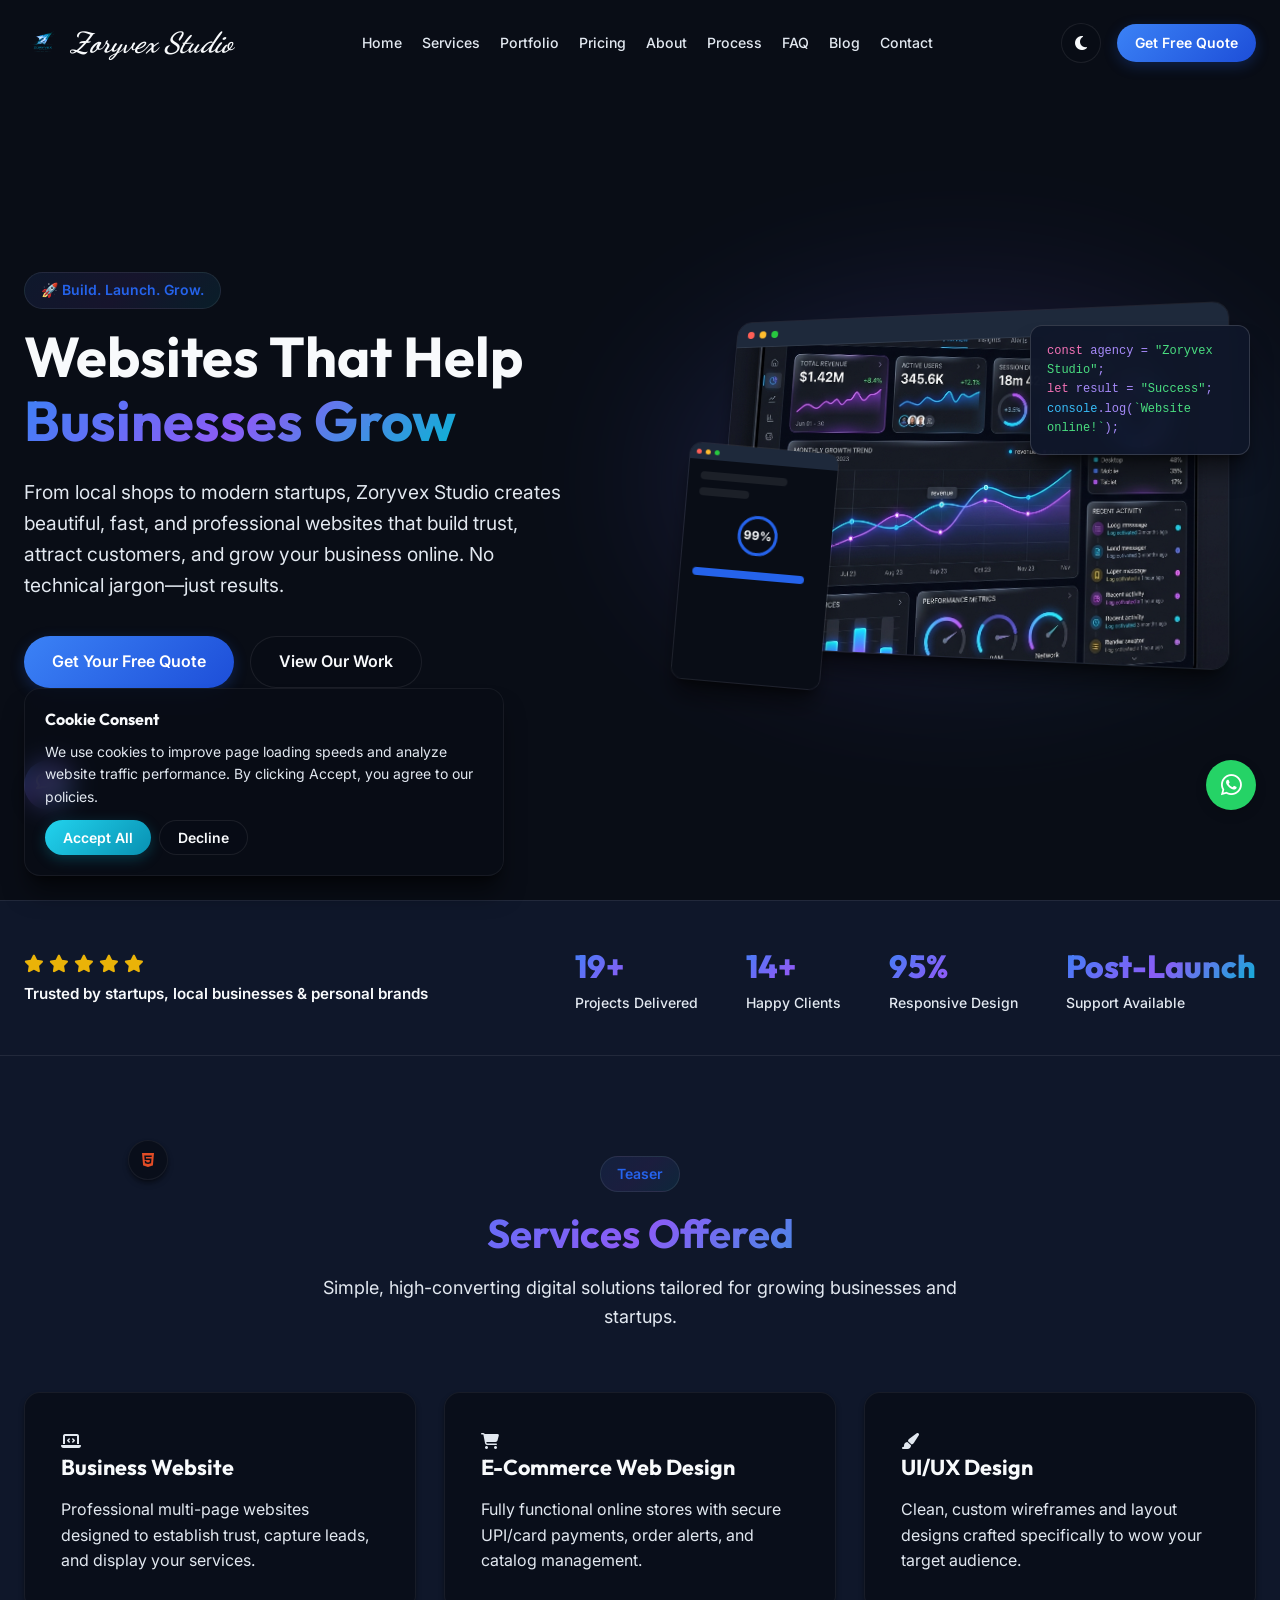
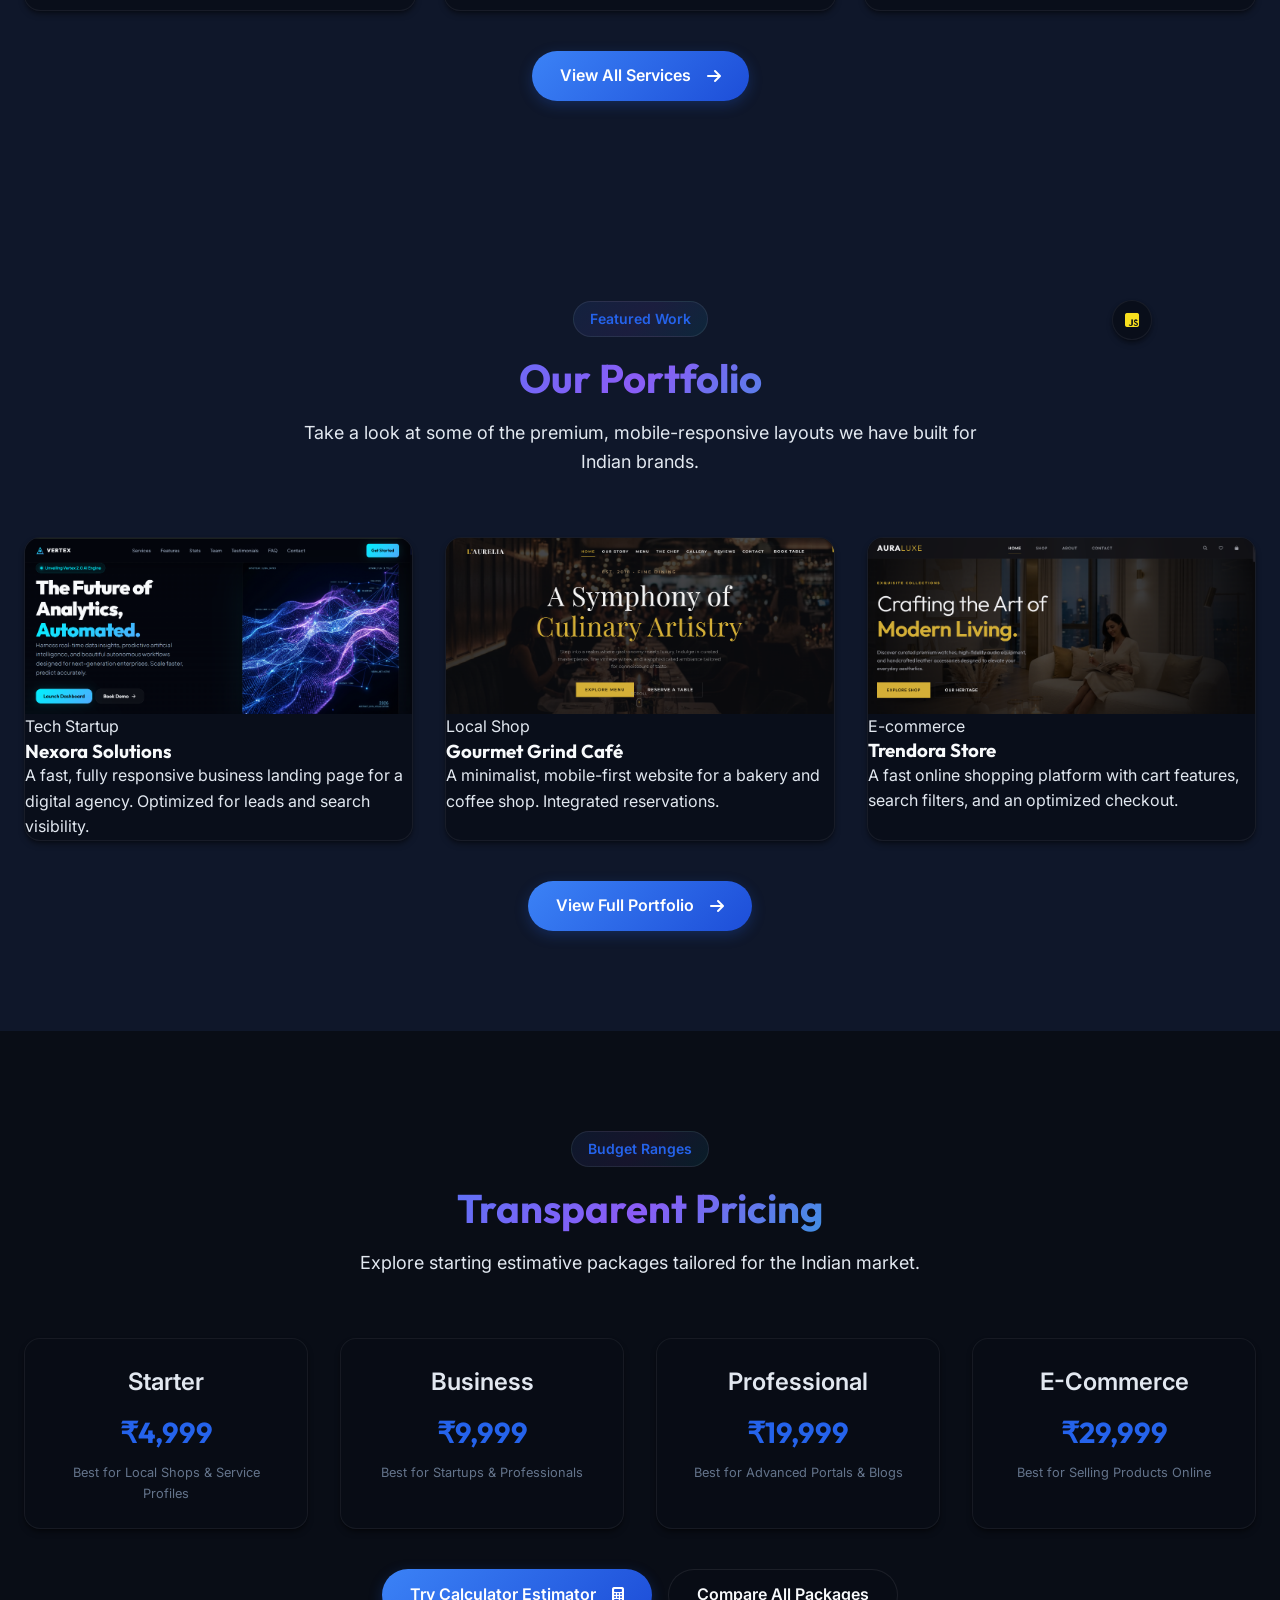
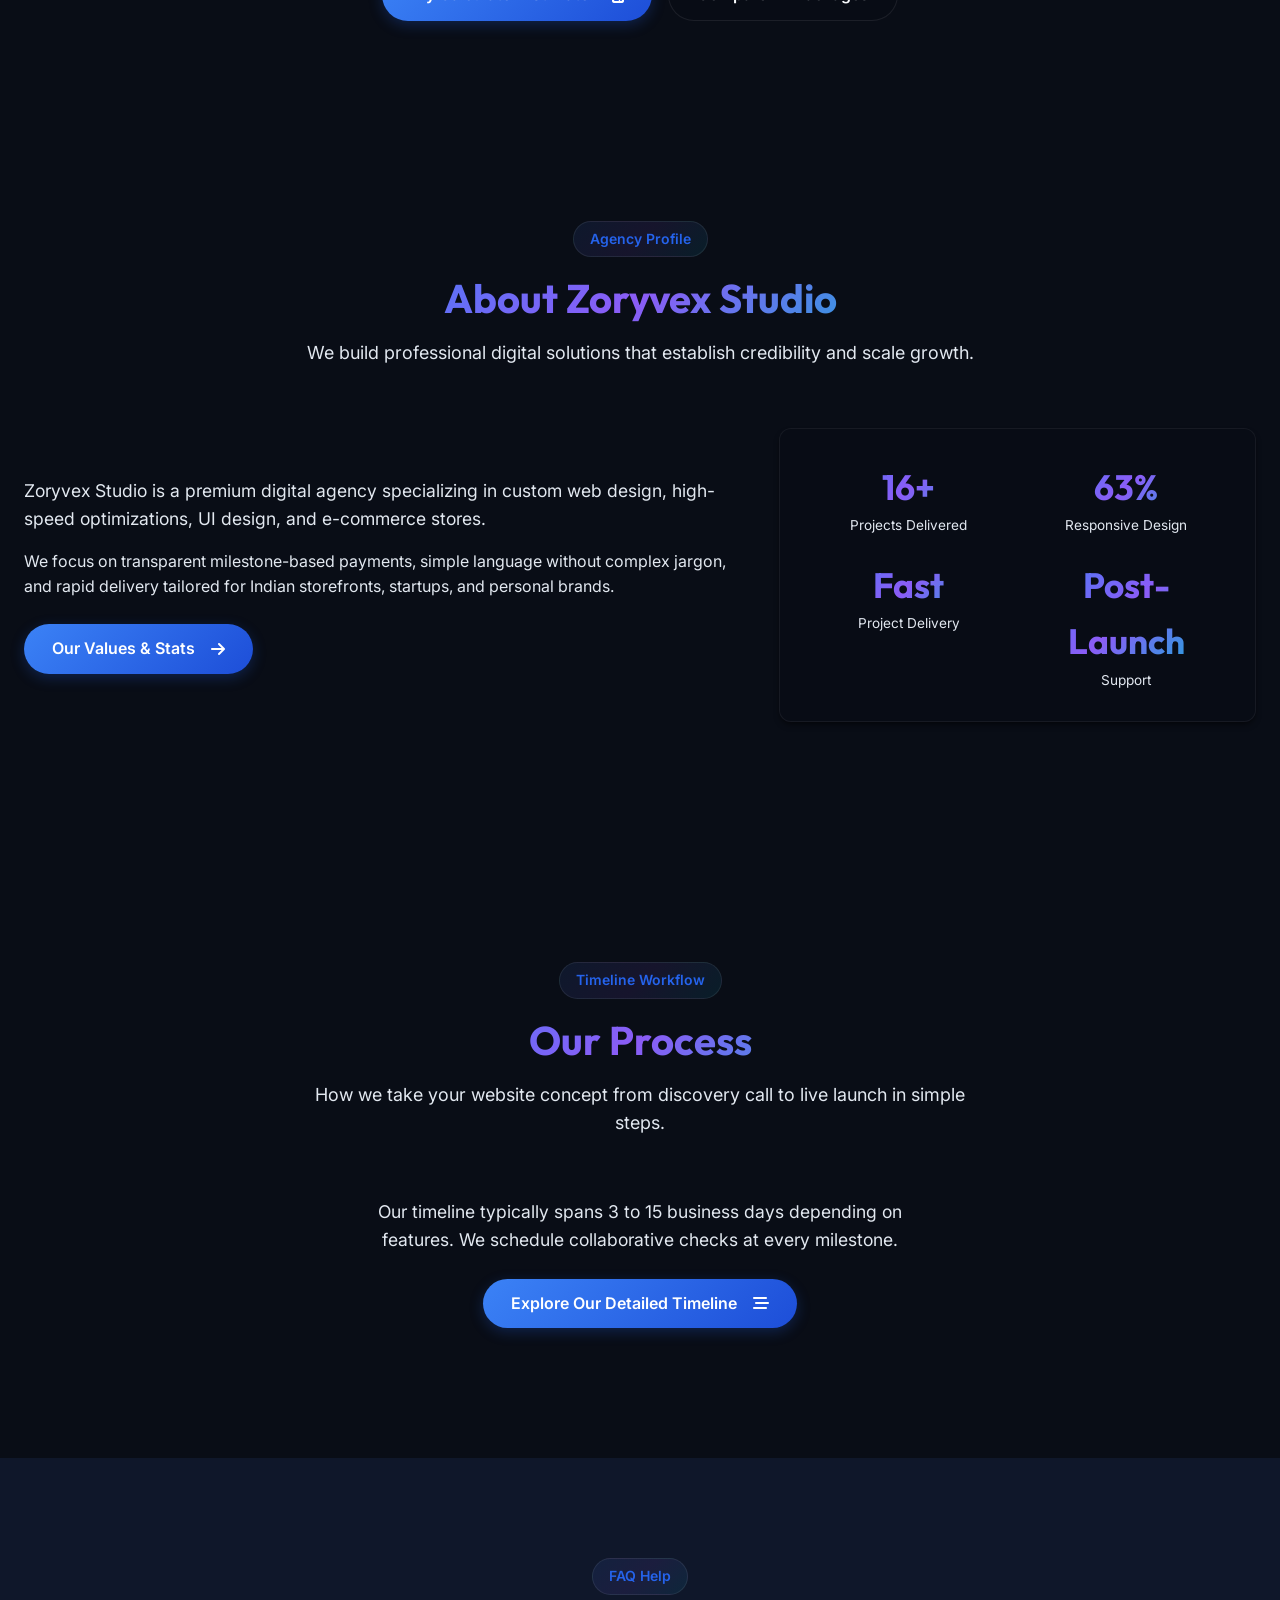
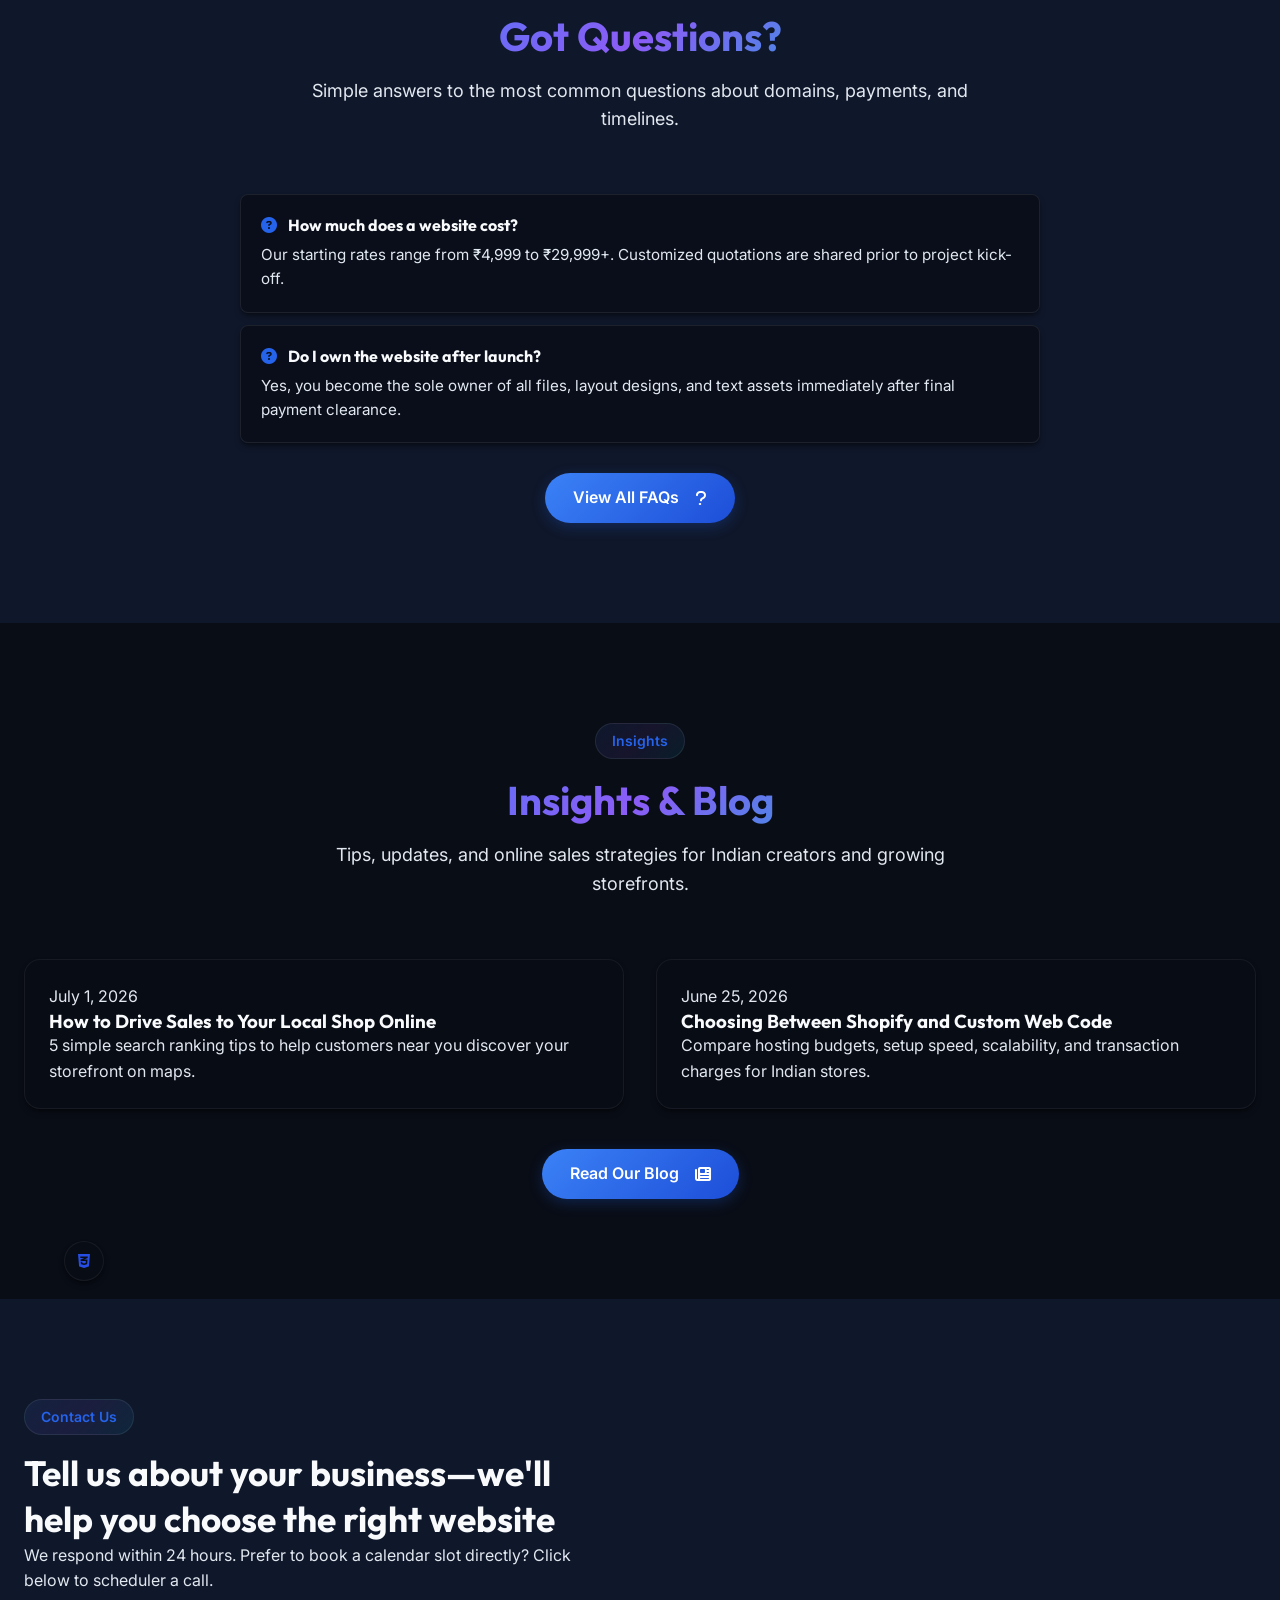
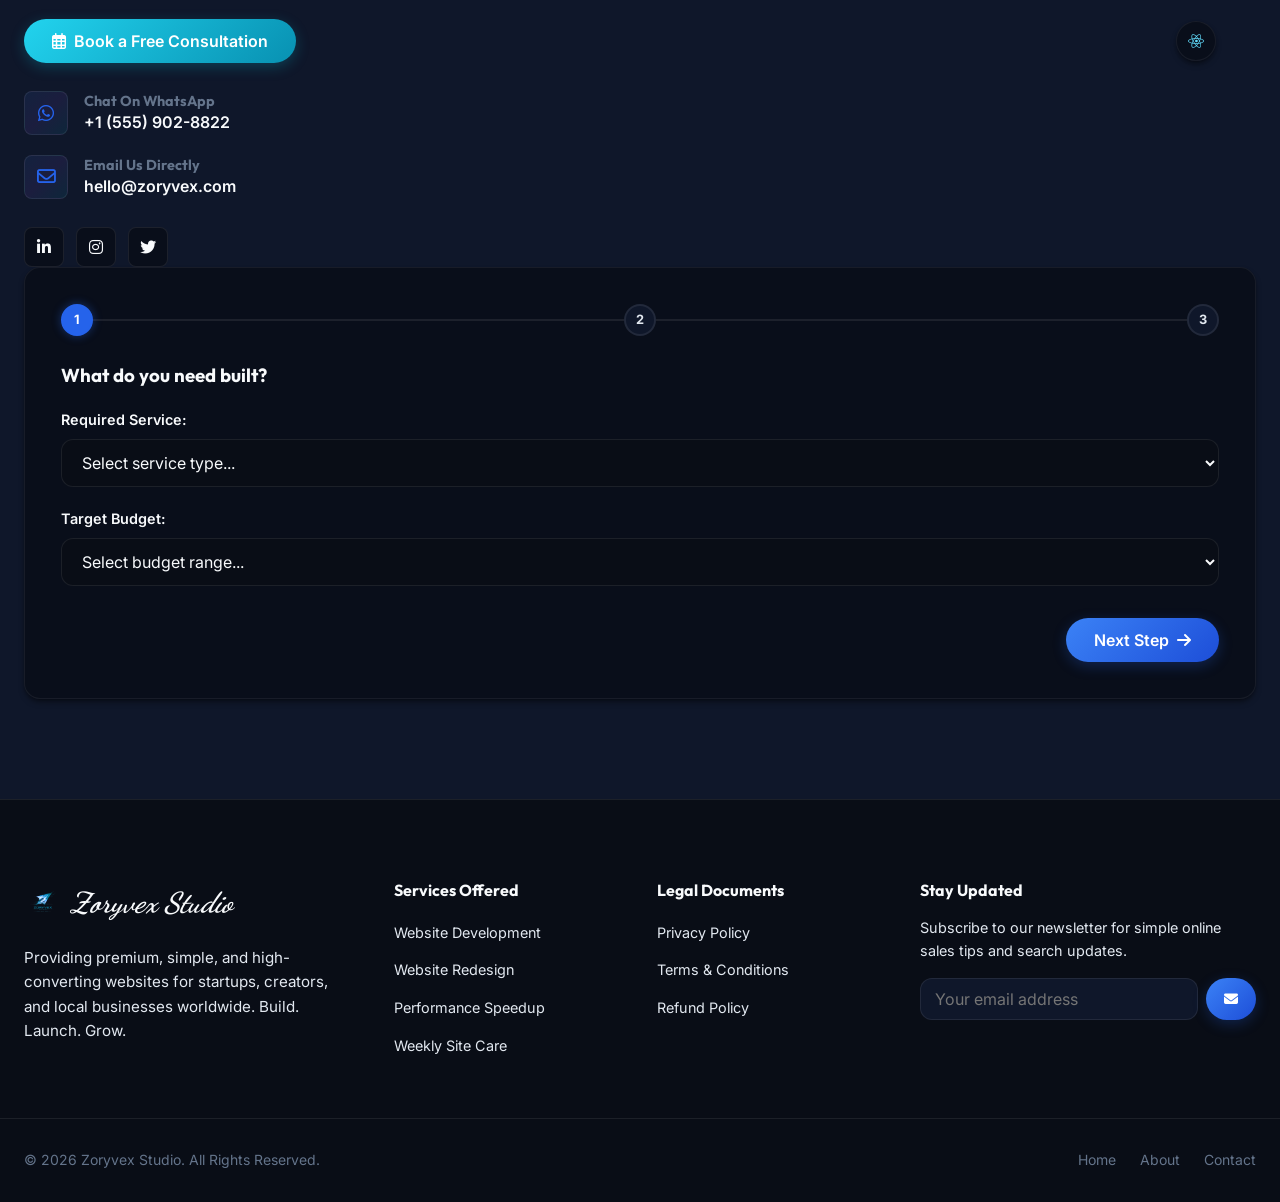
==== index.html @ d291fe62 "Hide community link from main header navbar while preserving it in the footer list on all pages" ====
<!DOCTYPE html>
<html lang="en">
<head>
  <meta charset="UTF-8">
  <meta name="viewport" content="width=device-width, initial-scale=1.0">
  <title>Zoryvex Studio | Beautiful, Fast & Professional Websites That Help Businesses Grow</title>
  
  <!-- SEO Metadata -->
  <meta name="description" content="From local shops to modern startups, Zoryvex Studio creates premium, fast, and easy-to-understand websites that build trust, attract customers, and grow your business online. Get your free quote today!">
  <meta name="keywords" content="digital agency, website builder, startup website, local business website, e-commerce storefront, personal branding, professional website design">
  <meta name="author" content="Zoryvex Studio">
  
  <!-- Open Graph / Facebook -->
  <meta property="og:type" content="website">
  <meta property="og:title" content="Zoryvex Studio | Professional Websites That Grow Your Business">
  <meta property="og:description" content="Simple, beautiful, and transparent web design for startups, creators, and local businesses. No complex tech talk—just results.">
  <meta property="og:image" content="images/hero-dashboard.png">
  
  <!-- Twitter -->
  <meta property="twitter:card" content="summary_large_image">
  <meta property="twitter:title" content="Zoryvex Studio | Professional Websites That Grow Your Business">
  <meta property="twitter:description" content="Simple, beautiful, and transparent web design for startups, creators, and local businesses. No complex tech talk—just results.">
  <meta property="twitter:image" content="images/hero-dashboard.png">

  <!-- Icons & Fonts -->
  <link rel="stylesheet" href="https://cdnjs.cloudflare.com/ajax/libs/font-awesome/6.4.0/css/all.min.css">
  <link rel="stylesheet" href="css/style.css">
</head>
<body class="dark-theme">

  <!-- ==========================================
       PAGE LOADER
       ========================================== -->
  <div id="page-loader">
    <div class="loader-spinner"></div>
  </div>

  <!-- ==========================================
       HEADER & NAVIGATION
       ========================================== -->
  <header>
    <div class="container nav-container">
      <a href="index.html" class="logo">
        <img src="images/logo.png" alt="Zoryvex Studio Logo" class="logo-icon-img">
        Zoryvex Studio
      </a>
      
      <nav>
        <ul class="nav-links">
          <li><a href="index.html">Home</a></li>
          <li><a href="services.html">Services</a></li>
          <li><a href="portfolio.html">Portfolio</a></li>
          <li><a href="pricing.html">Pricing</a></li>
          <li><a href="about.html">About</a></li>
          <li><a href="process.html">Process</a></li>
          <li><a href="faq.html">FAQ</a></li>
          <li><a href="blog.html">Blog</a></li>
          <li><a href="contact.html">Contact</a></li>
          <li class="mobile-only-cta"><a href="contact.html" class="btn btn-primary">Get Free Quote</a></li>
        </ul>
      </nav>

      <div class="header-right">
        

        <!-- Light/Dark Toggle -->
        <button id="theme-toggle" class="theme-toggle-btn" aria-label="Toggle Theme">
          <i class="fas fa-sun sun-icon"></i>
          <i class="fas fa-moon moon-icon"></i>
        </button>

        <!-- CTA Header Button -->
        <a href="contact.html" class="btn btn-primary btn-sm">Get Free Quote</a>
      </div>

      <!-- Mobile Menu Toggle Button -->
      <button id="mobile-menu-toggle" class="mobile-toggle" aria-label="Toggle Navigation Menu">
        <span class="mobile-toggle-line"></span>
        <span class="mobile-toggle-line"></span>
        <span class="mobile-toggle-line"></span>
      </button>
    </div>
  </header>

  <main>
      <main>
    
    <!-- ==========================================
         HERO SECTION
         ========================================== -->
    <section id="home" class="hero">
      <!-- Floating decorative background icons -->
      <div class="floating-icon icon-html"><i class="fab fa-html5" style="color: #e34c26;"></i></div>
      <div class="floating-icon icon-css"><i class="fab fa-css3-alt" style="color: #264de4;"></i></div>
      <div class="floating-icon icon-js"><i class="fab fa-js-square" style="color: #f7df1e;"></i></div>
      <div class="floating-icon icon-react"><i class="fab fa-react" style="color: #61dbfb;"></i></div>

      <div class="container hero-grid">
        <div class="hero-content">
          <div class="badge">🚀 Build. Launch. Grow.</div>
          <h1>Websites That Help <span>Businesses Grow</span></h1>
          <p>From local shops to modern startups, Zoryvex Studio creates beautiful, fast, and professional websites that build trust, attract customers, and grow your business online. No technical jargon—just results.</p>
          <div class="hero-btns">
            <a href="contact.html" class="btn btn-primary">Get Your Free Quote</a>
            <a href="portfolio.html" class="btn btn-secondary">View Our Work</a>
          </div>
        </div>

        <div class="hero-visual">
          <div class="hero-glow"></div>
          <div class="mockup-wrapper">
            <!-- Main Desktop Mockup -->
            <div class="mockup-main">
              <div class="mockup-window-header">
                <span class="mockup-dot"></span>
                <span class="mockup-dot"></span>
                <span class="mockup-dot"></span>
              </div>
              <div class="mockup-content">
                <img src="images/hero-dashboard.png" alt="Sleek Analytics Business Dashboard Mockup">
              </div>
            </div>

            <!-- Floating Mobile Mockup Preview -->
            <div class="floating-preview">
              <div class="floating-preview-header">
                <span class="mockup-dot"></span>
                <span class="mockup-dot"></span>
                <span class="mockup-dot"></span>
              </div>
              <div class="floating-preview-content">
                <div class="preview-bar p-70"></div>
                <div class="preview-bar p-40"></div>
                <div class="preview-circle">99%</div>
                <div class="preview-bar p-90"></div>
              </div>
            </div>

            <!-- Floating Interactive Code Block -->
            <div class="floating-code">
              <span class="keyword">const</span> agency = <span class="string">"Zoryvex Studio"</span>;<br>
              <span class="keyword">let</span> result = <span class="string">"Success"</span>;<br>
              <span>console</span>.log(<span class="string">`Website online!`</span>);
            </div>
          </div>
        </div>
      </div>
    </section>

    <!-- ==========================================
         TRUST / SOCIAL PROOF SECTION
         ========================================== -->
    <section class="trust">
      <div class="container trust-content">
        <div class="trust-title">
          <div class="stars">
            <i class="fas fa-star"></i>
            <i class="fas fa-star"></i>
            <i class="fas fa-star"></i>
            <i class="fas fa-star"></i>
            <i class="fas fa-star"></i>
          </div>
          <p>Trusted by startups, local businesses & personal brands</p>
        </div>
        <div class="trust-stats">
          <div class="stat-item">
            <span class="stat-num" data-target="20" data-suffix="+">0+</span>
            <span class="stat-lbl">Projects Delivered</span>
          </div>
          <div class="stat-item">
            <span class="stat-num" data-target="15" data-suffix="+">0+</span>
            <span class="stat-lbl">Happy Clients</span>
          </div>
          <div class="stat-item">
            <span class="stat-num" data-target="100" data-suffix="%">0%</span>
            <span class="stat-lbl">Responsive Design</span>
          </div>
          <div class="stat-item">
            <span class="stat-num" data-target="Post-Launch" data-suffix="">Post-Launch</span>
            <span class="stat-lbl">Support Available</span>
          </div>
        </div>
      </div>
    </section>

    <!-- ==========================================
         WHO WE HELP SECTION
         ========================================== -->
    
    <!-- ==========================================
         SERVICES TEASER SECTION
         ========================================== -->
    <section id="services" class="services section">
      <div class="container">
        <div class="section-header">
          <span class="badge">Teaser</span>
          <h2>Services Offered</h2>
          <p>Simple, high-converting digital solutions tailored for growing businesses and startups.</p>
        </div>
        <div class="services-grid" style="margin-bottom: 40px;">
          <div class="service-card glass-card">
            <div class="service-icon"><i class="fas fa-laptop-code"></i></div>
            <h3>Business Website</h3>
            <p>Professional multi-page websites designed to establish trust, capture leads, and display your services.</p>
          </div>
          <div class="service-card glass-card">
            <div class="service-icon"><i class="fas fa-shopping-cart"></i></div>
            <h3>E-Commerce Web Design</h3>
            <p>Fully functional online stores with secure UPI/card payments, order alerts, and catalog management.</p>
          </div>
          <div class="service-card glass-card">
            <div class="service-icon"><i class="fas fa-paint-brush"></i></div>
            <h3>UI/UX Design</h3>
            <p>Clean, custom wireframes and layout designs crafted specifically to wow your target audience.</p>
          </div>
        </div>
        <div style="text-align: center;">
          <a href="services.html" class="btn btn-primary">View All Services <i class="fas fa-arrow-right" style="margin-left: 8px;"></i></a>
        </div>
      </div>
    </section>

    <!-- ==========================================
         PORTFOLIO TEASER SECTION
         ========================================== -->
    <section id="portfolio" class="portfolio section">
      <div class="container">
        <div class="section-header">
          <span class="badge">Featured Work</span>
          <h2>Our Portfolio</h2>
          <p>Take a look at some of the premium, mobile-responsive layouts we have built for Indian brands.</p>
        </div>
        <div class="portfolio-grid" style="margin-bottom: 40px;">
          <div class="portfolio-card glass-card">
            <div class="portfolio-img-wrapper">
              <img src="images/project-nexora.png" alt="Nexora Solutions Website Layout Preview">
            </div>
            <div class="portfolio-info">
              <span class="portfolio-tag">Tech Startup</span>
              <h3>Nexora Solutions</h3>
              <p>A fast, fully responsive business landing page for a digital agency. Optimized for leads and search visibility.</p>
            </div>
          </div>
          <div class="portfolio-card glass-card">
            <div class="portfolio-img-wrapper">
              <img src="images/project-local.png" alt="Gourmet Grind Cafe Website Layout Preview">
            </div>
            <div class="portfolio-info">
              <span class="portfolio-tag">Local Shop</span>
              <h3>Gourmet Grind Café</h3>
              <p>A minimalist, mobile-first website for a bakery and coffee shop. Integrated reservations.</p>
            </div>
          </div>
          <div class="portfolio-card glass-card">
            <div class="portfolio-img-wrapper">
              <img src="images/project-ecommerce.png" alt="Trendora Store Layout Preview">
            </div>
            <div class="portfolio-info">
              <span class="portfolio-tag">E-commerce</span>
              <h3>Trendora Store</h3>
              <p>A fast online shopping platform with cart features, search filters, and an optimized checkout.</p>
            </div>
          </div>
        </div>
        <div style="text-align: center;">
          <a href="portfolio.html" class="btn btn-primary">View Full Portfolio <i class="fas fa-arrow-right" style="margin-left: 8px;"></i></a>
        </div>
      </div>
    </section>

    <!-- ==========================================
         PRICING TEASER SECTION
         ========================================== -->
    <section id="pricing" class="pricing section">
      <div class="container">
        <div class="section-header">
          <span class="badge">Budget Ranges</span>
          <h2>Transparent Pricing</h2>
          <p>Explore starting estimative packages tailored for the Indian market.</p>
        </div>
        <div class="pricing-grid" style="margin-bottom: 40px;">
          <div class="glass-card pricing-card" style="padding: 24px; text-align: center;">
            <div class="price-tier" style="font-weight: 600; margin-bottom: 8px;">Starter</div>
            <div class="price-value" style="font-size: 1.8rem; font-weight: 700; color: var(--primary); margin-bottom: 8px;">₹4,999</div>
            <p style="font-size: 0.8rem; color: var(--text-tertiary);">Best for Local Shops & Service Profiles</p>
          </div>
          <div class="glass-card pricing-card" style="padding: 24px; text-align: center;">
            <div class="price-tier" style="font-weight: 600; margin-bottom: 8px;">Business</div>
            <div class="price-value" style="font-size: 1.8rem; font-weight: 700; color: var(--primary); margin-bottom: 8px;">₹9,999</div>
            <p style="font-size: 0.8rem; color: var(--text-tertiary);">Best for Startups & Professionals</p>
          </div>
          <div class="glass-card pricing-card" style="padding: 24px; text-align: center;">
            <div class="price-tier" style="font-weight: 600; margin-bottom: 8px;">Professional</div>
            <div class="price-value" style="font-size: 1.8rem; font-weight: 700; color: var(--primary); margin-bottom: 8px;">₹19,999</div>
            <p style="font-size: 0.8rem; color: var(--text-tertiary);">Best for Advanced Portals & Blogs</p>
          </div>
          <div class="glass-card pricing-card" style="padding: 24px; text-align: center;">
            <div class="price-tier" style="font-weight: 600; margin-bottom: 8px;">E-Commerce</div>
            <div class="price-value" style="font-size: 1.8rem; font-weight: 700; color: var(--primary); margin-bottom: 8px;">₹29,999</div>
            <p style="font-size: 0.8rem; color: var(--text-tertiary);">Best for Selling Products Online</p>
          </div>
        </div>
        <div style="text-align: center; display: flex; gap: 16px; justify-content: center; flex-wrap: wrap;">
          <a href="pricing.html" class="btn btn-primary">Try Calculator Estimator <i class="fas fa-calculator" style="margin-left: 8px;"></i></a>
          <a href="pricing.html" class="btn btn-secondary">Compare All Packages</a>
        </div>
      </div>
    </section>

    <!-- ==========================================
         ABOUT TEASER SECTION
         ========================================== -->
    <section id="about" class="about section">
      <div class="container">
        <div class="section-header">
          <span class="badge">Agency Profile</span>
          <h2>About Zoryvex Studio</h2>
          <p>We build professional digital solutions that establish credibility and scale growth.</p>
        </div>
        <div class="about-grid" style="margin-bottom: 40px;">
          <div>
            <p style="font-size: 1.1rem; line-height: 1.6; margin-bottom: 16px;">
              Zoryvex Studio is a premium digital agency specializing in custom web design, high-speed optimizations, UI design, and e-commerce stores.
            </p>
            <p style="margin-bottom: 24px;">
              We focus on transparent milestone-based payments, simple language without complex jargon, and rapid delivery tailored for Indian storefronts, startups, and personal brands.
            </p>
            <a href="about.html" class="btn btn-primary">Our Values & Stats <i class="fas fa-arrow-right" style="margin-left: 8px;"></i></a>
          </div>
          <!-- Stats Counter Panel -->
          <div class="stats-panel glass-card" style="padding: 30px; border-radius: var(--radius-md);">
            <div>
              <div class="stat-num" data-target="25" data-suffix="+" style="font-size: 2.2rem; font-weight: 700; color: var(--primary);">0+</div>
              <p style="font-size: 0.85rem; color: var(--text-secondary);">Projects Delivered</p>
            </div>
            <div>
              <div class="stat-num" data-target="100" data-suffix="%" style="font-size: 2.2rem; font-weight: 700; color: var(--primary);">0%</div>
              <p style="font-size: 0.85rem; color: var(--text-secondary);">Responsive Design</p>
            </div>
            <div>
              <div class="stat-num" data-target="Fast" data-suffix="" style="font-size: 2.2rem; font-weight: 700; color: var(--primary);">Fast</div>
              <p style="font-size: 0.85rem; color: var(--text-secondary);">Project Delivery</p>
            </div>
            <div>
              <div class="stat-num" data-target="Post-Launch" data-suffix="" style="font-size: 2.2rem; font-weight: 700; color: var(--primary);">Post-Launch</div>
              <p style="font-size: 0.85rem; color: var(--text-secondary);">Support</p>
            </div>
          </div>
        </div>
      </div>
    </section>

    <!-- ==========================================
         PROCESS TEASER SECTION
         ========================================== -->
    <section id="process" class="process section">
      <div class="container">
        <div class="section-header">
          <span class="badge">Timeline Workflow</span>
          <h2>Our Process</h2>
          <p>How we take your website concept from discovery call to live launch in simple steps.</p>
        </div>
        <div class="process-teaser-txt" style="text-align: center; max-width: 600px; margin: 0 auto 30px auto;">
          <p style="font-size: 1.1rem; line-height: 1.6; margin-bottom: 24px;">
            Our timeline typically spans 3 to 15 business days depending on features. We schedule collaborative checks at every milestone.
          </p>
          <a href="process.html" class="btn btn-primary">Explore Our Detailed Timeline <i class="fas fa-stream" style="margin-left: 8px;"></i></a>
        </div>
      </div>
    </section>

    <!-- ==========================================
         FAQ TEASER SECTION
         ========================================== -->
    <section id="faq" class="faq section">
      <div class="container">
        <div class="section-header">
          <span class="badge">FAQ Help</span>
          <h2>Got Questions?</h2>
          <p>Simple answers to the most common questions about domains, payments, and timelines.</p>
        </div>
        <div class="faq-teaser-list" style="max-width: 800px; margin: 0 auto 30px auto;">
          <div class="glass-card faq-item" style="padding: 20px; border-radius: var(--radius-sm); margin-bottom: 12px;">
            <h4 style="color: var(--text-primary);"><i class="fas fa-question-circle" style="color: var(--primary); margin-right: 8px;"></i> How much does a website cost?</h4>
            <p style="margin-top: 8px; font-size: 0.95rem;">Our starting rates range from ₹4,999 to ₹29,999+. Customized quotations are shared prior to project kick-off.</p>
          </div>
          <div class="glass-card faq-item" style="padding: 20px; border-radius: var(--radius-sm); margin-bottom: 12px;">
            <h4 style="color: var(--text-primary);"><i class="fas fa-question-circle" style="color: var(--primary); margin-right: 8px;"></i> Do I own the website after launch?</h4>
            <p style="margin-top: 8px; font-size: 0.95rem;">Yes, you become the sole owner of all files, layout designs, and text assets immediately after final payment clearance.</p>
          </div>
        </div>
        <div style="text-align: center;">
          <a href="faq.html" class="btn btn-primary">View All FAQs <i class="fas fa-question" style="margin-left: 8px;"></i></a>
        </div>
      </div>
    </section>

    <!-- ==========================================
         BLOG TEASER SECTION
         ========================================== -->
    <section id="blog" class="blog section">
      <div class="container">
        <div class="section-header">
          <span class="badge">Insights</span>
          <h2>Insights & Blog</h2>
          <p>Tips, updates, and online sales strategies for Indian creators and growing storefronts.</p>
        </div>
        <div class="blog-grid" style="margin-bottom: 40px;">
          <div class="blog-card glass-card">
            <div class="blog-info" style="padding: 24px;">
              <span class="blog-date">July 1, 2026</span>
              <h3>How to Drive Sales to Your Local Shop Online</h3>
              <p>5 simple search ranking tips to help customers near you discover your storefront on maps.</p>
            </div>
          </div>
          <div class="blog-card glass-card">
            <div class="blog-info" style="padding: 24px;">
              <span class="blog-date">June 25, 2026</span>
              <h3>Choosing Between Shopify and Custom Web Code</h3>
              <p>Compare hosting budgets, setup speed, scalability, and transaction charges for Indian stores.</p>
            </div>
          </div>
        </div>
        <div style="text-align: center;">
          <a href="blog.html" class="btn btn-primary">Read Our Blog <i class="fas fa-newspaper" style="margin-left: 8px;"></i></a>
        </div>
      </div>
    </section>

        <section id="contact" class="contact section">
      <div class="container">
        
        <div class="contact-grid">
          
          <!-- Contact Info -->
          <div class="contact-info">
            <div>
              <span class="badge">Contact Us</span>
              <h3>Tell us about your business—we'll help you choose the right website</h3>
              <p>We respond within 24 hours. Prefer to book a calendar slot directly? Click below to scheduler a call.</p>
              <br>
              <button class="btn btn-accent open-booking-trigger"><i class="far fa-calendar-alt"></i> Book a Free Consultation</button>
            </div>

            <div class="contact-details">
              <div class="contact-item-box">
                <div class="contact-item-icon"><i class="fab fa-whatsapp"></i></div>
                <div class="contact-item-txt">
                  <h4>Chat On WhatsApp</h4>
                  <p>+1 (555) 902-8822</p>
                </div>
              </div>

              <div class="contact-item-box">
                <div class="contact-item-icon"><i class="far fa-envelope"></i></div>
                <div class="contact-item-txt">
                  <h4>Email Us Directly</h4>
                  <p>hello@zoryvex.com</p>
                </div>
              </div>
            </div>

            <!-- Social Links -->
            <div class="social-links">
              <a href="#" class="social-icon-btn" aria-label="LinkedIn Profile"><i class="fab fa-linkedin-in"></i></a>
              <a href="#" class="social-icon-btn" aria-label="Instagram Profile"><i class="fab fa-instagram"></i></a>
              <a href="#" class="social-icon-btn" aria-label="Twitter Profile"><i class="fab fa-twitter"></i></a>
            </div>

            </div>
          </div>

          <!-- Interactive Quote Wizard Card -->
          <div class="glass-card contact-form-wizard">
            <form id="quote-wizard-form" novalidate>
              
              <!-- Progress Indicator -->
              <div class="wizard-steps-indicator">
                <div class="wizard-indicator-fill"></div>
                <div class="wizard-ind-node active" data-step="1">1</div>
                <div class="wizard-ind-node" data-step="2">2</div>
                <div class="wizard-ind-node" data-step="3">3</div>
              </div>

              <!-- Step 1: Goals -->
              <div class="wizard-step-pane active" data-step="1">
                <h3 style="margin-bottom: 20px;">What do you need built?</h3>
                
                <div class="wizard-form-group">
                  <label for="quote-service">Required Service:</label>
                  <select name="quote-service" id="quote-service" required>
                    <option value="" disabled selected>Select service type...</option>
                    <option value="development">Website Development</option>
                    <option value="design">Website UI Design</option>
                    <option value="care">Website Maintenance & Speed Care</option>
                    <option value="domain">Hosting & Custom Emails</option>
                  </select>
                </div>

                <div class="wizard-form-group">
                  <label for="quote-budget">Target Budget:</label>
                  <select name="quote-budget" id="quote-budget" required>
                    <option value="" disabled selected>Select budget range...</option>
                    <option value="under-500">Under $500 (Starter)</option>
                    <option value="500-1500">$500 - $1,500 (Business)</option>
                    <option value="1500-3000">$1,500 - $3,000 (Professional)</option>
                    <option value="custom">Enterprise Quote (Custom)</option>
                  </select>
                </div>

                <div class="wizard-actions">
                  <div></div>
                  <button type="button" class="btn btn-primary wizard-next">Next Step <i class="fas fa-arrow-right"></i></button>
                </div>
              </div>

              <!-- Step 2: Business Details -->
              <div class="wizard-step-pane" data-step="2">
                <h3 style="margin-bottom: 20px;">Tell us about your brand</h3>

                <div class="wizard-form-group">
                  <label for="quote-business">Business Name:</label>
                  <input type="text" name="quote-business" id="quote-business" placeholder="e.g. Bloom Coffee Shop" required>
                </div>

                <div class="wizard-form-group">
                  <label for="quote-details">Project Goals & Details:</label>
                  <textarea name="quote-details" id="quote-details" rows="4" placeholder="Tell us about your customers and what you want the website to accomplish..." required></textarea>
                </div>

                <div class="wizard-actions">
                  <button type="button" class="btn btn-secondary wizard-prev"><i class="fas fa-arrow-left"></i> Back</button>
                  <button type="button" class="btn btn-primary wizard-next">Next Step <i class="fas fa-arrow-right"></i></button>
                </div>
              </div>

              <!-- Step 3: Contact Details -->
              <div class="wizard-step-pane" data-step="3">
                <h3 style="margin-bottom: 20px;">Where should we send the quote?</h3>

                <div class="wizard-form-group">
                  <label for="quote-name">Your Full Name:</label>
                  <input type="text" name="quote-name" id="quote-name" placeholder="Emma Watson" required>
                </div>

                <div class="wizard-form-group">
                  <label for="quote-email">Email Address:</label>
                  <input type="email" name="quote-email" id="quote-email" placeholder="emma@example.com" required>
                </div>

                <div class="wizard-form-group">
                  <label for="quote-phone">Phone Number:</label>
                  <input type="tel" name="quote-phone" id="quote-phone" placeholder="+1 (555) 902-8822" required>
                </div>

                <div class="wizard-actions">
                  <button type="button" class="btn btn-secondary wizard-prev"><i class="fas fa-arrow-left"></i> Back</button>
                  <button type="submit" class="btn btn-accent">Request Free Quote <i class="fas fa-paper-plane"></i></button>
                </div>
              </div>

            </form>
          </div>

        </div>
      </div>
    </section>

        <div id="booking-modal" class="modal" aria-hidden="true" role="dialog">
      <div class="modal-content" style="max-width: 520px;">
        <div class="modal-header">
          <h3>Schedule Consultation</h3>
          <span id="close-booking-modal" class="close-modal">&times;</span>
        </div>
        <div class="modal-body">
          <div class="calendar-widget">
            <div class="calendar-header">
              <h4 id="cal-month-title">Month Year</h4>
            </div>
            
            <!-- Calendar Days Header -->
            <div class="calendar-grid">
              <div class="calendar-day-header">Su</div>
              <div class="calendar-day-header">Mo</div>
              <div class="calendar-day-header">Tu</div>
              <div class="calendar-day-header">We</div>
              <div class="calendar-day-header">Th</div>
              <div class="calendar-day-header">Fr</div>
              <div class="calendar-day-header">Sa</div>
            </div>

            <!-- Injected Calendar Days -->
            <div id="cal-days-grid" class="calendar-grid"></div>
            
            <!-- Injected Time slots -->
            <h4 style="margin-top: 16px;">Available Times (EST):</h4>
            <div id="time-slots-container" class="time-slots">
              <p style="font-size: 0.85rem; color: var(--text-tertiary);">Select a date above to display available slots.</p>
            </div>

            <button id="confirm-booking-btn" class="btn btn-accent" style="width: 100%; margin-top: 24px;">Confirm Call Slot</button>
          </div>
        </div>
      </div>
    </div>

  </main>

  <!-- ==========================================
       FOOTER
       ========================================== -->
  <footer>
    <div class="container footer-grid">
      <div class="footer-brand">
        <a href="index.html" class="logo">
          <img src="images/logo.png" alt="Zoryvex Studio Logo" class="logo-icon-img">
          Zoryvex Studio
        </a>
        <p>Providing premium, simple, and high-converting websites for startups, creators, and local businesses worldwide. Build. Launch. Grow.</p>
      </div>

      <div class="footer-links-col">
        <h4>Services Offered</h4>
        <ul>
          <li><a href="services.html">Website Development</a></li>
          <li><a href="services.html">Website Redesign</a></li>
          <li><a href="services.html">Performance Speedup</a></li>
          <li><a href="services.html">Weekly Site Care</a></li>
        </ul>
      </div>

      <div class="footer-links-col">
        <h4>Legal Documents</h4>
        <ul>
          <li><a href="privacy.html">Privacy Policy</a></li>
          <li><a href="terms.html">Terms & Conditions</a></li>
          <li><a href="refund.html">Refund Policy</a></li>
        </ul>
      </div>

      <div class="footer-newsletter">
        <h4>Stay Updated</h4>
        <p>Subscribe to our newsletter for simple online sales tips and search updates.</p>
        <form class="newsletter-form" onsubmit="event.preventDefault(); alert('Subscribed successfully!'); this.reset();">
          <input type="email" placeholder="Your email address" required aria-label="Newsletter email input">
          <button type="submit" class="btn btn-primary btn-sm"><i class="fas fa-envelope"></i></button>
        </form>
      </div>
    </div>

    <div class="container footer-bottom">
      <p>© 2026 Zoryvex Studio. All Rights Reserved.</p>
      <div class="footer-bottom-links">
        <a href="index.html">Home</a>
        <a href="about.html">About</a>
        <a href="contact.html">Contact</a>
      </div>
    </div>
  </footer>

  

  <!-- ==========================================
       FLOATING WHATSAPP BUTTON
       ========================================== -->
  <a href="https://wa.me/15559028822" class="floating-whatsapp" target="_blank" aria-label="Chat on WhatsApp">
    <i class="fab fa-whatsapp"></i>
  </a>

  <!-- ==========================================
       BACK TO TOP BUTTON
       ========================================== -->
  <button id="back-to-top" aria-label="Back To Top">
    <i class="fas fa-chevron-up"></i>
  </button>

  <!-- ==========================================
       LIVE CHAT WIDGET
       ========================================== -->
  <div class="live-chat-widget">
    <button id="chat-toggle" class="chat-toggle-btn" aria-label="Open Help Chat">
      <i class="far fa-comments"></i>
    </button>
    
    <div id="chat-box" class="chat-box glass-card">
      <div class="chat-header">
        <h4>Zoryvex Studio Helper</h4>
        <span id="close-chat" class="close-chat">&times;</span>
      </div>
      
      <div id="chat-messages" class="chat-messages">
        <div class="chat-msg bot">
          Hey there! 👋 Welcome to Zoryvex Studio. How can we help grow your business online today?
        </div>
      </div>

      <div class="chat-input-area">
        <input type="text" id="chat-input" placeholder="Type a message..." aria-label="Chat input message">
        <button id="chat-send" class="chat-send-btn" aria-label="Send message"><i class="fas fa-paper-plane"></i></button>
      </div>
    </div>
  </div>

  <!-- ==========================================
       COOKIE CONSENT BANNER
       ========================================== -->
  <div id="cookie-banner" class="cookie-banner glass-card">
    <h4>Cookie Consent</h4>
    <p>We use cookies to improve page loading speeds and analyze website traffic performance. By clicking Accept, you agree to our policies.</p>
    <div class="cookie-buttons">
      <button id="accept-cookies" class="btn btn-accent btn-sm">Accept All</button>
      <button id="decline-cookies" class="btn btn-secondary btn-sm">Decline</button>
    </div>
  </div>

  <!-- Core JavaScript -->
  <script src="js/app.js"></script>
</body>
</html>
---- css/style.css ----
@import url('https://fonts.googleapis.com/css2?family=Inter:wght@300;400;500;600;700&family=Outfit:wght@400;500;600;700;800&family=Dancing+Script:wght@700&display=swap');

/* --- DESIGN SYSTEM & CORE VARIABLES --- */
:root {
  /* Fonts */
  --font-heading: 'Outfit', sans-serif;
  --font-body: 'Inter', sans-serif;

  /* Theme Defaults (Light Mode) */
  --bg-primary: #ffffff;
  --bg-secondary: #f8fafc;
  --bg-tertiary: #f1f5f9;
  --text-primary: #0f172a;
  --text-secondary: #475569;
  --text-tertiary: #94a3b8;
  --border-color: rgba(15, 23, 42, 0.08);
  --border-focus: rgba(37, 99, 235, 0.4);
  --glass-bg: rgba(255, 255, 255, 0.7);
  --glass-border: rgba(15, 23, 42, 0.06);
  --shadow-sm: 0 1px 2px 0 rgba(0, 0, 0, 0.05);
  --shadow-md: 0 4px 6px -1px rgba(0, 0, 0, 0.1), 0 2px 4px -2px rgba(0, 0, 0, 0.1);
  --shadow-lg: 0 10px 15px -3px rgba(0, 0, 0, 0.1), 0 4px 6px -4px rgba(0, 0, 0, 0.1);
  --shadow-xl: 0 20px 25px -5px rgba(0, 0, 0, 0.1), 0 8px 10px -6px rgba(0, 0, 0, 0.1);
  --shadow-glow: 0 0 20px rgba(37, 99, 235, 0.15);
  --scrollbar-thumb: #cbd5e1;
  --scrollbar-track: #f1f5f9;

  /* Brand Accents (Consistent) */
  --primary: #2563eb;
  --primary-rgb: 37, 99, 235;
  --primary-hover: #1d4ed8;
  --primary-gradient: linear-gradient(135deg, #3b82f6 0%, #1d4ed8 100%);
  --secondary: #8b5cf6;
  --secondary-rgb: 139, 92, 246;
  --secondary-hover: #7c3aed;
  --secondary-gradient: linear-gradient(135deg, #a78bfa 0%, #6d28d9 100%);
  --accent: #06b6d4;
  --accent-rgb: 6, 182, 212;
  --accent-hover: #0891b2;
  --accent-gradient: linear-gradient(135deg, #22d3ee 0%, #0891b2 100%);
  
  --mixed-gradient: linear-gradient(135deg, #3b82f6 0%, #8b5cf6 50%, #06b6d4 100%);
  --mixed-gradient-glow: linear-gradient(135deg, rgba(59, 130, 246, 0.1) 0%, rgba(139, 92, 246, 0.1) 50%, rgba(6, 182, 212, 0.1) 100%);

  /* Border Radii */
  --radius-sm: 8px;
  --radius-md: 12px;
  --radius-lg: 16px;
  --radius-xl: 24px;
  --radius-full: 9999px;

  /* Transitions */
  --transition-fast: 0.15s ease;
  --transition-normal: 0.3s cubic-bezier(0.4, 0, 0.2, 1);
  --transition-slow: 0.5s cubic-bezier(0.4, 0, 0.2, 1);
}

/* --- DARK THEME OVERRIDES --- */
body.dark-theme {
  --bg-primary: #090d16;
  --bg-secondary: #0f172a;
  --bg-tertiary: #1e293b;
  --text-primary: #f8fafc;
  --text-secondary: #e2e8f0;
  --text-tertiary: #64748b;
  --border-color: rgba(248, 250, 252, 0.08);
  --border-focus: rgba(37, 99, 235, 0.6);
  --glass-bg: rgba(9, 13, 22, 0.75);
  --glass-border: rgba(248, 250, 252, 0.06);
  --shadow-sm: 0 1px 2px 0 rgba(0, 0, 0, 0.5);
  --shadow-md: 0 4px 6px -1px rgba(0, 0, 0, 0.4), 0 2px 4px -2px rgba(0, 0, 0, 0.4);
  --shadow-lg: 0 10px 15px -3px rgba(0, 0, 0, 0.4), 0 4px 6px -4px rgba(0, 0, 0, 0.4);
  --shadow-xl: 0 20px 25px -5px rgba(0, 0, 0, 0.5), 0 8px 10px -6px rgba(0, 0, 0, 0.5);
  --shadow-glow: 0 0 25px rgba(37, 99, 235, 0.25);
  --scrollbar-thumb: #334155;
  --scrollbar-track: #0f172a;
}

/* --- BASE STYLES --- */
* {
  box-sizing: border-box;
  margin: 0;
  padding: 0;
}

html {
  scroll-behavior: smooth;
  overflow-x: hidden;
  width: 100%;
  max-width: 100%;
}

body {
  font-family: var(--font-body);
  background-color: var(--bg-primary);
  color: var(--text-secondary);
  line-height: 1.6;
  -webkit-font-smoothing: antialiased;
  -moz-osx-font-smoothing: grayscale;
  overflow-x: hidden;
  width: 100%;
  max-width: 100%;
  position: relative;
  transition: background-color var(--transition-normal), color var(--transition-normal);
}

h1, h2, h3, h4, h5, h6 {
  font-family: var(--font-heading);
  color: var(--text-primary);
  font-weight: 700;
  line-height: 1.25;
  overflow-wrap: break-word;
  word-break: break-word;
}

a {
  color: inherit;
  text-decoration: none;
  transition: color var(--transition-fast);
}

button, input, select, textarea {
  font-family: inherit;
  font-size: inherit;
}

button {
  cursor: pointer;
  border: none;
  background: none;
}

img {
  max-width: 100%;
  height: auto;
  display: block;
}

/* --- SCROLLBAR --- */
::-webkit-scrollbar {
  width: 10px;
}
::-webkit-scrollbar-track {
  background: var(--scrollbar-track);
}
::-webkit-scrollbar-thumb {
  background: var(--scrollbar-thumb);
  border-radius: var(--radius-full);
}
::-webkit-scrollbar-thumb:hover {
  background: var(--text-tertiary);
}

/* --- REUSABLE UTILITIES & LAYOUTS --- */
.container {
  width: 100%;
  max-width: 1280px;
  margin: 0 auto;
  padding: 0 24px;
}

.section {
  padding: 100px 0;
  position: relative;
}

.section-header {
  text-align: center;
  max-width: 700px;
  margin: 0 auto 60px auto;
}

.section-header h2 {
  font-size: clamp(1.8rem, 4.5vw, 2.5rem);
  margin-bottom: 16px;
  background: var(--mixed-gradient);
  -webkit-background-clip: text;
  -webkit-text-fill-color: transparent;
}

.section-header p {
  font-size: clamp(0.95rem, 1.8vw, 1.125rem);
  color: var(--text-secondary);
}

.badge {
  display: inline-block;
  padding: 6px 16px;
  border-radius: var(--radius-full);
  font-size: 0.875rem;
  font-weight: 600;
  margin-bottom: 16px;
  background: var(--mixed-gradient-glow);
  border: 1px solid var(--border-color);
  color: var(--primary);
}

/* Buttons */
.btn {
  display: inline-flex;
  align-items: center;
  justify-content: center;
  padding: 12px 28px;
  border-radius: var(--radius-full);
  font-weight: 600;
  font-size: 1rem;
  transition: all var(--transition-normal);
  gap: 8px;
}

.btn-primary {
  background: var(--primary-gradient);
  color: #ffffff;
  box-shadow: 0 4px 14px rgba(37, 99, 235, 0.25);
}
.btn-primary:hover {
  transform: translateY(-2px);
  box-shadow: 0 6px 20px rgba(37, 99, 235, 0.35);
  background: linear-gradient(135deg, #2563eb 0%, #1d4ed8 100%);
}

.btn-secondary {
  background: var(--glass-bg);
  border: 1px solid var(--border-color);
  color: var(--text-primary);
}
.btn-secondary:hover {
  background: var(--bg-tertiary);
  transform: translateY(-2px);
}

.btn-accent {
  background: var(--accent-gradient);
  color: #ffffff;
  box-shadow: 0 4px 14px rgba(6, 182, 212, 0.25);
}
.btn-accent:hover {
  transform: translateY(-2px);
  box-shadow: 0 6px 20px rgba(6, 182, 212, 0.35);
}

.btn-sm {
  padding: 8px 18px;
  font-size: 0.875rem;
}

/* Glassmorphism Card base */
.glass-card {
  background: var(--glass-bg);
  border: 1px solid var(--glass-border);
  backdrop-filter: blur(12px);
  -webkit-backdrop-filter: blur(12px);
  border-radius: var(--radius-lg);
  box-shadow: var(--shadow-md);
  transition: all var(--transition-normal);
}
.glass-card:hover {
  transform: translateY(-4px);
  box-shadow: var(--shadow-lg);
  border-color: var(--border-color);
}

/* --- PAGE LOADER --- */
#page-loader {
  position: fixed;
  top: 0;
  left: 0;
  width: 100%;
  height: 100%;
  background: var(--bg-primary);
  z-index: 9999;
  display: flex;
  justify-content: center;
  align-items: center;
  transition: opacity var(--transition-slow) ease;
}
.loader-spinner {
  width: 50px;
  height: 50px;
  border: 4px solid var(--border-color);
  border-top-color: var(--primary);
  border-radius: 50%;
  animation: spin 1s infinite linear;
}
@keyframes spin {
  0% { transform: rotate(0deg); }
  100% { transform: rotate(360deg); }
}

/* --- COOKIE CONSENT --- */
.cookie-banner {
  position: fixed;
  bottom: 24px;
  left: 24px;
  right: 24px;
  max-width: 480px;
  z-index: 1000;
  display: flex;
  flex-direction: column;
  gap: 12px;
  padding: 20px;
  box-shadow: var(--shadow-xl);
  transform: translateY(150%);
  transition: transform var(--transition-slow) cubic-bezier(0.16, 1, 0.3, 1);
}
.cookie-banner.show {
  transform: translateY(0);
}
.cookie-banner p {
  font-size: 0.875rem;
  color: var(--text-secondary);
}
.cookie-buttons {
  display: flex;
  gap: 8px;
}

/* --- NAVIGATION HEADER --- */
header {
  position: fixed;
  top: 0;
  left: 0;
  width: 100%;
  z-index: 100;
  transition: all var(--transition-normal);
}
header.scrolled {
  background: var(--glass-bg);
  backdrop-filter: blur(16px);
  -webkit-backdrop-filter: blur(16px);
  padding: 10px 0;
}
header:not(.scrolled) {
  padding: 20px 0;
}

.nav-container {
  display: flex;
  align-items: center;
  justify-content: space-between;
}

.logo {
  font-family: 'Dancing Script', cursive;
  font-weight: 700;
  font-style: italic;
  font-size: 1.8rem;
  color: var(--text-primary);
  display: flex;
  align-items: center;
  gap: 8px;
  white-space: nowrap;
}
.logo-icon {
  width: 32px;
  height: 32px;
  background: var(--mixed-gradient);
  border-radius: var(--radius-sm);
  display: flex;
  align-items: center;
  justify-content: center;
  color: #fff;
  font-weight: 800;
  font-family: var(--font-heading);
  font-style: normal;
}
.logo-icon-img {
  height: 38px;
  width: auto;
  object-fit: contain;
  transition: all var(--transition-fast);
}
body.dark-theme .logo-icon-img {
  filter: invert(1) hue-rotate(180deg);
  mix-blend-mode: screen;
}

.nav-links {
  display: flex;
  list-style: none;
  gap: 20px;
  align-items: center;
}
.nav-links a {
  font-weight: 500;
  font-size: 0.88rem;
  color: var(--text-secondary);
  position: relative;
}
.nav-links a:hover {
  color: var(--primary);
}
.nav-links a::after {
  content: '';
  position: absolute;
  bottom: -4px;
  left: 0;
  width: 0;
  height: 2px;
  background: var(--primary);
  transition: width var(--transition-fast);
}
.nav-links a:hover::after {
  width: 100%;
}

.header-right {
  display: flex;
  align-items: center;
  gap: 16px;
}

/* Theme Switcher Toggle */
.theme-toggle-btn {
  width: 40px;
  height: 40px;
  border-radius: var(--radius-full);
  border: 1px solid var(--border-color);
  display: flex;
  align-items: center;
  justify-content: center;
  color: var(--text-primary);
  background: var(--glass-bg);
  transition: all var(--transition-fast);
}
.theme-toggle-btn:hover {
  background: var(--bg-tertiary);
  transform: scale(1.05);
}
.theme-toggle-btn .sun-icon { display: block; }
.theme-toggle-btn .moon-icon { display: none; }
body.dark-theme .theme-toggle-btn .sun-icon { display: none; }
body.dark-theme .theme-toggle-btn .moon-icon { display: block; }

/* Menu Toggle for Mobile */
.mobile-toggle {
  display: none;
  flex-direction: column;
  justify-content: space-between;
  width: 24px;
  height: 16px;
  background: transparent;
  border: none;
  cursor: pointer;
  padding: 0;
  z-index: 1001;
}
.mobile-toggle-line {
  display: block;
  width: 100%;
  height: 2px;
  background-color: var(--text-primary);
  border-radius: var(--radius-full);
  transition: all 0.3s cubic-bezier(0.16, 1, 0.3, 1);
}
header.mobile-active .mobile-toggle-line:nth-child(1) {
  transform: translateY(7px) rotate(45deg);
}
header.mobile-active .mobile-toggle-line:nth-child(2) {
  opacity: 0;
  transform: scaleX(0);
}
header.mobile-active .mobile-toggle-line:nth-child(3) {
  transform: translateY(-7px) rotate(-45deg);
}

/* Search Overlay */
.search-btn {
  background: none;
  border: none;
  color: var(--text-primary);
  font-size: 1.1rem;
  cursor: pointer;
  display: flex;
  align-items: center;
  justify-content: center;
}
.search-container-bar {
  display: flex;
  align-items: center;
  background: var(--bg-tertiary);
  border-radius: var(--radius-full);
  padding: 4px 12px;
  border: 1px solid var(--border-color);
}
.search-container-bar input {
  background: none;
  border: none;
  outline: none;
  color: var(--text-primary);
  padding: 4px 8px;
  font-size: 0.875rem;
  width: 140px;
  transition: width var(--transition-normal);
}
.search-container-bar input:focus {
  width: 200px;
}

/* --- HERO SECTION --- */
.hero {
  min-height: 100vh;
  display: flex;
  align-items: center;
  padding-top: 140px;
  padding-bottom: 80px;
  overflow: hidden;
  background: radial-gradient(circle at 10% 20%, var(--mixed-gradient-glow), transparent 40%),
              radial-gradient(circle at 90% 80%, var(--mixed-gradient-glow), transparent 40%);
}

.hero-grid {
  display: grid;
  grid-template-columns: 1fr 1fr;
  gap: 48px;
  align-items: center;
}

.hero-content h1 {
  font-size: clamp(2.2rem, 5.5vw, 3.5rem);
  line-height: 1.15;
  margin-bottom: 24px;
}
.hero-content h1 span {
  background: var(--mixed-gradient);
  -webkit-background-clip: text;
  -webkit-text-fill-color: transparent;
}

.hero-content p {
  font-size: clamp(1rem, 2vw, 1.2rem);
  color: var(--text-secondary);
  margin-bottom: 36px;
  max-width: 540px;
}

.hero-btns {
  display: flex;
  gap: 16px;
  flex-wrap: wrap;
}

/* Floating Mockups / Interactive Preview */
.hero-visual {
  position: relative;
  display: flex;
  justify-content: center;
  align-items: center;
}

.hero-glow {
  position: absolute;
  width: 100%;
  height: 100%;
  background: var(--mixed-gradient);
  filter: blur(80px);
  opacity: 0.15;
  border-radius: 50%;
  z-index: 1;
}

.mockup-wrapper {
  position: relative;
  z-index: 2;
  width: 100%;
  max-width: 520px;
}

.mockup-main {
  transform: perspective(1000px) rotateY(-15deg) rotateX(10deg);
  border-radius: var(--radius-lg);
  border: 1px solid var(--border-color);
  box-shadow: var(--shadow-xl);
  overflow: hidden;
  transition: transform var(--transition-slow);
}
.mockup-main:hover {
  transform: perspective(1000px) rotateY(-5deg) rotateX(5deg);
}

.mockup-window-header {
  height: 28px;
  background: var(--bg-tertiary);
  display: flex;
  align-items: center;
  padding: 0 12px;
  gap: 6px;
  border-bottom: 1px solid var(--border-color);
}
.mockup-dot {
  width: 8px;
  height: 8px;
  border-radius: 50%;
  background: #ff5f56;
}
.mockup-dot:nth-child(2) { background: #ffbd2e; }
.mockup-dot:nth-child(3) { background: #27c93f; }

.mockup-content {
  background: #0f172a;
  height: 320px;
  position: relative;
  overflow: hidden;
}
.mockup-content img {
  width: 100%;
  height: 100%;
  object-fit: cover;
}

.floating-preview {
  position: absolute;
  z-index: 3;
  width: 150px;
  bottom: -30px;
  left: -20px;
  transform: rotate(5deg);
  border-radius: var(--radius-md);
  border: 1px solid var(--border-color);
  box-shadow: var(--shadow-xl);
  overflow: hidden;
  animation: float 6s ease-in-out infinite;
}

.floating-preview-header {
  height: 16px;
  background: var(--bg-tertiary);
  display: flex;
  align-items: center;
  padding: 0 6px;
  gap: 4px;
}
.floating-preview-header .mockup-dot {
  width: 5px;
  height: 5px;
}

.floating-preview-content {
  background: var(--bg-primary);
  height: 220px;
  padding: 12px;
  display: flex;
  flex-direction: column;
  gap: 8px;
}

.floating-preview-content .preview-bar {
  height: 8px;
  background: var(--border-color);
  border-radius: var(--radius-full);
}
.floating-preview-content .preview-bar.p-70 { width: 70%; }
.floating-preview-content .preview-bar.p-40 { width: 40%; }
.floating-preview-content .preview-bar.p-90 { width: 90%; background: var(--primary); }

.floating-preview-content .preview-circle {
  width: 40px;
  height: 40px;
  border-radius: 50%;
  border: 3px solid var(--primary);
  display: flex;
  align-items: center;
  justify-content: center;
  font-size: 0.75rem;
  font-weight: 700;
  color: var(--text-primary);
  margin: 8px auto;
}

.floating-code {
  position: absolute;
  z-index: 3;
  right: -30px;
  top: 20px;
  background: rgba(15, 23, 42, 0.95);
  border: 1px solid rgba(255, 255, 255, 0.15);
  backdrop-filter: blur(10px);
  padding: 16px;
  border-radius: var(--radius-md);
  box-shadow: var(--shadow-xl);
  font-family: monospace;
  font-size: 0.75rem;
  color: #a78bfa;
  width: 220px;
  animation: float 8s ease-in-out infinite 1s;
}
.floating-code span { color: #38bdf8; }
.floating-code .keyword { color: #f472b6; }
.floating-code .string { color: #4ade80; }

@keyframes float {
  0% { transform: translateY(0) rotate(5deg); }
  50% { transform: translateY(-10px) rotate(3deg); }
  100% { transform: translateY(0) rotate(5deg); }
}

/* Floating icons in background */
.floating-icon {
  position: absolute;
  width: 40px;
  height: 40px;
  background: var(--glass-bg);
  border: 1px solid var(--glass-border);
  border-radius: 50%;
  display: flex;
  align-items: center;
  justify-content: center;
  box-shadow: var(--shadow-md);
  z-index: 1;
}
.icon-html { top: 15%; left: 10%; animation: float-icon 10s infinite linear; }
.icon-css { bottom: 20%; left: 5%; animation: float-icon 12s infinite linear; }
.icon-js { top: 25%; right: 10%; animation: float-icon 9s infinite linear; }
.icon-react { bottom: 15%; right: 5%; animation: float-icon 11s infinite linear; }

@keyframes float-icon {
  0% { transform: translateY(0) rotate(0deg); }
  50% { transform: translateY(-15px) rotate(180deg); }
  100% { transform: translateY(0) rotate(360deg); }
}

/* --- TRUST SECTION --- */
.trust {
  padding: 40px 0;
  border-top: 1px solid var(--border-color);
  border-bottom: 1px solid var(--border-color);
  background: var(--bg-secondary);
}

.trust-content {
  display: flex;
  align-items: center;
  justify-content: space-between;
  flex-wrap: wrap;
  gap: 32px;
}

.trust-title {
  display: flex;
  flex-direction: column;
  gap: 4px;
}
.stars {
  color: #eab308;
  font-size: 1.1rem;
}
.trust-title p {
  font-weight: 600;
  font-size: 0.95rem;
  color: var(--text-primary);
}

.trust-stats {
  display: flex;
  gap: 48px;
  flex-wrap: wrap;
}

.stat-item {
  display: flex;
  flex-direction: column;
}
.stat-num {
  font-size: 2rem;
  font-weight: 800;
  font-family: var(--font-heading);
  color: var(--text-primary);
  background: var(--mixed-gradient);
  -webkit-background-clip: text;
  -webkit-text-fill-color: transparent;
}
.stat-lbl {
  font-size: 0.875rem;
  color: var(--text-secondary);
  font-weight: 500;
}

/* --- WHO WE HELP --- */
.who-we-help {
  background: var(--bg-primary);
}

.who-grid {
  display: grid;
  grid-template-columns: repeat(auto-fit, minmax(280px, 1fr));
  gap: 28px;
}

.who-card {
  padding: 32px;
  text-align: left;
}

.who-icon {
  font-size: 2.5rem;
  margin-bottom: 20px;
}

.who-card h3 {
  font-size: 1.25rem;
  margin-bottom: 12px;
}

.who-card p {
  font-size: 0.95rem;
  color: var(--text-secondary);
  margin-bottom: 20px;
}

.who-tags {
  display: flex;
  flex-wrap: wrap;
  gap: 8px;
}

.who-tag {
  background: var(--bg-tertiary);
  color: var(--text-secondary);
  padding: 4px 10px;
  border-radius: var(--radius-sm);
  font-size: 0.75rem;
  font-weight: 500;
}

/* --- SERVICES --- */
.services {
  background: var(--bg-secondary);
}

.services-grid {
  display: grid;
  grid-template-columns: repeat(auto-fit, minmax(260px, 1fr));
  gap: 28px;
}

.service-card {
  padding: 36px;
  height: 100%;
}

.service-icon-box {
  width: 48px;
  height: 48px;
  border-radius: var(--radius-md);
  background: var(--mixed-gradient-glow);
  border: 1px solid var(--border-color);
  color: var(--primary);
  display: flex;
  align-items: center;
  justify-content: center;
  font-size: 1.25rem;
  margin-bottom: 24px;
}

.service-card h3 {
  font-size: 1.35rem;
  margin-bottom: 16px;
}

.service-list {
  list-style: none;
  display: flex;
  flex-direction: column;
  gap: 10px;
}
.service-list li {
  display: flex;
  align-items: center;
  gap: 10px;
  font-size: 0.95rem;
  color: var(--text-secondary);
}
.service-list li svg {
  color: var(--accent);
  flex-shrink: 0;
}

/* --- WHY CHOOSE US --- */
.why-us {
  background: var(--bg-primary);
}

.why-grid {
  display: grid;
  grid-template-columns: repeat(auto-fit, minmax(220px, 1fr));
  gap: 24px;
}

.why-card {
  padding: 24px;
  display: flex;
  flex-direction: column;
  gap: 12px;
  border-radius: var(--radius-md);
}

.why-icon-sm {
  width: 36px;
  height: 36px;
  background: rgba(37, 99, 235, 0.1);
  color: var(--primary);
  border-radius: var(--radius-sm);
  display: flex;
  align-items: center;
  justify-content: center;
  font-size: 1.1rem;
}

.why-card h3 {
  font-size: 1.125rem;
}
.why-card p {
  font-size: 0.875rem;
  color: var(--text-secondary);
}

/* --- INTERACTIVE PRICING CALCULATOR --- */
.calculator-section {
  background: var(--bg-secondary);
}

.calculator-card {
  max-width: 960px;
  width: 100%;
  box-sizing: border-box;
  margin: 0 auto;
  padding: clamp(16px, 4vw, 36px);
  box-shadow: var(--shadow-xl);
  border: 1px solid var(--border-color);
  overflow: hidden;
}

.calculator-grid {
  display: grid;
  grid-template-columns: 1.25fr 0.75fr;
  gap: 36px;
  align-items: start;
  width: 100%;
  max-width: 100%;
  box-sizing: border-box;
}

.calc-options {
  display: flex;
  flex-direction: column;
  gap: 20px;
  width: 100%;
  max-width: 100%;
  min-width: 0;
  box-sizing: border-box;
}

.calc-group {
  display: flex;
  flex-direction: column;
  gap: 8px;
  width: 100%;
  max-width: 100%;
  min-width: 0;
  box-sizing: border-box;
}
.calc-group label {
  font-weight: 600;
  font-size: 0.95rem;
  color: var(--text-primary);
  display: flex;
  justify-content: space-between;
  align-items: center;
  flex-wrap: wrap;
  gap: 4px;
}

.calc-range {
  width: 100%;
  max-width: 100%;
  box-sizing: border-box;
  accent-color: var(--primary);
  height: 8px;
  background: var(--bg-tertiary);
  border-radius: var(--radius-full);
  outline: none;
  cursor: pointer;
  border: 1px solid var(--border-color);
  display: block;
}

.calc-range-lbls {
  display: flex;
  justify-content: space-between;
  font-size: 0.8rem;
  color: var(--text-tertiary);
  font-weight: 500;
}

.calc-checkboxes {
  display: flex;
  flex-direction: column;
  gap: 10px;
  width: 100%;
  max-width: 100%;
  min-width: 0;
  box-sizing: border-box;
}

.calc-checkbox-item {
  display: flex;
  align-items: center;
  gap: 12px;
  padding: 10px 14px;
  background: var(--glass-bg);
  border: 1px solid var(--border-color);
  border-radius: var(--radius-sm);
  cursor: pointer;
  font-size: 0.875rem;
  color: var(--text-primary);
  transition: all var(--transition-fast);
  user-select: none;
  width: 100%;
  max-width: 100%;
  box-sizing: border-box;
  word-break: break-word;
}
.calc-checkbox-item:hover {
  border-color: var(--primary);
  background: rgba(37, 99, 235, 0.05);
}
.calc-checkbox-item input {
  width: 18px;
  height: 18px;
  flex-shrink: 0;
  accent-color: var(--primary);
  cursor: pointer;
}

.calc-select {
  width: 100%;
  max-width: 100%;
  box-sizing: border-box;
  padding: 10px 14px;
  border-radius: var(--radius-sm);
  border: 1px solid var(--border-color);
  background: var(--bg-primary);
  color: var(--text-primary);
  outline: none;
  font-size: 0.9rem;
  font-family: inherit;
  transition: border-color var(--transition-fast), box-shadow var(--transition-fast);
  cursor: pointer;
  text-overflow: ellipsis;
}
.calc-select:focus {
  border-color: var(--primary);
  box-shadow: 0 0 0 3px rgba(37, 99, 235, 0.2);
}

.calc-result-box {
  background: var(--glass-bg);
  border: 1px solid rgba(37, 99, 235, 0.3);
  border-radius: var(--radius-md);
  padding: clamp(20px, 4vw, 32px);
  display: flex;
  flex-direction: column;
  justify-content: center;
  align-items: center;
  text-align: center;
  box-shadow: var(--shadow-lg);
  position: sticky;
  top: 100px;
  width: 100%;
  max-width: 100%;
  min-width: 0;
  box-sizing: border-box;
}

.calc-price {
  font-size: clamp(1.6rem, 4vw, 2.5rem);
  font-weight: 800;
  font-family: var(--font-heading);
  color: var(--text-primary);
  margin: 12px 0;
  background: var(--mixed-gradient);
  -webkit-background-clip: text;
  -webkit-text-fill-color: transparent;
  word-break: break-word;
}

.calc-result-box p {
  font-size: 0.85rem;
  color: var(--text-secondary);
}

/* --- OUR PROCESS --- */
.process {
  background: var(--bg-primary);
}

.process-flow {
  display: flex;
  flex-direction: column;
  gap: 32px;
  max-width: 800px;
  margin: 0 auto;
  position: relative;
}
.process-flow::before {
  content: '';
  position: absolute;
  left: 31px;
  top: 10px;
  bottom: 10px;
  width: 2px;
  background: var(--border-color);
  z-index: 1;
}

.process-step {
  display: flex;
  gap: 24px;
  position: relative;
  z-index: 2;
  transition: all var(--transition-normal);
}

.process-badge {
  width: 64px;
  height: 64px;
  border-radius: 50%;
  background: var(--bg-secondary);
  border: 2px solid var(--border-color);
  color: var(--text-primary);
  display: flex;
  align-items: center;
  justify-content: center;
  font-weight: 700;
  font-size: 1.1rem;
  flex-shrink: 0;
  transition: all var(--transition-normal);
}
.process-step:hover .process-badge {
  background: var(--primary);
  border-color: var(--primary);
  color: #fff;
  box-shadow: 0 0 15px rgba(37, 99, 235, 0.4);
}

.process-info {
  background: var(--glass-bg);
  border: 1px solid var(--glass-border);
  border-radius: var(--radius-md);
  padding: 24px;
  flex-grow: 1;
}
.process-info h3 {
  font-size: 1.2rem;
  margin-bottom: 8px;
}
.process-info p {
  font-size: 0.95rem;
  color: var(--text-secondary);
}

/* --- PORTFOLIO --- */
.portfolio {
  background: var(--bg-secondary);
}

.portfolio-filters {
  display: flex;
  justify-content: center;
  gap: 12px;
  margin-bottom: 40px;
  flex-wrap: wrap;
}
.filter-btn {
  padding: 8px 20px;
  border-radius: var(--radius-full);
  border: 1px solid var(--border-color);
  font-weight: 600;
  font-size: 0.875rem;
  color: var(--text-secondary);
  background: var(--glass-bg);
  transition: all var(--transition-fast);
}
.filter-btn.active, .filter-btn:hover {
  background: var(--primary);
  color: #fff;
  border-color: var(--primary);
  box-shadow: 0 4px 10px rgba(37, 99, 235, 0.2);
}

.portfolio-grid {
  display: grid;
  grid-template-columns: repeat(auto-fit, minmax(min(100%, 320px), 1fr));
  gap: 32px;
}

.portfolio-card {
  overflow: hidden;
  display: flex;
  flex-direction: column;
}

.portfolio-img-box {
  position: relative;
  height: 220px;
  overflow: hidden;
  background: var(--bg-tertiary);
  border-bottom: 1px solid var(--border-color);
}
.portfolio-img-box img {
  width: 100%;
  height: 100%;
  object-fit: cover;
  transition: transform var(--transition-slow);
}
.portfolio-card:hover .portfolio-img-box img {
  transform: scale(1.05);
}

.portfolio-tag-overlay {
  position: absolute;
  top: 16px;
  left: 16px;
  background: rgba(15, 23, 42, 0.8);
  color: #fff;
  padding: 4px 10px;
  border-radius: var(--radius-sm);
  font-size: 0.75rem;
  font-weight: 600;
  backdrop-filter: blur(4px);
}

.portfolio-card-info {
  padding: 24px;
  display: flex;
  flex-direction: column;
  flex-grow: 1;
}
.portfolio-card-info h3 {
  font-size: 1.25rem;
  margin-bottom: 10px;
}
.portfolio-card-info p {
  font-size: 0.9rem;
  color: var(--text-secondary);
  margin-bottom: 16px;
  display: -webkit-box;
  -webkit-line-clamp: 2;
  -webkit-box-orient: vertical;
  overflow: hidden;
}

.portfolio-tech-list {
  display: flex;
  flex-wrap: wrap;
  gap: 6px;
  margin-bottom: 20px;
}
.portfolio-tech-tag {
  background: var(--bg-tertiary);
  color: var(--text-secondary);
  font-size: 0.75rem;
  font-weight: 500;
  padding: 2px 8px;
  border-radius: var(--radius-sm);
}

.portfolio-actions {
  display: flex;
  gap: 12px;
  margin-top: auto;
}
.portfolio-actions .btn {
  flex: 1;
}

/* Case Study Modal */
.modal {
  position: fixed;
  top: 0;
  left: 0;
  width: 100%;
  height: 100%;
  background: rgba(0, 0, 0, 0.5);
  backdrop-filter: blur(8px);
  z-index: 2000;
  display: flex;
  justify-content: center;
  align-items: center;
  opacity: 0;
  pointer-events: none;
  transition: opacity var(--transition-normal);
}
.modal.show,
.modal.active {
  opacity: 1 !important;
  pointer-events: all !important;
  display: flex !important;
}

.modal-content {
  background: var(--bg-primary);
  border: 1px solid var(--border-color);
  border-radius: var(--radius-lg);
  width: 100%;
  max-width: 680px;
  max-height: 85vh;
  overflow-y: auto;
  box-shadow: var(--shadow-xl);
  transform: scale(0.9);
  transition: transform var(--transition-normal);
}
.modal.show .modal-content,
.modal.active .modal-content {
  transform: scale(1) !important;
}

.modal-header {
  padding: 20px 24px;
  border-bottom: 1px solid var(--border-color);
  display: flex;
  justify-content: space-between;
  align-items: center;
  position: sticky;
  top: 0;
  background: var(--bg-primary);
  z-index: 10;
}
.modal-header h3 {
  font-size: 1.5rem;
}
.close-modal {
  font-size: 1.5rem;
  color: var(--text-secondary);
  cursor: pointer;
}
.close-modal:hover {
  color: var(--text-primary);
}

.modal-body {
  padding: 24px;
}
.modal-body img {
  border-radius: var(--radius-md);
  margin-bottom: 20px;
}
.modal-section-title {
  font-size: 1.15rem;
  font-weight: 600;
  color: var(--text-primary);
  margin: 20px 0 8px 0;
}

/* --- PRICING --- */
.pricing {
  background: var(--bg-primary);
}

.pricing-grid {
  display: grid;
  grid-template-columns: repeat(auto-fit, minmax(260px, 1fr));
  gap: 32px;
}

.pricing-card {
  padding: 40px 32px;
  position: relative;
  display: flex;
  flex-direction: column;
}
.pricing-card.featured {
  border: 2px solid var(--primary);
  box-shadow: var(--shadow-xl);
}
.pricing-ribbon {
  position: absolute;
  top: 16px;
  right: 16px;
  background: var(--primary-gradient);
  color: #fff;
  padding: 4px 12px;
  border-radius: var(--radius-full);
  font-size: 0.75rem;
  font-weight: 700;
}

.price-tier {
  font-size: 1.5rem;
  margin-bottom: 8px;
}
.price-value {
  font-size: 2.5rem;
  font-weight: 800;
  font-family: var(--font-heading);
  color: var(--text-primary);
  margin-bottom: 4px;
}
.price-period {
  font-size: 0.875rem;
  color: var(--text-tertiary);
  margin-bottom: 24px;
}

.pricing-features {
  list-style: none;
  display: flex;
  flex-direction: column;
  gap: 12px;
  margin-bottom: 36px;
}
.pricing-features li {
  display: flex;
  align-items: center;
  gap: 10px;
  font-size: 0.95rem;
}
.pricing-features li svg {
  color: var(--primary);
}

.pricing-card .btn {
  margin-top: auto;
}

/* --- CLIENT DASHBOARD & PROJECT TRACKER --- */
.client-dashboard {
  background: var(--bg-secondary);
}

.dashboard-card {
  max-width: 900px;
  margin: 0 auto;
  padding: 40px;
  box-shadow: var(--shadow-lg);
}

.dashboard-login-box {
  text-align: center;
  max-width: 420px;
  margin: 0 auto;
  display: flex;
  flex-direction: column;
  gap: 20px;
}

.dashboard-input-group {
  display: flex;
  flex-direction: column;
  gap: 6px;
  text-align: left;
}
.dashboard-input-group label {
  font-size: 0.875rem;
  font-weight: 600;
  color: var(--text-primary);
}
.dashboard-input-group input {
  padding: 12px 16px;
  border-radius: var(--radius-md);
  border: 1px solid var(--border-color);
  background: var(--bg-primary);
  color: var(--text-primary);
  outline: none;
}
.dashboard-input-group input:focus {
  border-color: var(--primary);
}

.dashboard-demo-tip {
  font-size: 0.8rem;
  color: var(--text-tertiary);
  background: var(--bg-tertiary);
  padding: 8px 12px;
  border-radius: var(--radius-sm);
  display: inline-block;
  margin-top: 10px;
}

.dashboard-view-box {
  display: none; /* Shown via JS */
}

.dashboard-view-header {
  display: flex;
  justify-content: space-between;
  align-items: center;
  border-bottom: 1px solid var(--border-color);
  padding-bottom: 20px;
  margin-bottom: 24px;
}
.dashboard-client-info h3 {
  font-size: 1.35rem;
}
.dashboard-client-info p {
  font-size: 0.875rem;
  color: var(--text-tertiary);
}

.tracker-container {
  background: var(--bg-primary);
  border: 1px solid var(--border-color);
  border-radius: var(--radius-md);
  padding: 24px;
  margin-bottom: 28px;
}

.tracker-title {
  font-weight: 600;
  color: var(--text-primary);
  margin-bottom: 16px;
  display: flex;
  justify-content: space-between;
}

.tracker-bar-bg {
  height: 8px;
  background: var(--bg-tertiary);
  border-radius: var(--radius-full);
  margin-bottom: 24px;
  overflow: hidden;
}
.tracker-bar-fill {
  height: 100%;
  background: var(--mixed-gradient);
  width: 0%; /* Dynamic */
  transition: width var(--transition-slow);
}

.tracker-steps {
  display: flex;
  justify-content: space-between;
  position: relative;
}
.tracker-step-node {
  display: flex;
  flex-direction: column;
  align-items: center;
  gap: 8px;
  font-size: 0.75rem;
  font-weight: 600;
  color: var(--text-tertiary);
  position: relative;
  z-index: 2;
  width: 80px;
  text-align: center;
}
.tracker-step-dot {
  width: 16px;
  height: 16px;
  border-radius: 50%;
  background: var(--bg-primary);
  border: 3px solid var(--border-color);
  transition: all var(--transition-fast);
}
.tracker-step-node.completed {
  color: var(--primary);
}
.tracker-step-node.completed .tracker-step-dot {
  background: var(--primary);
  border-color: var(--primary);
  box-shadow: 0 0 8px rgba(37, 99, 235, 0.4);
}
.tracker-step-node.active {
  color: var(--accent);
}
.tracker-step-node.active .tracker-step-dot {
  border-color: var(--accent);
  background: var(--bg-primary);
}

.dashboard-details-grid {
  display: grid;
  grid-template-columns: 1.2fr 0.8fr;
  gap: 28px;
}

.dashboard-panel {
  background: var(--bg-primary);
  border: 1px solid var(--border-color);
  border-radius: var(--radius-md);
  padding: 20px;
}
.dashboard-panel h4 {
  font-size: 1.1rem;
  margin-bottom: 14px;
  border-bottom: 1px solid var(--border-color);
  padding-bottom: 8px;
}

.dashboard-links-list {
  display: flex;
  flex-direction: column;
  gap: 12px;
}
.dashboard-link-item {
  display: flex;
  align-items: center;
  justify-content: space-between;
  font-size: 0.9rem;
  color: var(--text-secondary);
}
.dashboard-link-item a {
  color: var(--primary);
  font-weight: 500;
}
.dashboard-link-item a:hover {
  text-decoration: underline;
}

.dashboard-milestones-list {
  display: flex;
  flex-direction: column;
  gap: 12px;
}
.milestone-item {
  display: flex;
  gap: 10px;
  font-size: 0.875rem;
}
.milestone-icon {
  color: var(--text-tertiary);
  flex-shrink: 0;
}
.milestone-item.done .milestone-icon {
  color: var(--accent);
}

/* --- TESTIMONIALS --- */
.testimonials {
  background: var(--bg-primary);
  overflow: hidden;
}

.testimonials-slider-container {
  position: relative;
  max-width: 1000px;
  margin: 0 auto;
}

.testimonials-track {
  display: flex;
  transition: transform var(--transition-slow);
  gap: 24px;
}

.testimonial-slide {
  flex: 0 0 calc(50% - 12px);
  min-width: min(100%, 280px);
  padding: clamp(16px, 4vw, 32px);
  display: flex;
  flex-direction: column;
  gap: 16px;
}

.testimonial-user {
  display: flex;
  align-items: center;
  gap: 16px;
}
.testimonial-avatar {
  width: 48px;
  height: 48px;
  border-radius: 50%;
  object-fit: cover;
  background: var(--bg-tertiary);
}
.testimonial-user-info h4 {
  font-size: 1rem;
}
.testimonial-user-info p {
  font-size: 0.8rem;
  color: var(--text-tertiary);
}

.testimonial-rating {
  color: #eab308;
  font-size: 0.95rem;
}

.testimonial-text {
  font-size: 0.95rem;
  font-style: italic;
  color: var(--text-secondary);
}

.slider-nav {
  display: flex;
  justify-content: center;
  gap: 12px;
  margin-top: 32px;
}
.slider-btn {
  width: 40px;
  height: 40px;
  border-radius: 50%;
  border: 1px solid var(--border-color);
  background: var(--glass-bg);
  color: var(--text-primary);
  display: flex;
  align-items: center;
  justify-content: center;
  transition: all var(--transition-fast);
}
.slider-btn:hover {
  background: var(--primary);
  color: #fff;
  border-color: var(--primary);
}

/* --- FAQ --- */
.faq {
  background: var(--bg-secondary);
}

.faq-accordion {
  max-width: 800px;
  margin: 0 auto;
  display: flex;
  flex-direction: column;
  gap: 16px;
}

.faq-item {
  border-radius: var(--radius-md);
  border: 1px solid var(--border-color);
  background: var(--glass-bg);
  transition: all var(--transition-normal);
  margin-bottom: 16px;
  overflow: hidden;
}
details.faq-item[open],
.faq-item.active {
  border-color: var(--primary);
  background: var(--bg-secondary);
}

.faq-question {
  width: 100%;
  padding: 20px 24px;
  display: flex;
  justify-content: space-between;
  align-items: center;
  font-size: 1.05rem;
  font-weight: 600;
  color: var(--text-primary);
  text-align: left;
  background: transparent;
  border: none;
  cursor: pointer;
  outline: none;
  font-family: inherit;
  user-select: none;
  list-style: none;
}
summary.faq-question::-webkit-details-marker,
summary.faq-question::marker {
  display: none !important;
  content: "";
}
.faq-question * {
  pointer-events: none;
}

.faq-icon-arrow {
  transition: transform var(--transition-normal);
  color: var(--text-secondary);
}
details.faq-item[open] .faq-icon-arrow,
.faq-item.active .faq-icon-arrow {
  transform: rotate(180deg);
  color: var(--primary);
}

.faq-answer {
  overflow: hidden;
  transition: all var(--transition-normal) ease-out;
}
details.faq-item[open] .faq-answer,
.faq-item.active .faq-answer {
  display: block !important;
  max-height: 1000px !important;
  opacity: 1 !important;
  visibility: visible !important;
}
.faq-answer-content {
  padding: 0 24px 20px 24px;
  color: var(--text-secondary);
  font-size: 0.95rem;
  line-height: 1.6;
}

/* --- BLOG --- */
.blog {
  background: var(--bg-primary);
}

.blog-grid {
  display: grid;
  grid-template-columns: repeat(auto-fit, minmax(min(100%, 320px), 1fr));
  gap: 32px;
}

.blog-card {
  display: flex;
  flex-direction: column;
  overflow: hidden;
}

.blog-img-box {
  height: 200px;
  overflow: hidden;
  background: var(--bg-tertiary);
  border-bottom: 1px solid var(--border-color);
}
.blog-img-box img {
  width: 100%;
  height: 100%;
  object-fit: cover;
  transition: transform var(--transition-slow);
}
.blog-card:hover .blog-img-box img {
  transform: scale(1.05);
}

.blog-card-content {
  padding: 24px;
  display: flex;
  flex-direction: column;
  flex-grow: 1;
}

.blog-meta {
  display: flex;
  gap: 12px;
  font-size: 0.8rem;
  color: var(--text-tertiary);
  margin-bottom: 12px;
}

.blog-card-content h3 {
  font-size: 1.25rem;
  margin-bottom: 12px;
  display: -webkit-box;
  -webkit-line-clamp: 2;
  -webkit-box-orient: vertical;
  overflow: hidden;
}

.blog-card-content p {
  font-size: 0.9rem;
  color: var(--text-secondary);
  margin-bottom: 16px;
  display: -webkit-box;
  -webkit-line-clamp: 3;
  -webkit-box-orient: vertical;
  overflow: hidden;
}

.blog-read-more {
  margin-top: auto;
  font-weight: 600;
  font-size: 0.9rem;
  color: var(--primary);
  display: inline-flex;
  align-items: center;
  gap: 6px;
}
.blog-read-more:hover {
  color: var(--primary-hover);
}

/* --- CONTACT --- */
.contact {
  background: var(--bg-secondary);
}

.contact-grid {
  display: grid;
  grid-template-columns: 1fr 1fr;
  gap: 48px;
  align-items: flex-start;
  width: 100%;
  max-width: 100%;
  box-sizing: border-box;
}

.contact-info {
  display: flex;
  flex-direction: column;
  gap: 28px;
  width: 100%;
  max-width: 100%;
  min-width: 0;
  box-sizing: border-box;
}

.contact-info h1,
.contact-info h2,
.contact-info h3 {
  font-size: clamp(1.35rem, 5vw, 2.2rem);
  word-break: break-word;
  overflow-wrap: break-word;
  line-height: 1.3;
  color: var(--text-primary);
}

.contact-details {
  display: flex;
  flex-direction: column;
  gap: 20px;
}

.contact-item-box {
  display: flex;
  align-items: center;
  gap: 16px;
}
.contact-item-icon {
  width: 44px;
  height: 44px;
  border-radius: var(--radius-sm);
  background: var(--mixed-gradient-glow);
  border: 1px solid var(--border-color);
  color: var(--primary);
  display: flex;
  align-items: center;
  justify-content: center;
  font-size: 1.15rem;
}
.contact-item-txt h4 {
  font-size: 0.9rem;
  color: var(--text-tertiary);
}
.contact-item-txt p {
  font-weight: 600;
  color: var(--text-primary);
}

.social-links {
  display: flex;
  gap: 12px;
  flex-wrap: wrap;
}
.social-icon-btn {
  width: 40px;
  height: 40px;
  border-radius: var(--radius-sm);
  border: 1px solid var(--border-color);
  background: var(--glass-bg);
  color: var(--text-primary);
  display: flex;
  align-items: center;
  justify-content: center;
  transition: all var(--transition-fast);
}
.social-icon-btn:hover {
  background: var(--primary);
  color: #fff;
  border-color: var(--primary);
}

.map-container {
  border-radius: var(--radius-lg);
  overflow: hidden;
  border: 1px solid var(--border-color);
  height: 220px;
}
.map-container iframe {
  width: 100%;
  height: 100%;
  border: none;
}

/* Quote Wizard Form styles */
.contact-form-wizard {
  padding: clamp(16px, 4vw, 36px);
  width: 100%;
  max-width: 100%;
  box-sizing: border-box;
  overflow: hidden;
}

.wizard-steps-indicator {
  display: flex;
  justify-content: space-between;
  margin-bottom: 28px;
  position: relative;
  width: 100%;
  max-width: 100%;
  box-sizing: border-box;
}
.wizard-steps-indicator::before {
  content: '';
  position: absolute;
  top: 15px;
  left: 10px;
  right: 10px;
  height: 2px;
  background: var(--border-color);
  z-index: 1;
}
.wizard-indicator-fill {
  position: absolute;
  top: 15px;
  left: 10px;
  height: 2px;
  background: var(--primary);
  width: 0%;
  transition: width var(--transition-normal);
  z-index: 2;
}

.wizard-ind-node {
  position: relative;
  z-index: 3;
  width: 32px;
  height: 32px;
  border-radius: 50%;
  background: var(--bg-secondary);
  border: 2px solid var(--border-color);
  display: flex;
  align-items: center;
  justify-content: center;
  font-size: 0.8rem;
  font-weight: 700;
  color: var(--text-secondary);
  transition: all var(--transition-normal);
}
.wizard-ind-node.active {
  border-color: var(--primary);
  background: var(--primary);
  color: #fff;
  box-shadow: 0 0 10px rgba(37, 99, 235, 0.4);
}
.wizard-ind-node.completed {
  border-color: var(--accent);
  background: var(--accent);
  color: #fff;
}

.wizard-step-pane {
  display: none;
  width: 100%;
  max-width: 100%;
  box-sizing: border-box;
}
.wizard-step-pane.active {
  display: block;
}

.wizard-form-group {
  display: flex;
  flex-direction: column;
  gap: 8px;
  margin-bottom: 20px;
  width: 100%;
  max-width: 100%;
  box-sizing: border-box;
}
.wizard-form-group label {
  font-weight: 600;
  font-size: 0.9rem;
  color: var(--text-primary);
}
.wizard-form-group input, .wizard-form-group textarea, .wizard-form-group select {
  width: 100%;
  max-width: 100%;
  box-sizing: border-box;
  padding: 12px 16px;
  border-radius: var(--radius-md);
  border: 1px solid var(--border-color);
  background: var(--bg-primary);
  color: var(--text-primary);
  outline: none;
  transition: border-color var(--transition-fast);
  text-overflow: ellipsis;
}
.wizard-form-group input:focus, .wizard-form-group textarea:focus, .wizard-form-group select:focus {
  border-color: var(--primary);
}

.wizard-actions {
  display: flex;
  justify-content: space-between;
  margin-top: 32px;
}

/* Appointment Modal / Booking Scheduler */
.calendar-widget {
  display: flex;
  flex-direction: column;
  gap: 16px;
}
.calendar-header {
  display: flex;
  justify-content: space-between;
  align-items: center;
}
.calendar-grid {
  display: grid;
  grid-template-columns: repeat(7, 1fr);
  gap: 8px;
  text-align: center;
}
.calendar-day-header {
  font-size: 0.8rem;
  font-weight: 600;
  color: var(--text-tertiary);
  padding: 4px;
}
.calendar-day-btn {
  padding: 10px 4px;
  border-radius: var(--radius-sm);
  font-size: 0.875rem;
  color: var(--text-primary);
  border: 1px solid transparent;
  transition: all var(--transition-fast);
}
.calendar-day-btn:hover:not(:disabled) {
  background: var(--bg-tertiary);
}
.calendar-day-btn.active {
  background: var(--primary);
  color: #fff;
  border-color: var(--primary);
}
.calendar-day-btn:disabled {
  color: var(--text-tertiary);
  opacity: 0.3;
  cursor: not-allowed;
}

.time-slots {
  display: grid;
  grid-template-columns: repeat(3, 1fr);
  gap: 8px;
  margin-top: 12px;
}
.time-slot-btn {
  padding: 10px;
  border: 1px solid var(--border-color);
  border-radius: var(--radius-sm);
  font-size: 0.875rem;
  text-align: center;
  transition: all var(--transition-fast);
  color: var(--text-primary);
}
.time-slot-btn:hover {
  background: var(--bg-tertiary);
}
.time-slot-btn.active {
  background: var(--accent);
  color: #fff;
  border-color: var(--accent);
}

/* --- FOOTER --- */
footer {
  background: var(--bg-primary);
  border-top: 1px solid var(--border-color);
  padding: 80px 0 30px 0;
}

.footer-grid {
  display: grid;
  grid-template-columns: 1.5fr 1fr 1fr 1.5fr;
  gap: 48px;
  margin-bottom: 60px;
}

.footer-brand {
  display: flex;
  flex-direction: column;
  gap: 20px;
}
.footer-brand p {
  font-size: 0.95rem;
  color: var(--text-secondary);
}

.footer-links-col {
  display: flex;
  flex-direction: column;
  gap: 20px;
}
.footer-links-col h4 {
  font-size: 1rem;
}
.footer-links-col ul {
  list-style: none;
  display: flex;
  flex-direction: column;
  gap: 12px;
}
.footer-links-col ul a {
  font-size: 0.9rem;
  color: var(--text-secondary);
}
.footer-links-col ul a:hover {
  color: var(--primary);
}

.footer-newsletter {
  display: flex;
  flex-direction: column;
  gap: 16px;
}
.footer-newsletter h4 {
  font-size: 1rem;
}
.footer-newsletter p {
  font-size: 0.9rem;
  color: var(--text-secondary);
}
.newsletter-form {
  display: flex;
  gap: 8px;
}
.newsletter-form input {
  flex-grow: 1;
  padding: 10px 14px;
  border-radius: var(--radius-md);
  border: 1px solid var(--border-color);
  outline: none;
  background: var(--bg-secondary);
  color: var(--text-primary);
}
.newsletter-form input:focus {
  border-color: var(--primary);
}

.footer-bottom {
  display: flex;
  justify-content: space-between;
  align-items: center;
  border-top: 1px solid var(--border-color);
  padding-top: 30px;
  flex-wrap: wrap;
  gap: 20px;
  font-size: 0.875rem;
  color: var(--text-tertiary);
}

.footer-bottom-links {
  display: flex;
  gap: 24px;
}

/* --- STICKY CTA BAR --- */
.sticky-cta-bar {
  position: fixed;
  bottom: 0;
  left: 0;
  width: 100%;
  background: var(--glass-bg);
  backdrop-filter: blur(12px);
  -webkit-backdrop-filter: blur(12px);
  border-top: 1px solid var(--glass-border);
  padding: 12px 0;
  z-index: 99;
  box-shadow: 0 -4px 10px rgba(0,0,0,0.05);
  transform: translateY(100%);
  transition: transform var(--transition-normal);
}
.sticky-cta-bar.show {
  transform: translateY(0);
}
.sticky-cta-content {
  display: flex;
  justify-content: space-between;
  align-items: center;
  flex-wrap: wrap;
  gap: 16px;
}
.sticky-cta-txt p {
  font-weight: 700;
  color: var(--text-primary);
}
.sticky-cta-txt span {
  font-size: 0.8rem;
  color: var(--text-tertiary);
}

/* --- FLOATING WHATSAPP BUTTON --- */
.floating-whatsapp {
  position: fixed;
  bottom: 90px;
  right: 24px;
  width: 50px;
  height: 50px;
  background: #25d366;
  color: #fff;
  border-radius: 50%;
  display: flex;
  align-items: center;
  justify-content: center;
  box-shadow: 0 4px 12px rgba(0,0,0,0.15);
  z-index: 98;
  font-size: 1.5rem;
  transition: all var(--transition-fast);
}
.floating-whatsapp:hover {
  transform: scale(1.08);
  box-shadow: 0 6px 16px rgba(37, 211, 102, 0.4);
}

/* --- BACK TO TOP BUTTON --- */
#back-to-top {
  position: fixed;
  bottom: 150px;
  right: 24px;
  width: 40px;
  height: 40px;
  background: var(--glass-bg);
  border: 1px solid var(--border-color);
  color: var(--text-primary);
  border-radius: 50%;
  display: flex;
  align-items: center;
  justify-content: center;
  box-shadow: var(--shadow-md);
  z-index: 97;
  opacity: 0;
  pointer-events: none;
  transition: all var(--transition-fast);
}
#back-to-top.show {
  opacity: 1;
  pointer-events: all;
}
#back-to-top:hover {
  background: var(--primary);
  color: #fff;
  border-color: var(--primary);
}

/* --- LIVE CHAT WIDGET --- */
.live-chat-widget {
  position: fixed;
  bottom: 90px;
  left: 24px;
  z-index: 1000;
}
.chat-toggle-btn {
  width: 50px;
  height: 50px;
  background: var(--mixed-gradient);
  color: #fff;
  border-radius: 50%;
  display: flex;
  align-items: center;
  justify-content: center;
  font-size: 1.35rem;
  box-shadow: var(--shadow-lg);
}

.chat-box {
  position: absolute;
  bottom: 60px;
  left: 0;
  width: 320px;
  height: 400px;
  box-shadow: var(--shadow-xl);
  display: flex;
  flex-direction: column;
  overflow: hidden;
  transform: scale(0);
  transform-origin: bottom left;
  transition: transform var(--transition-normal);
}
.chat-box.show {
  transform: scale(1);
}

.chat-header {
  background: var(--mixed-gradient);
  color: #fff;
  padding: 16px;
  display: flex;
  justify-content: space-between;
  align-items: center;
}
.chat-header h4 {
  font-size: 0.95rem;
}
.close-chat {
  cursor: pointer;
  font-size: 1.1rem;
}

.chat-messages {
  flex-grow: 1;
  padding: 16px;
  overflow-y: auto;
  display: flex;
  flex-direction: column;
  gap: 12px;
  background: var(--bg-primary);
}
.chat-msg {
  max-width: 80%;
  padding: 10px 14px;
  border-radius: var(--radius-md);
  font-size: 0.85rem;
  line-height: 1.4;
}
.chat-msg.bot {
  background: var(--bg-tertiary);
  color: var(--text-primary);
  align-self: flex-start;
  border-bottom-left-radius: 2px;
}
.chat-msg.user {
  background: var(--primary);
  color: #fff;
  align-self: flex-end;
  border-bottom-right-radius: 2px;
}

.chat-input-area {
  padding: 12px;
  border-top: 1px solid var(--border-color);
  display: flex;
  gap: 8px;
  background: var(--bg-secondary);
}
.chat-input-area input {
  flex-grow: 1;
  padding: 8px 12px;
  border: 1px solid var(--border-color);
  border-radius: var(--radius-full);
  outline: none;
  background: var(--bg-primary);
  color: var(--text-primary);
  font-size: 0.85rem;
}
.chat-send-btn {
  color: var(--primary);
  font-size: 1.1rem;
  display: flex;
  align-items: center;
  justify-content: center;
}

/* --- RESPONSIVE BREAKPOINTS --- */
@media (max-width: 1024px) {
  .hero-content h1 {
    font-size: 3rem;
  }
  .footer-grid {
    grid-template-columns: 1fr 1fr;
    gap: 32px;
  }
}
.mobile-only-cta {
  display: none;
}

@media (max-width: 992px) {
  .section {
    padding: 70px 0;
  }
  .section-header h2 {
    font-size: 2rem;
  }
  .hero {
    padding-top: 100px;
    text-align: center;
  }
  .hero-grid {
    grid-template-columns: 1fr;
    gap: 40px;
  }
  .hero-content p {
    margin-left: auto;
    margin-right: auto;
  }
  .hero-btns {
    justify-content: center;
  }
  .mockup-wrapper {
    margin: 0 auto;
  }
  .floating-code {
    display: none;
  }
  .nav-links {
    display: flex;
    flex-direction: column;
    position: absolute;
    top: 100%;
    left: 0;
    width: 100%;
    background: rgba(11, 16, 32, 0.95);
    backdrop-filter: blur(20px);
    -webkit-backdrop-filter: blur(20px);
    border-bottom: 1px solid var(--border-color);
    padding: 32px 24px;
    gap: 16px;
    z-index: 999;
    
    /* Collapsed animation state */
    opacity: 0;
    visibility: hidden;
    transform: translateY(-20px);
    transition: transform 0.3s cubic-bezier(0.16, 1, 0.3, 1), 
                opacity 0.3s cubic-bezier(0.16, 1, 0.3, 1),
                visibility 0.3s;
  }
  body.light-theme .nav-links {
    background: rgba(255, 255, 255, 0.95);
  }
  .nav-links li {
    width: 100%;
    text-align: center;
  }
  .nav-links a {
    display: block;
    width: 100%;
    padding: 12px 0;
    font-size: 1.1rem;
    font-weight: 600;
    transition: all var(--transition-fast);
  }
  .nav-links a:hover,
  .nav-links a:active {
    color: var(--primary);
    transform: scale(1.03);
  }
  .mobile-only-cta {
    display: block;
    width: 100%;
    margin-top: 10px;
  }
  .mobile-only-cta .btn {
    width: 100%;
    text-align: center;
    padding: 14px 24px;
  }
  .mobile-toggle {
    display: flex;
  }
  .header-right .btn,
  .search-container-bar {
    display: none !important;
  }
  .contact-grid {
    grid-template-columns: 1fr;
    gap: 40px;
  }
  .calculator-grid {
    grid-template-columns: 1fr;
  }
  .dashboard-details-grid {
    grid-template-columns: 1fr;
  }
  .testimonial-slide {
    flex: 0 0 100%;
  }
  .footer-grid {
    grid-template-columns: 1fr !important;
    gap: 40px !important;
  }
}

/* Dynamic Mobile Menu CSS */
header.mobile-active .nav-links {
  opacity: 1;
  visibility: visible;
  transform: translateY(0);
}
header.mobile-active .header-right {
  display: none;
}
body.no-scroll {
  overflow: hidden;
  height: 100vh;
}

/* --- ADDITIONAL SERVICES TABLE & PRICING REDESIGN --- */
table {
  border-spacing: 0;
  width: 100%;
}
table th {
  padding: 16px;
  border-bottom: 2px solid var(--border-color);
  font-family: var(--font-heading);
  font-size: 1.1rem;
  color: var(--text-primary);
}
table td {
  padding: 14px 16px;
  border-bottom: 1px solid var(--border-color);
  transition: background-color var(--transition-fast);
}
table tbody tr:hover td {
  background-color: rgba(37, 99, 235, 0.04);
}
body.dark-theme table tbody tr:hover td {
  background-color: rgba(37, 99, 235, 0.1);
}

@media (max-width: 600px) {
  table th, table td {
    padding: 10px 8px;
    font-size: 0.85rem;
  }
}

/* --- PRIVACY POLICY PAGE --- */
.toc-link {
  color: var(--text-secondary);
  text-decoration: none;
  transition: color var(--transition-fast), padding-left var(--transition-fast);
  display: block;
  padding: 6px 0;
  border-left: 2px solid transparent;
  padding-left: 10px;
}
.toc-link:hover, .toc-link.active {
  color: var(--primary);
  border-left-color: var(--primary);
  padding-left: 14px;
  font-weight: 600;
}

@media (max-width: 900px) {
  .privacy-sidebar {
    display: none !important;
  }
  .privacy-hero .container {
    grid-template-columns: 1fr !important;
    text-align: center;
    gap: 30px !important;
  }
  .privacy-hero .container div:last-child {
    order: -1;
  }
  .privacy-document-body {
    grid-column: span 2;
  }
  main .container {
    grid-template-columns: 1fr !important;
  }
  .info-collect-grid {
    grid-template-columns: 1fr !important;
  }
}

@media (max-width: 600px) {
  .contact-card-grid {
    grid-template-columns: 1fr !important;
    gap: 20px !important;
  }
  .rights-grid {
    grid-template-columns: 1fr !important;
  }
}

/* --- ABOUT GRID & STATS RESPONSIVENESS --- */
.about-grid {
  display: grid;
  grid-template-columns: 1.2fr 0.8fr;
  gap: 40px;
  align-items: center;
}
.stats-panel {
  display: grid;
  grid-template-columns: 1fr 1fr;
  gap: 20px;
  text-align: center;
}
@media (max-width: 900px) {
  .about-grid {
    grid-template-columns: 1fr;
    gap: 30px;
    text-align: center;
  }
}
@media (max-width: 480px) {
  .stats-panel {
    grid-template-columns: 1fr;
  }
}

/* --- FLUID PAGE SPACING --- */
.section {
  padding: clamp(60px, 8vw, 100px) 0;
}

/* --- TOUCH COMPLIANCE (MIN 48x48PX TARGETS) --- */
#back-to-top {
  width: 48px;
  height: 48px;
}
.close-chat {
  padding: 12px;
  margin: -12px;
}
.close-modal {
  padding: 12px;
  margin: -12px;
  cursor: pointer;
}

/* --- ACCESSIBILITY FOCUS STATES --- */
a:focus-visible, 
button:focus-visible, 
input:focus-visible, 
select:focus-visible, 
textarea:focus-visible {
  outline: 3px solid var(--primary);
  outline-offset: 4px;
}

/* --- CHATBOX & WIDGET MOBILE SEPARATION --- */
@media (max-width: 768px) {
  .floating-whatsapp {
    bottom: 76px !important;
    right: 16px !important;
    left: auto !important;
    width: 44px !important;
    height: 44px !important;
    font-size: 1.25rem !important;
    z-index: 998 !important;
  }
  #back-to-top {
    bottom: 20px !important;
    right: 16px !important;
    left: auto !important;
    width: 44px !important;
    height: 44px !important;
    z-index: 997 !important;
  }
  .live-chat-widget {
    bottom: 20px !important;
    left: 16px !important;
    right: auto !important;
    z-index: 999 !important;
  }
  .chat-box {
    left: 0;
    width: min(320px, calc(100vw - 32px));
    max-width: calc(100vw - 32px);
  }
}

/* --- WIZARD FORM MOBILE SPACING --- */
@media (max-width: 480px) {
  .contact-form-wizard {
    padding: clamp(16px, 4vw, 24px);
  }
  .wizard-steps-indicator {
    margin-bottom: 20px;
  }
  .wizard-ind-node {
    width: 28px;
    height: 28px;
    font-size: 0.75rem;
  }
}

/* --- ULTRA-WIDE, 4K & 5K DISPLAY ENHANCEMENTS (2000px - 5120px) --- */
@media (min-width: 2000px) {
  .container {
    max-width: 1600px;
  }
  .hero-content h1 {
    font-size: clamp(3.5rem, 4.5vw, 5.5rem);
  }
  .section-header h2 {
    font-size: clamp(2.5rem, 3.5vw, 4rem);
  }
}
@media (min-width: 2880px) {
  .container {
    max-width: 1800px;
  }
  body {
    font-size: 1.15rem;
  }
}

/* --- ULTRA-COMPACT & MICRO DEVICE BREAKPOINTS (240px - 340px) --- */
@media (max-width: 340px) {
  .container {
    padding: 0 10px;
  }
  h1, h2, h3, h4, .logo {
    word-break: break-word;
    overflow-wrap: break-word;
  }
  .logo {
    font-size: 1.1rem;
    gap: 6px;
  }
  .logo-icon-img {
    width: 28px;
    height: 28px;
  }
  .hero-content h1 {
    font-size: clamp(1.5rem, 7vw, 2.2rem);
  }
  .section-header h2 {
    font-size: clamp(1.3rem, 6vw, 1.8rem);
  }
  .hero-btns {
    flex-direction: column;
    width: 100%;
    gap: 10px;
  }
  .hero-btns .btn {
    width: 100%;
    text-align: center;
    padding: 10px 14px;
    font-size: 0.85rem;
  }
  .trust-stats, .stats-panel {
    grid-template-columns: 1fr;
    gap: 12px;
  }
  .portfolio-card, .glass-card, .service-card, .blog-card {
    padding: 16px;
  }
}

/* --- COLLAPSIBLE SKILLS DROPDOWN --- */
details.skills-dropdown[open] summary i {
  transform: rotate(180deg);
  color: var(--primary) !important;
}
details.skills-dropdown summary::-webkit-details-marker {
  display: none;
}
details.skills-dropdown summary {
  outline: none;
}
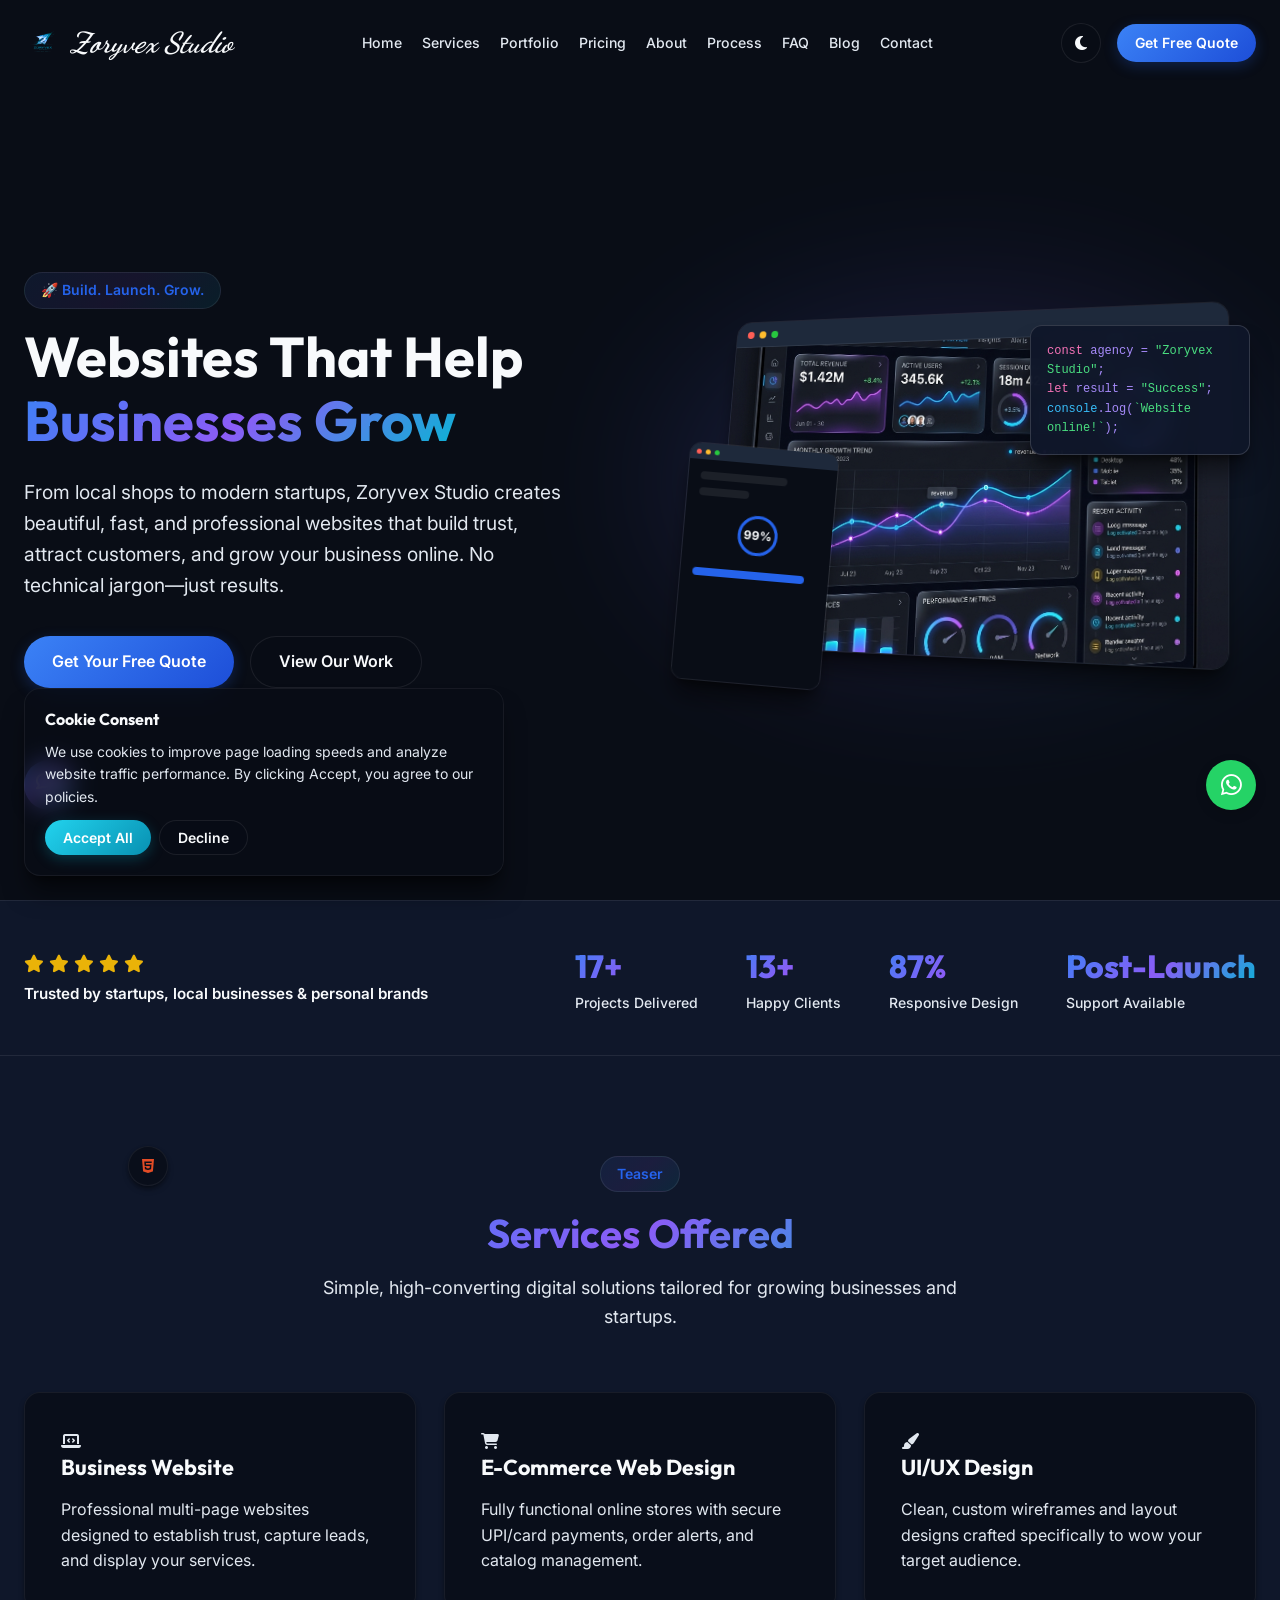
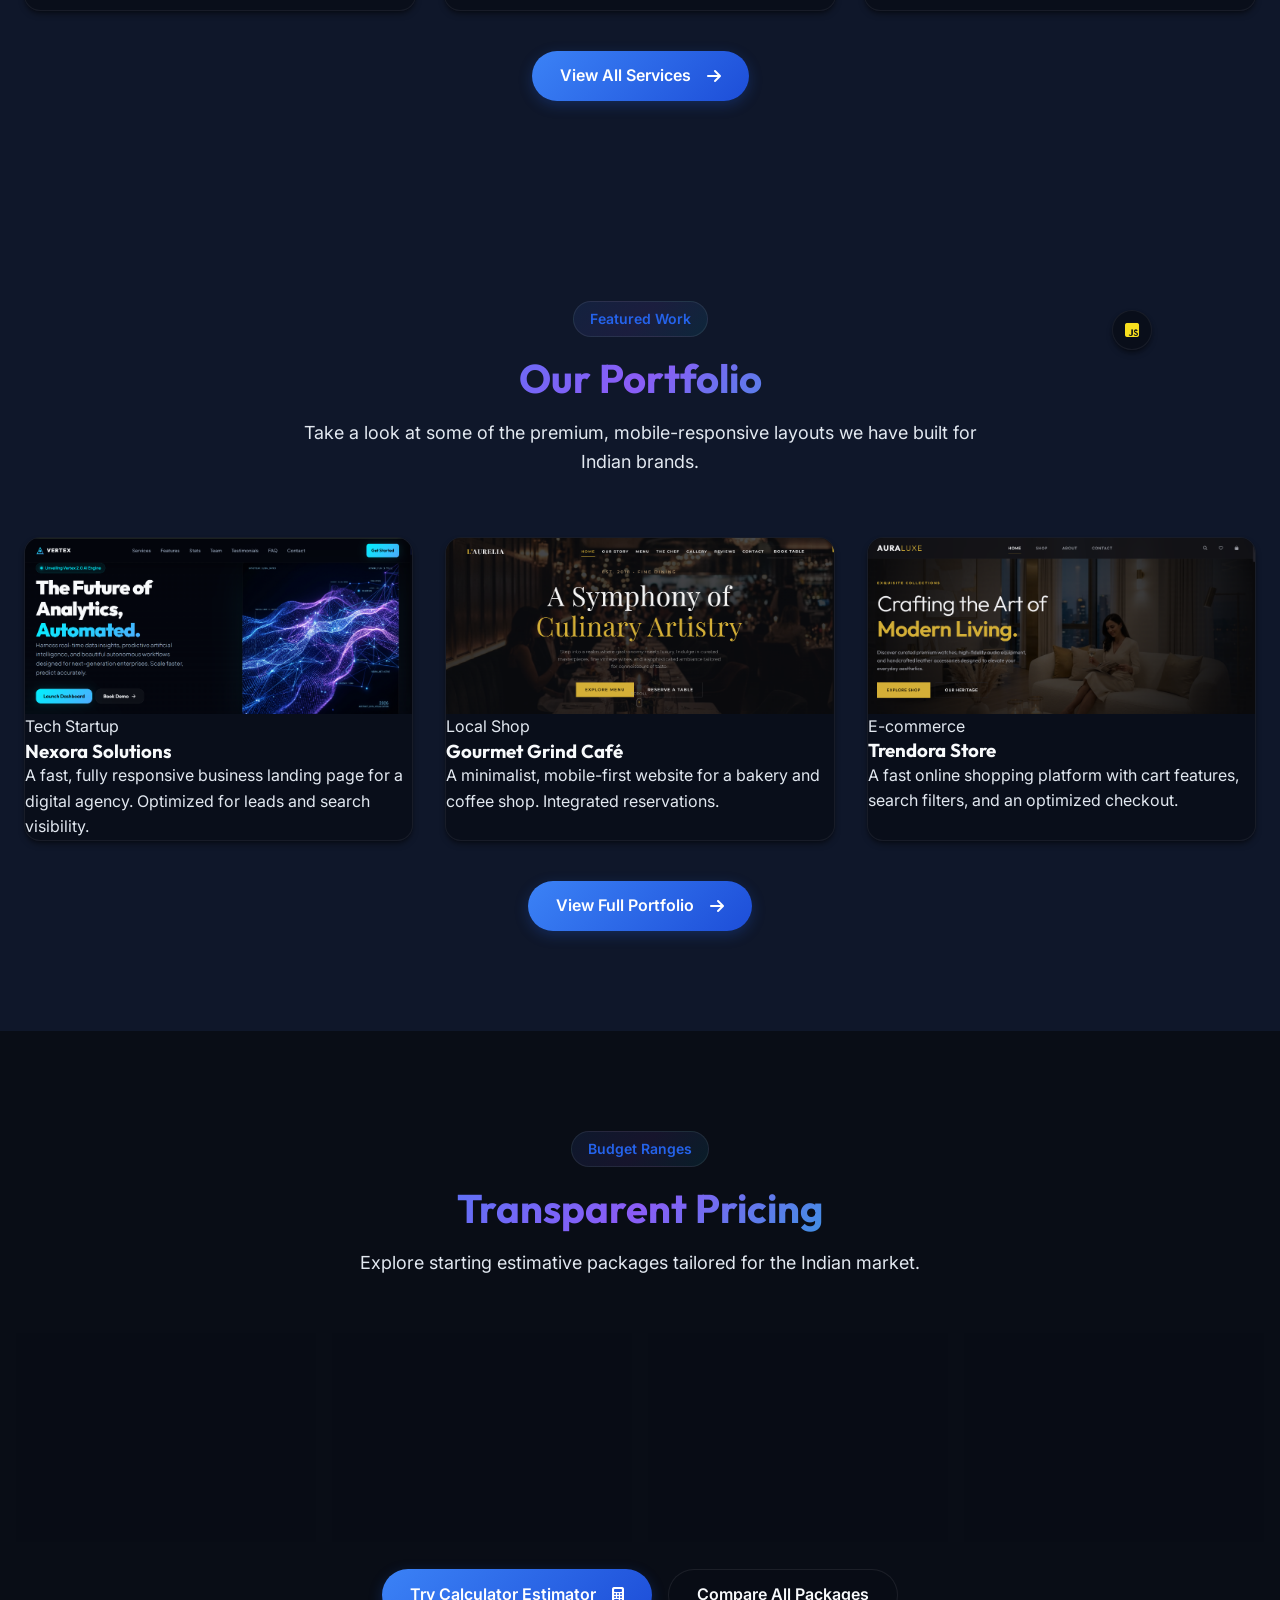
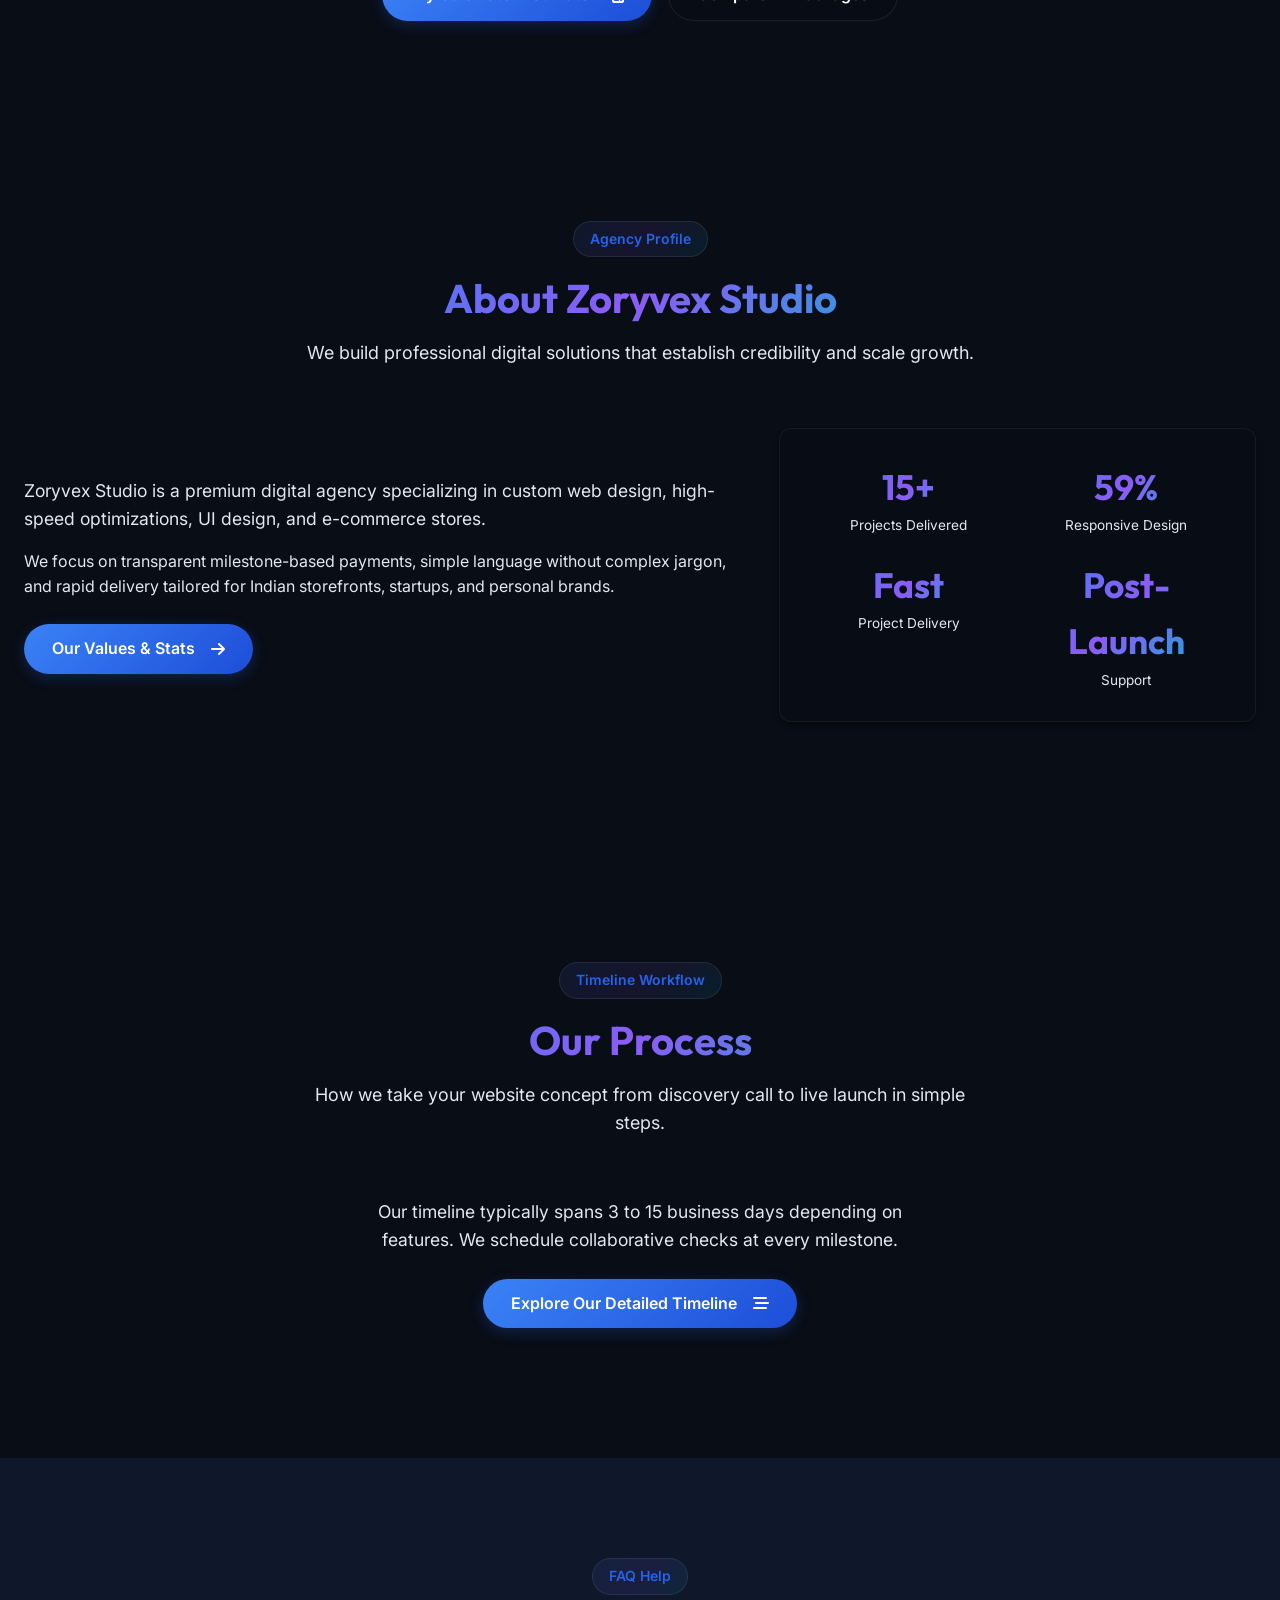
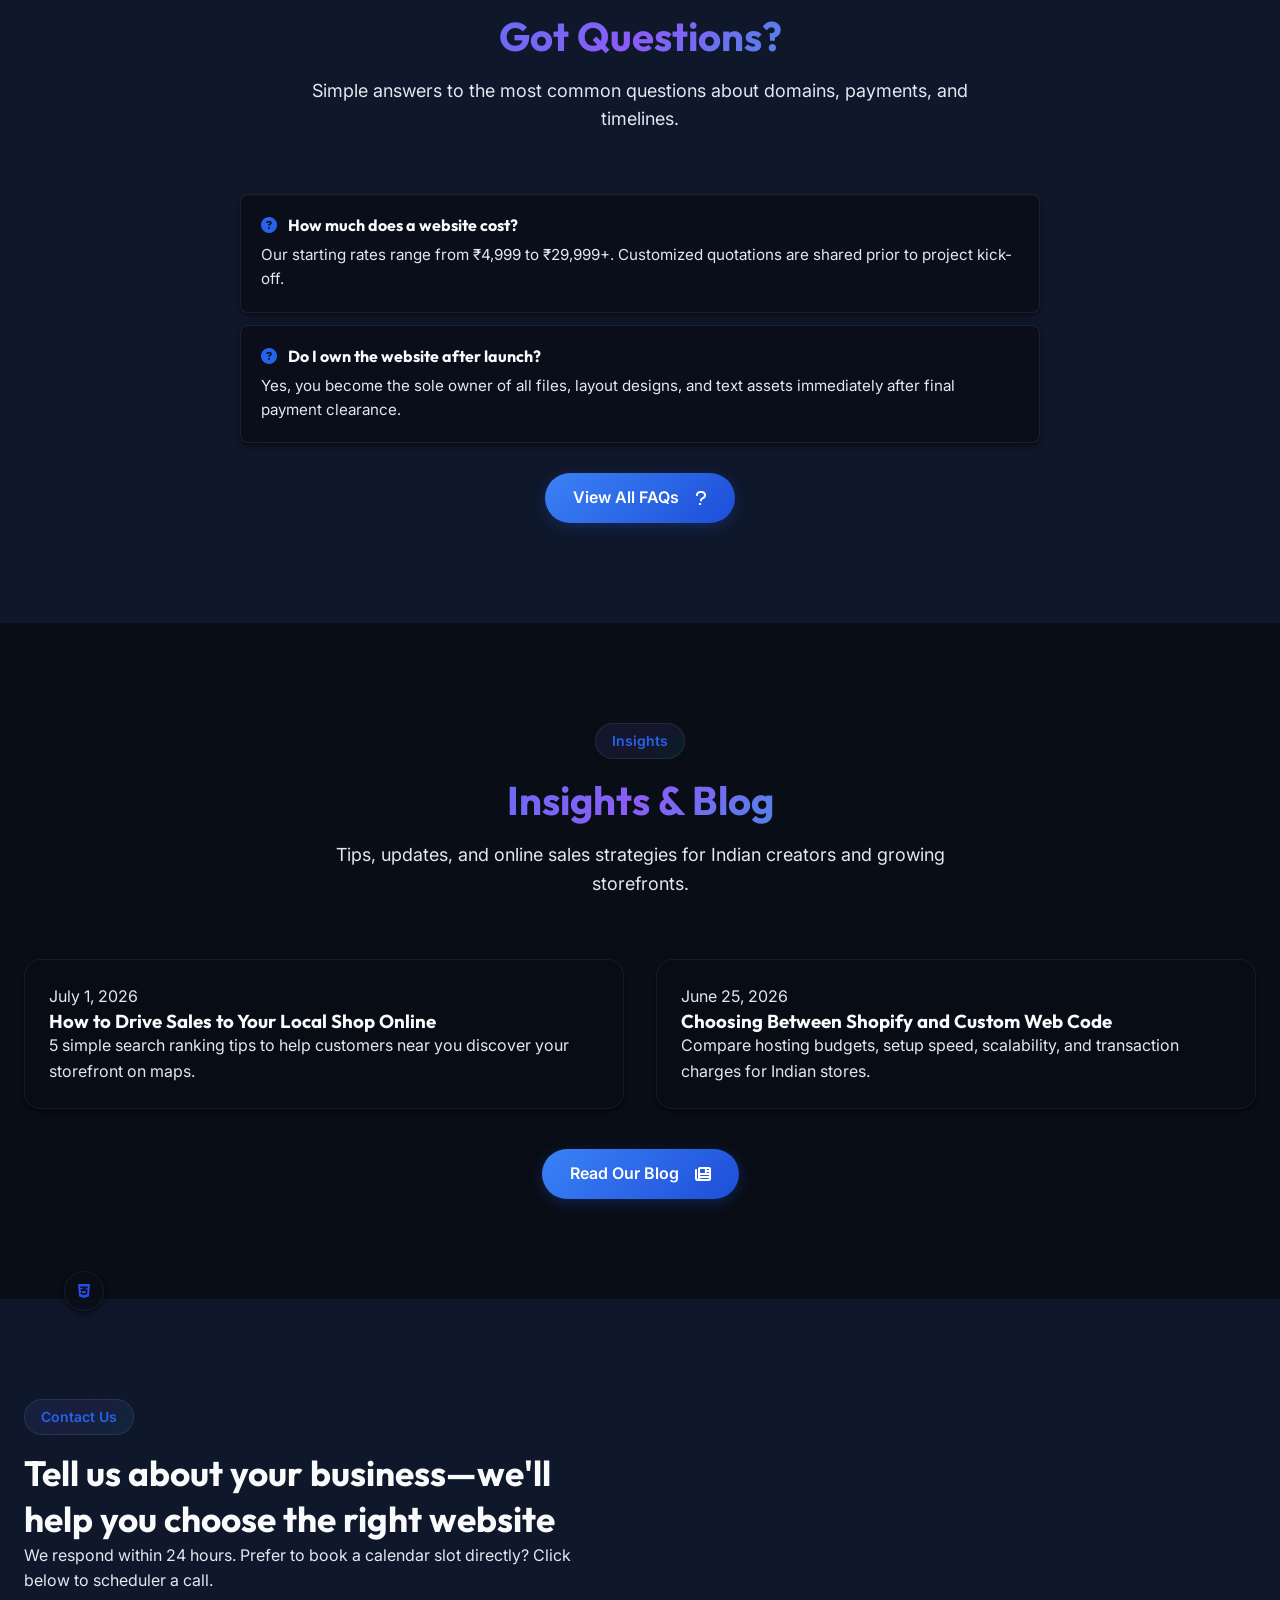
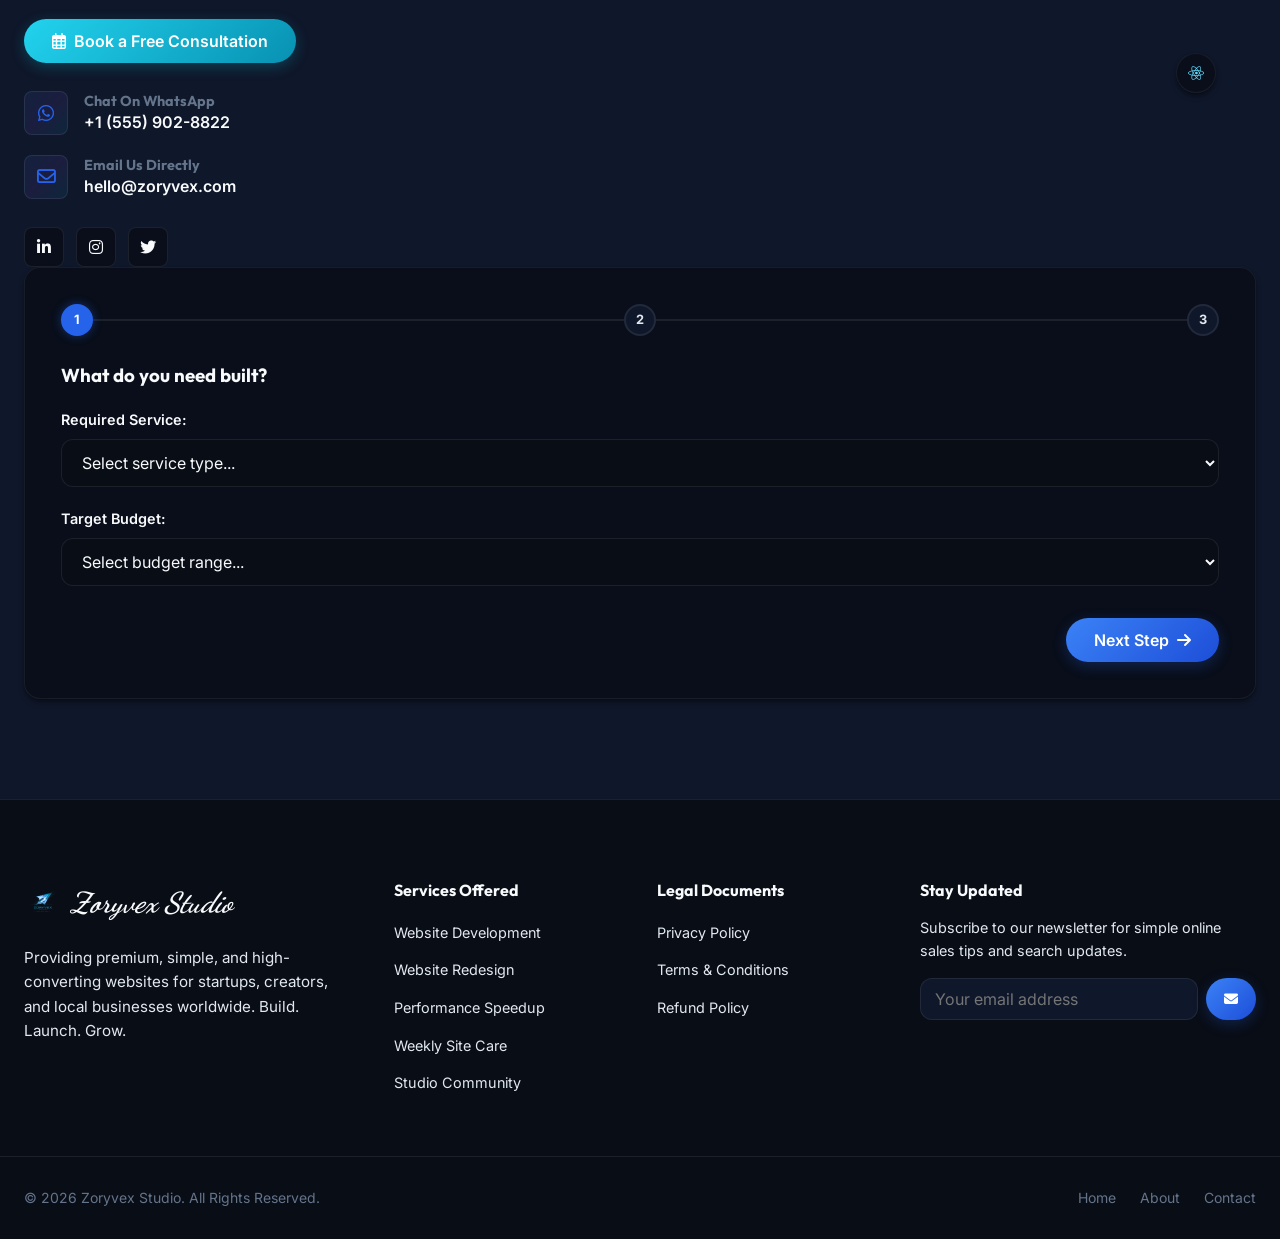
==== commit 6700c108: "Add Studio Community link to footers of all pages in the codebase" ====
--- a/index.html
+++ b/index.html
@@ -626,6 +626,7 @@
           <li><a href="services.html">Website Redesign</a></li>
           <li><a href="services.html">Performance Speedup</a></li>
           <li><a href="services.html">Weekly Site Care</a></li>
+          <li><a href="community.html">Studio Community</a></li>
         </ul>
       </div>
 
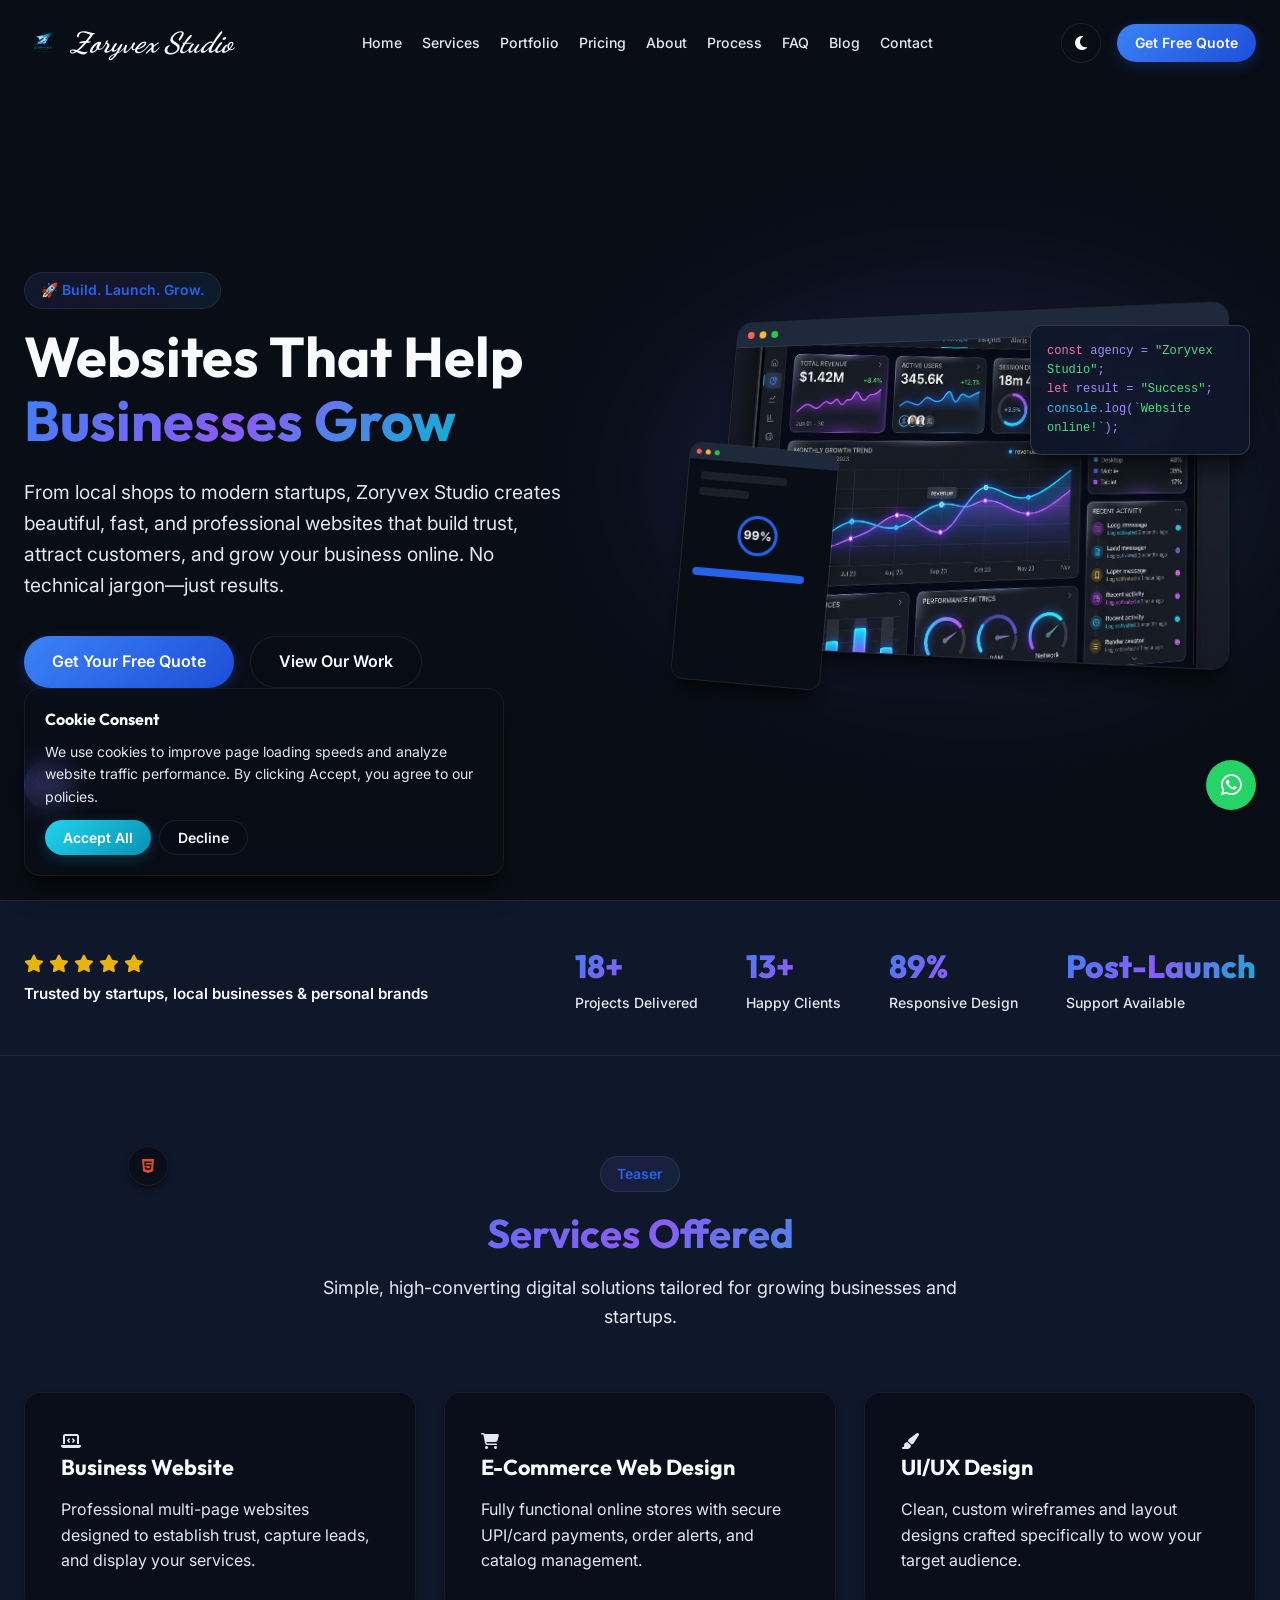
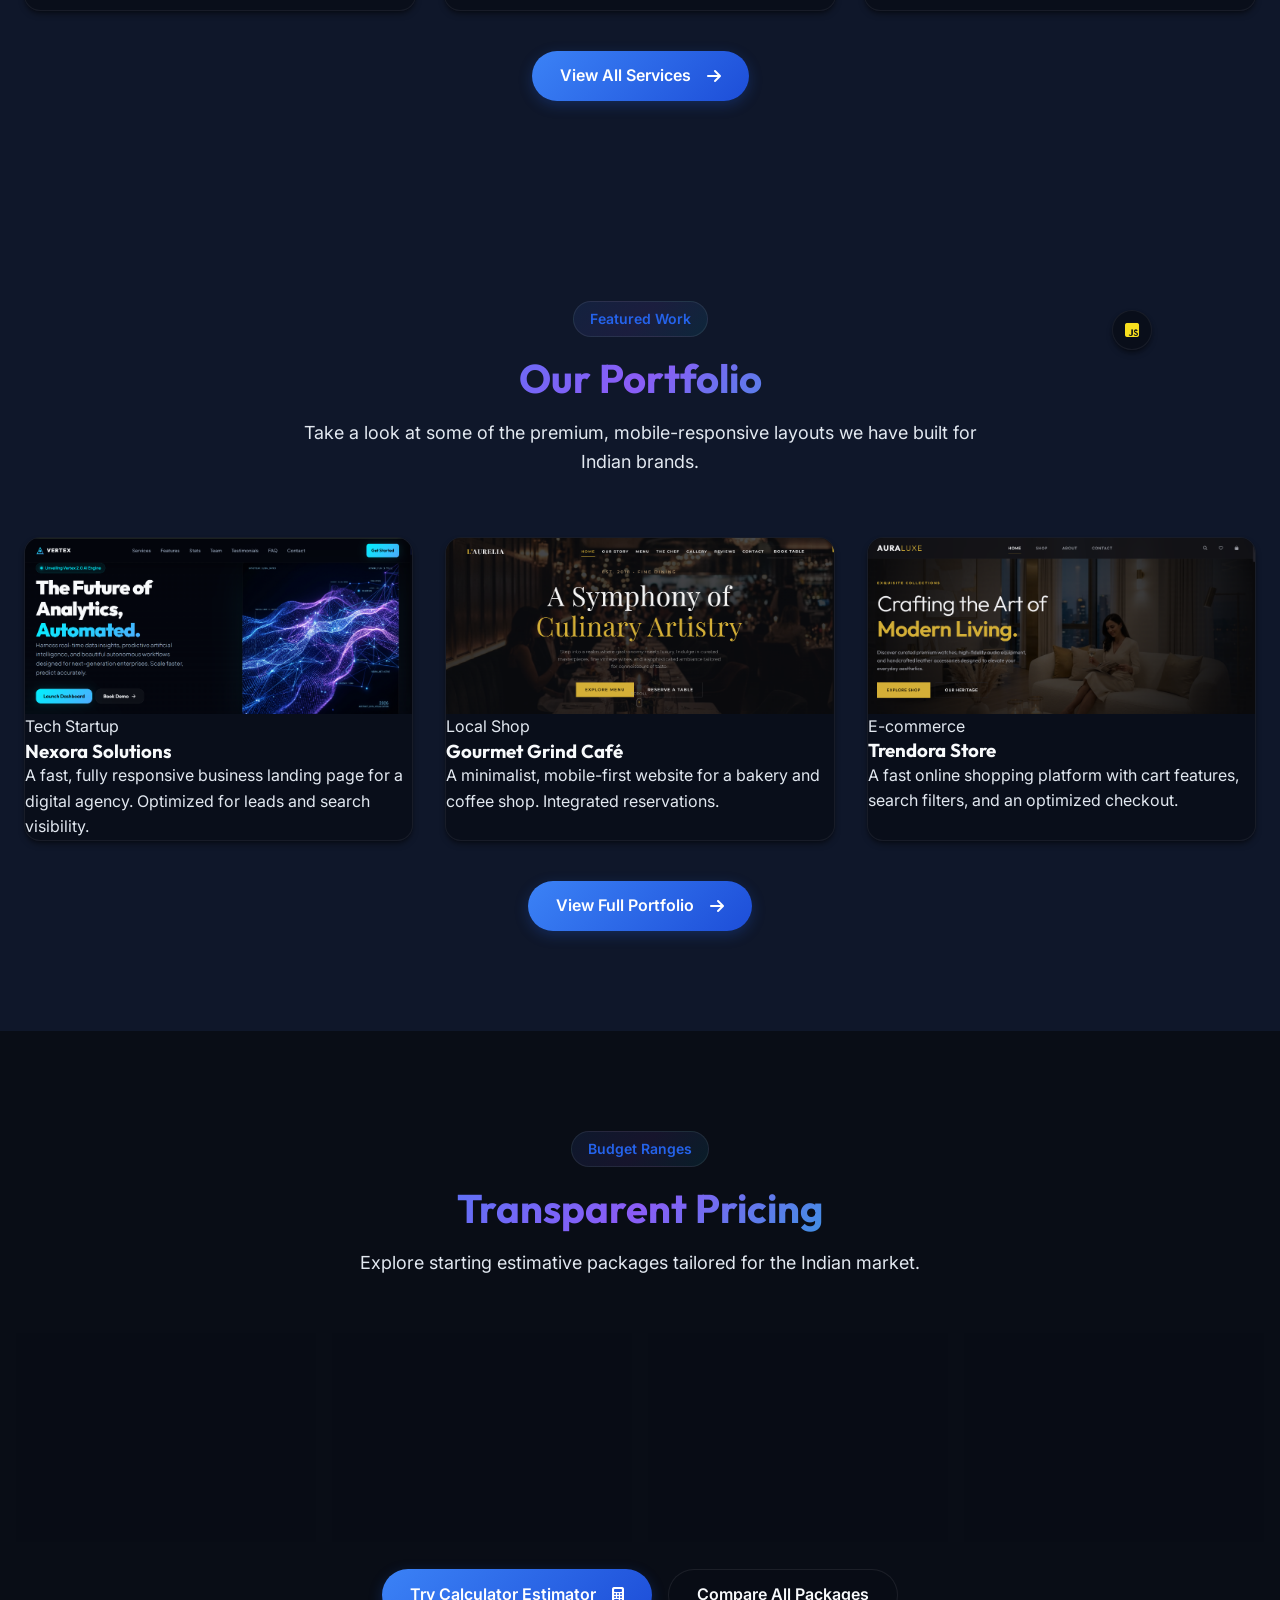
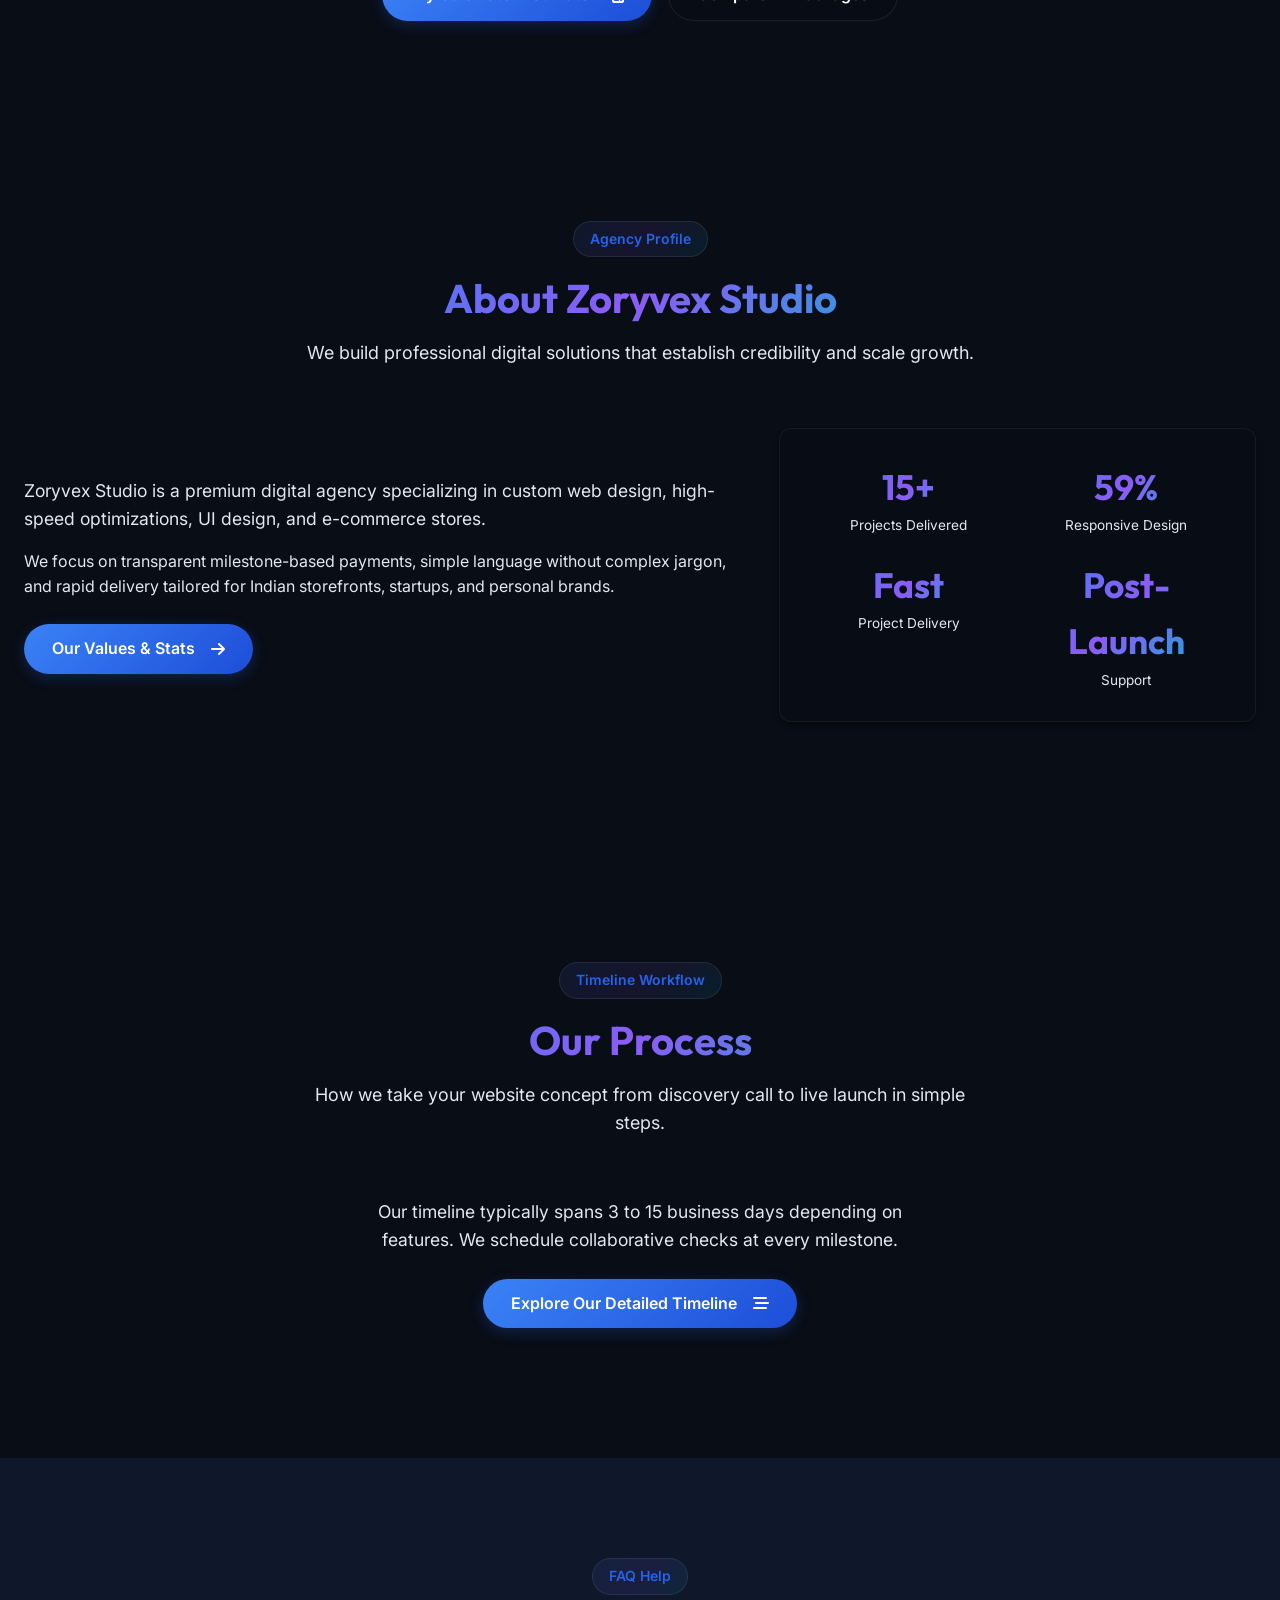
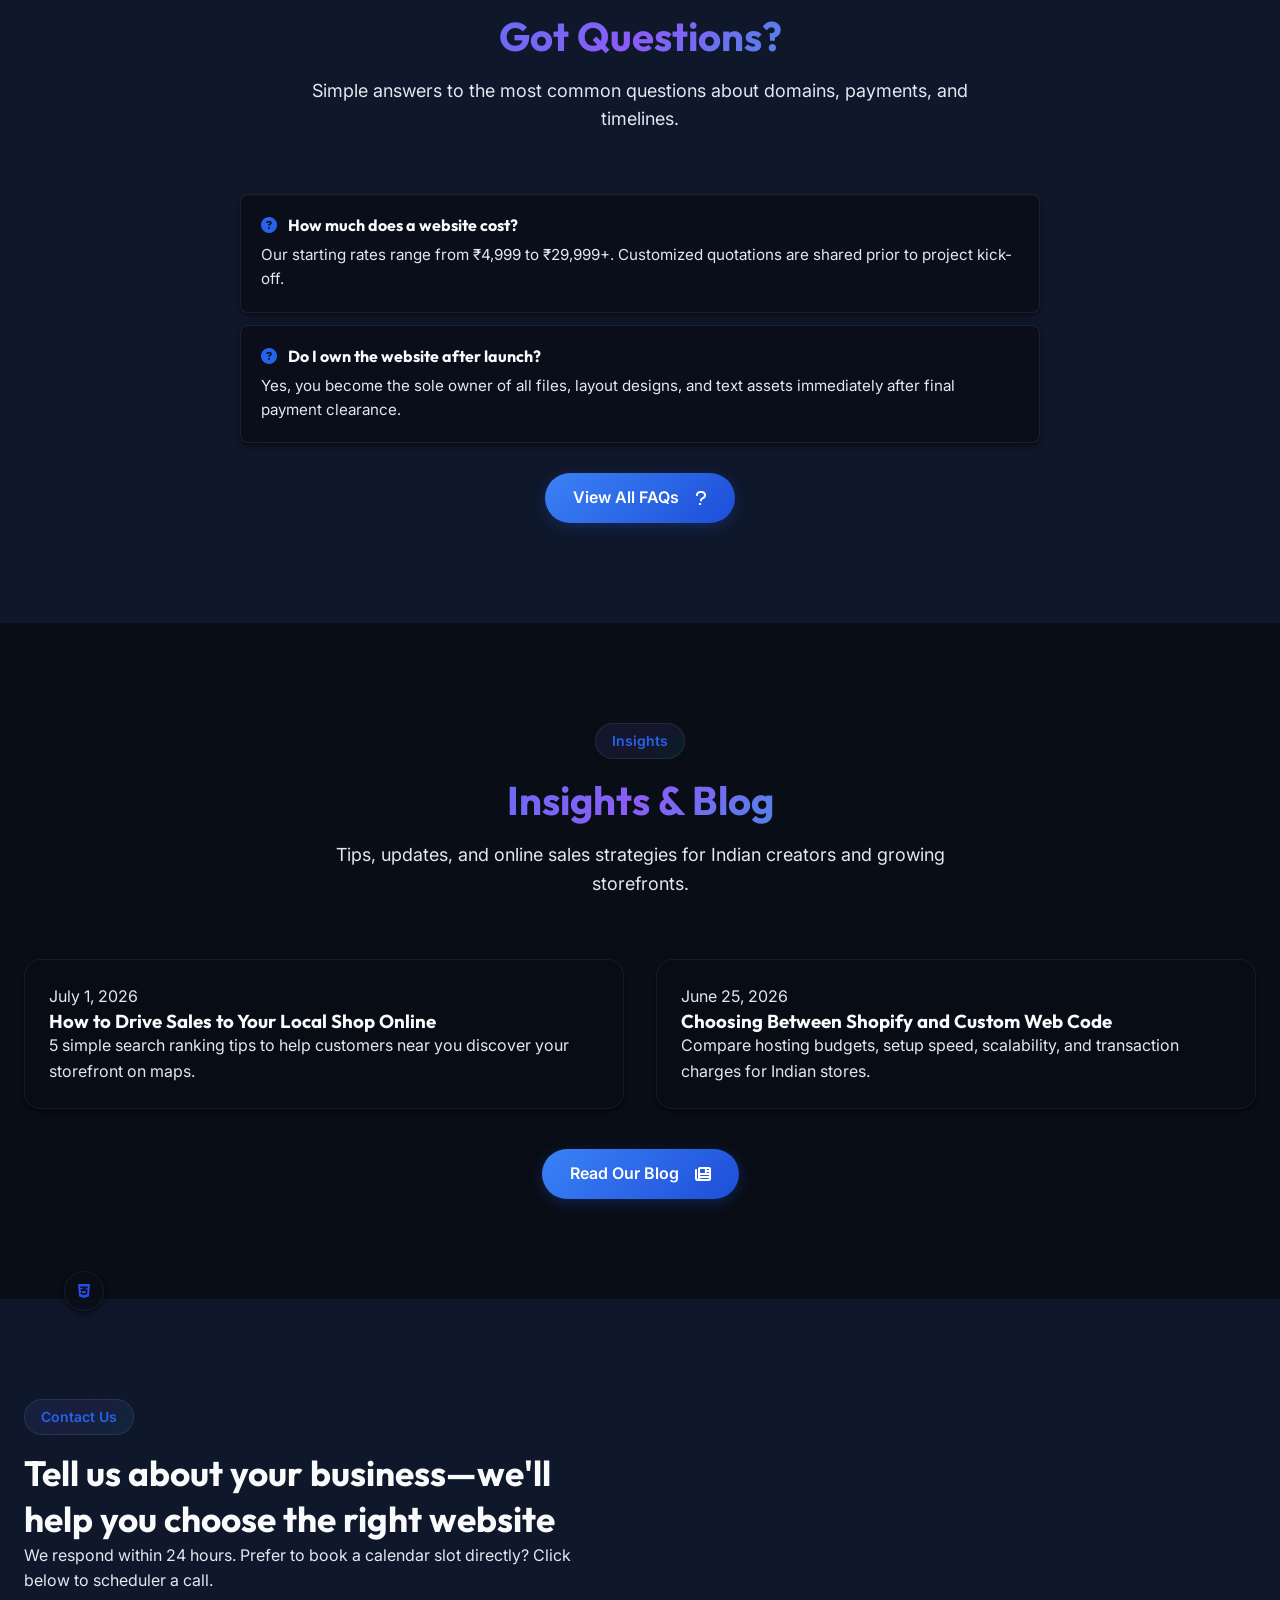
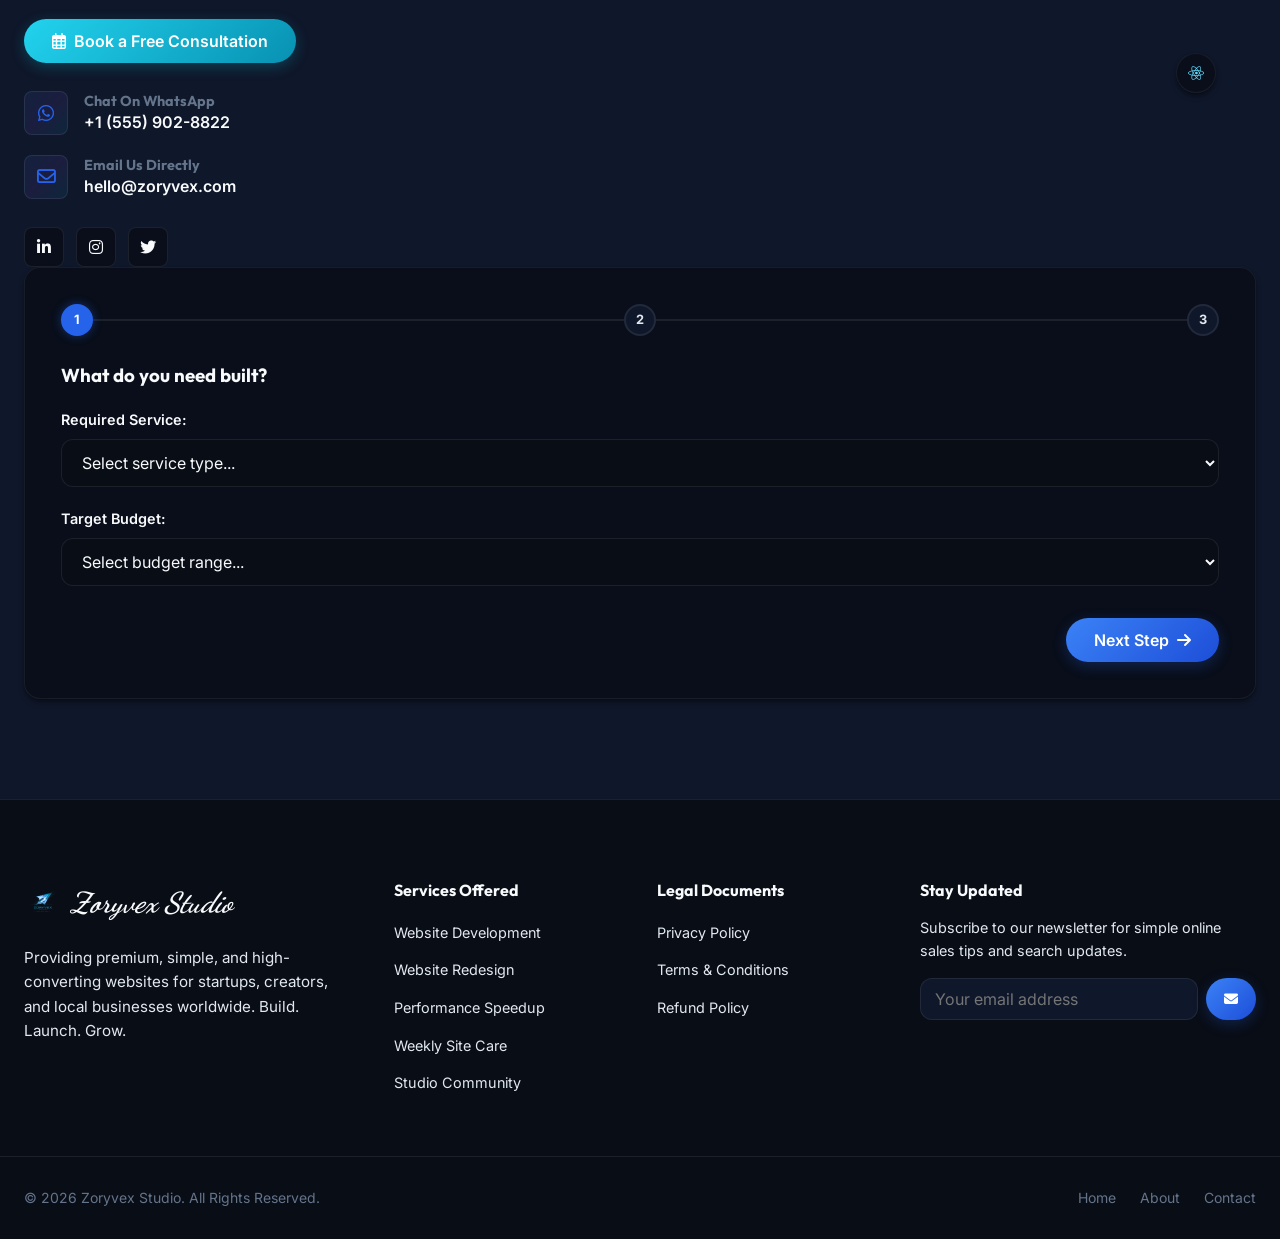
==== commit d0ddd43c: "Implement event delegation on wizard next/prev clicks and append cache buster to force script reload" ====
--- a/index.html
+++ b/index.html
@@ -715,6 +715,6 @@
   </div>
 
   <!-- Core JavaScript -->
-  <script src="js/app.js"></script>
+  <script src="js/app.js?v=2"></script>
 </body>
 </html>
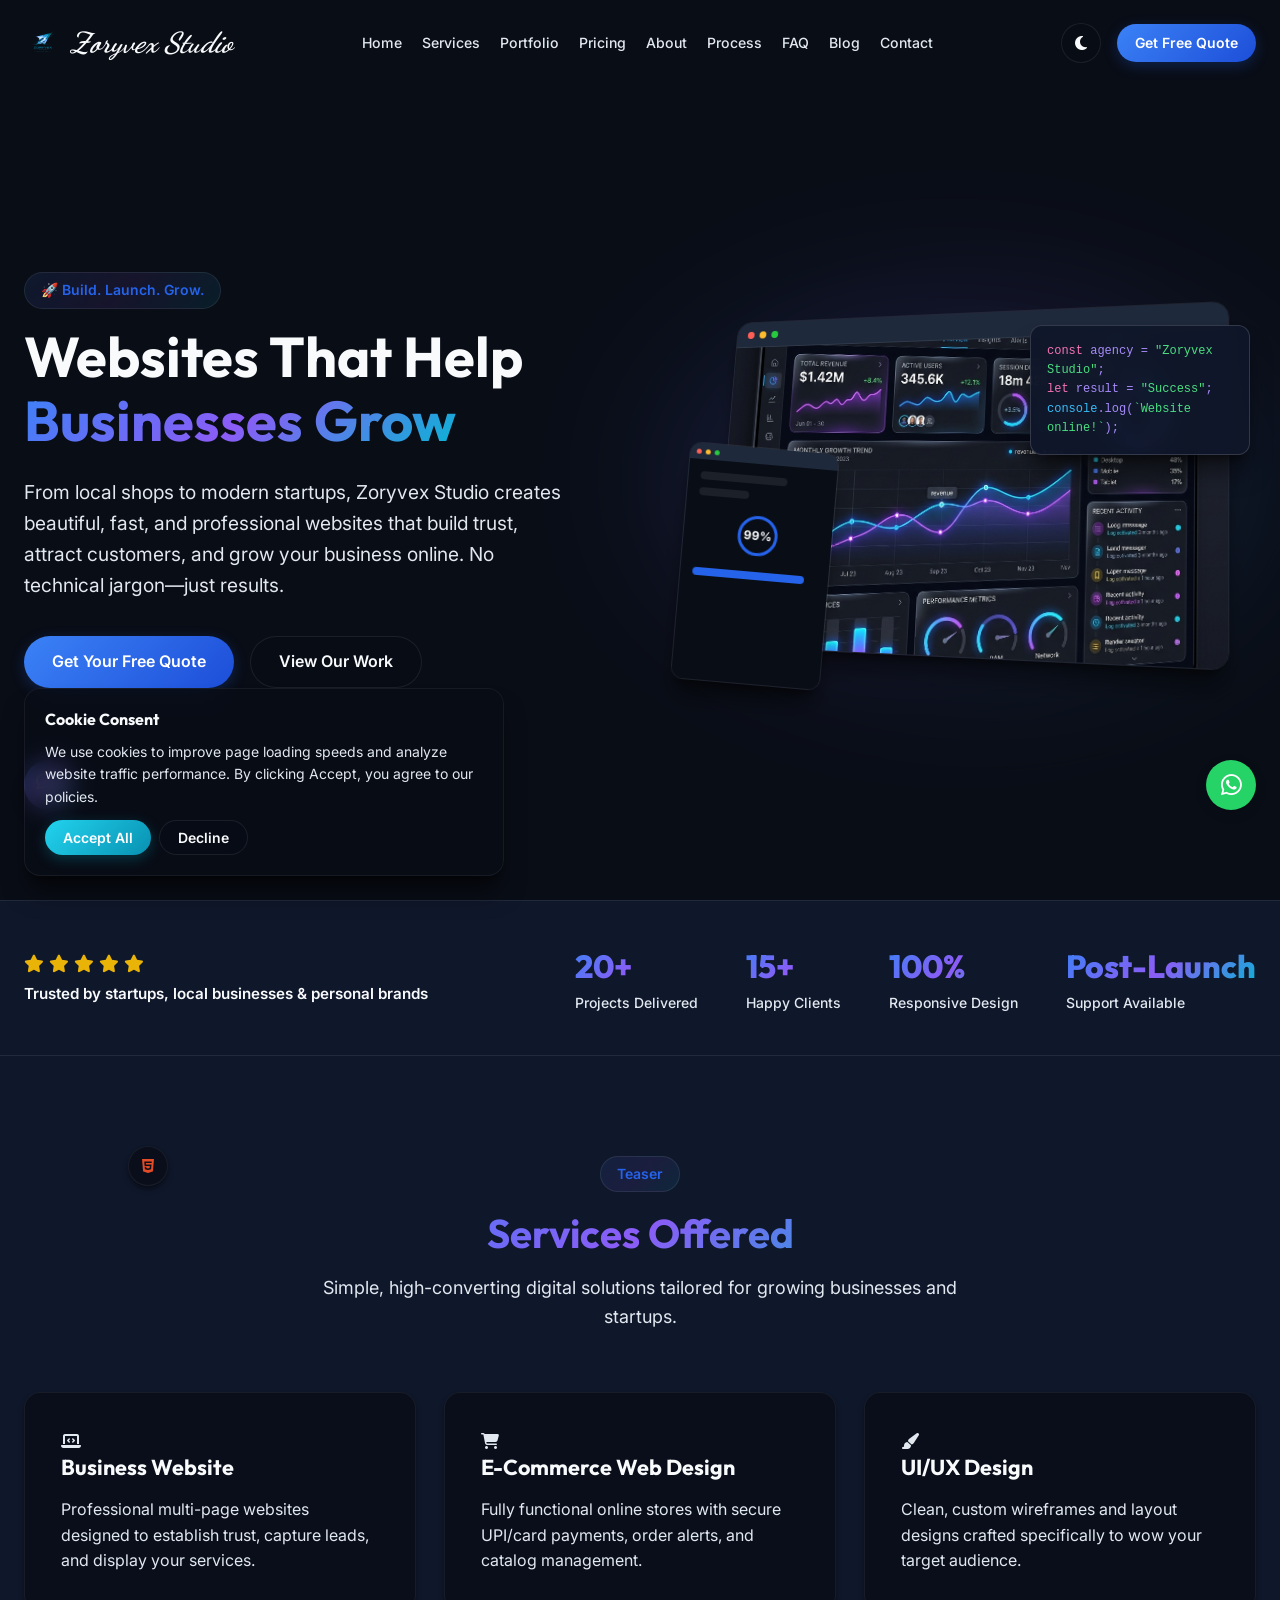
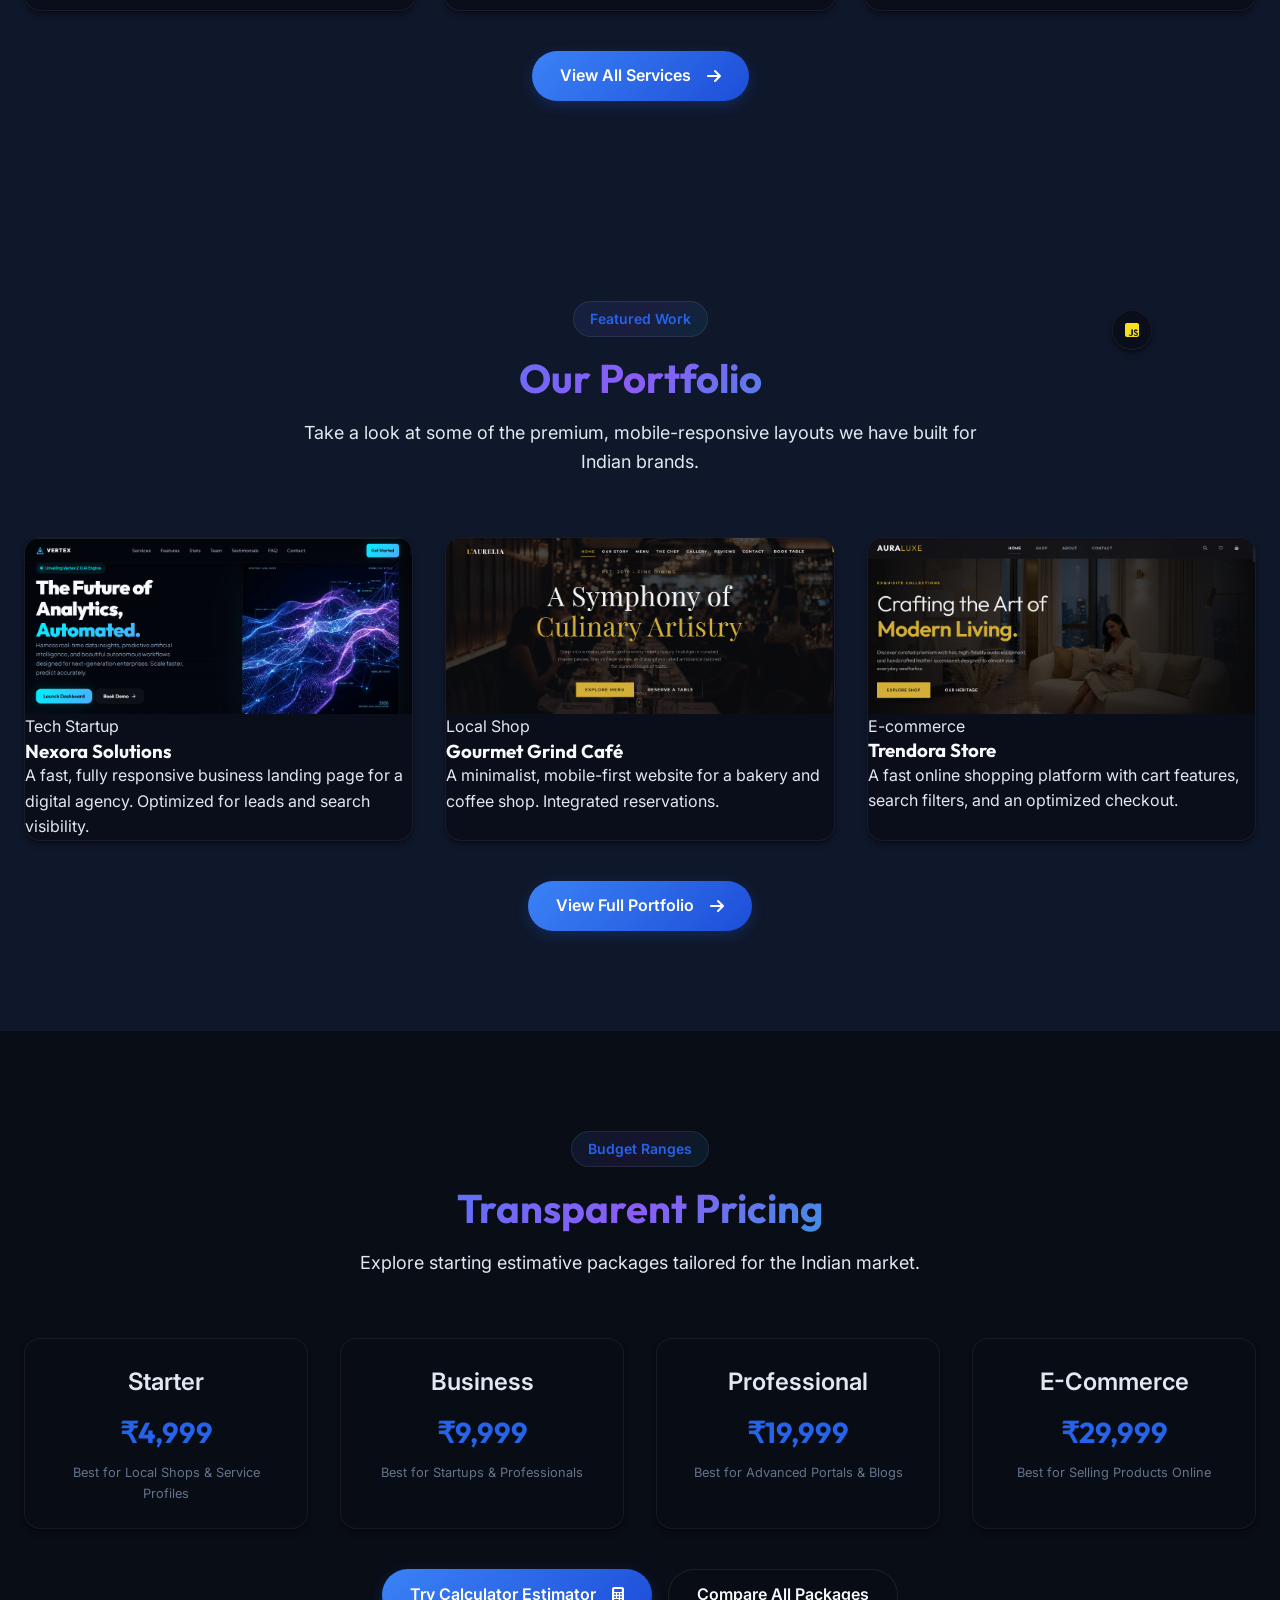
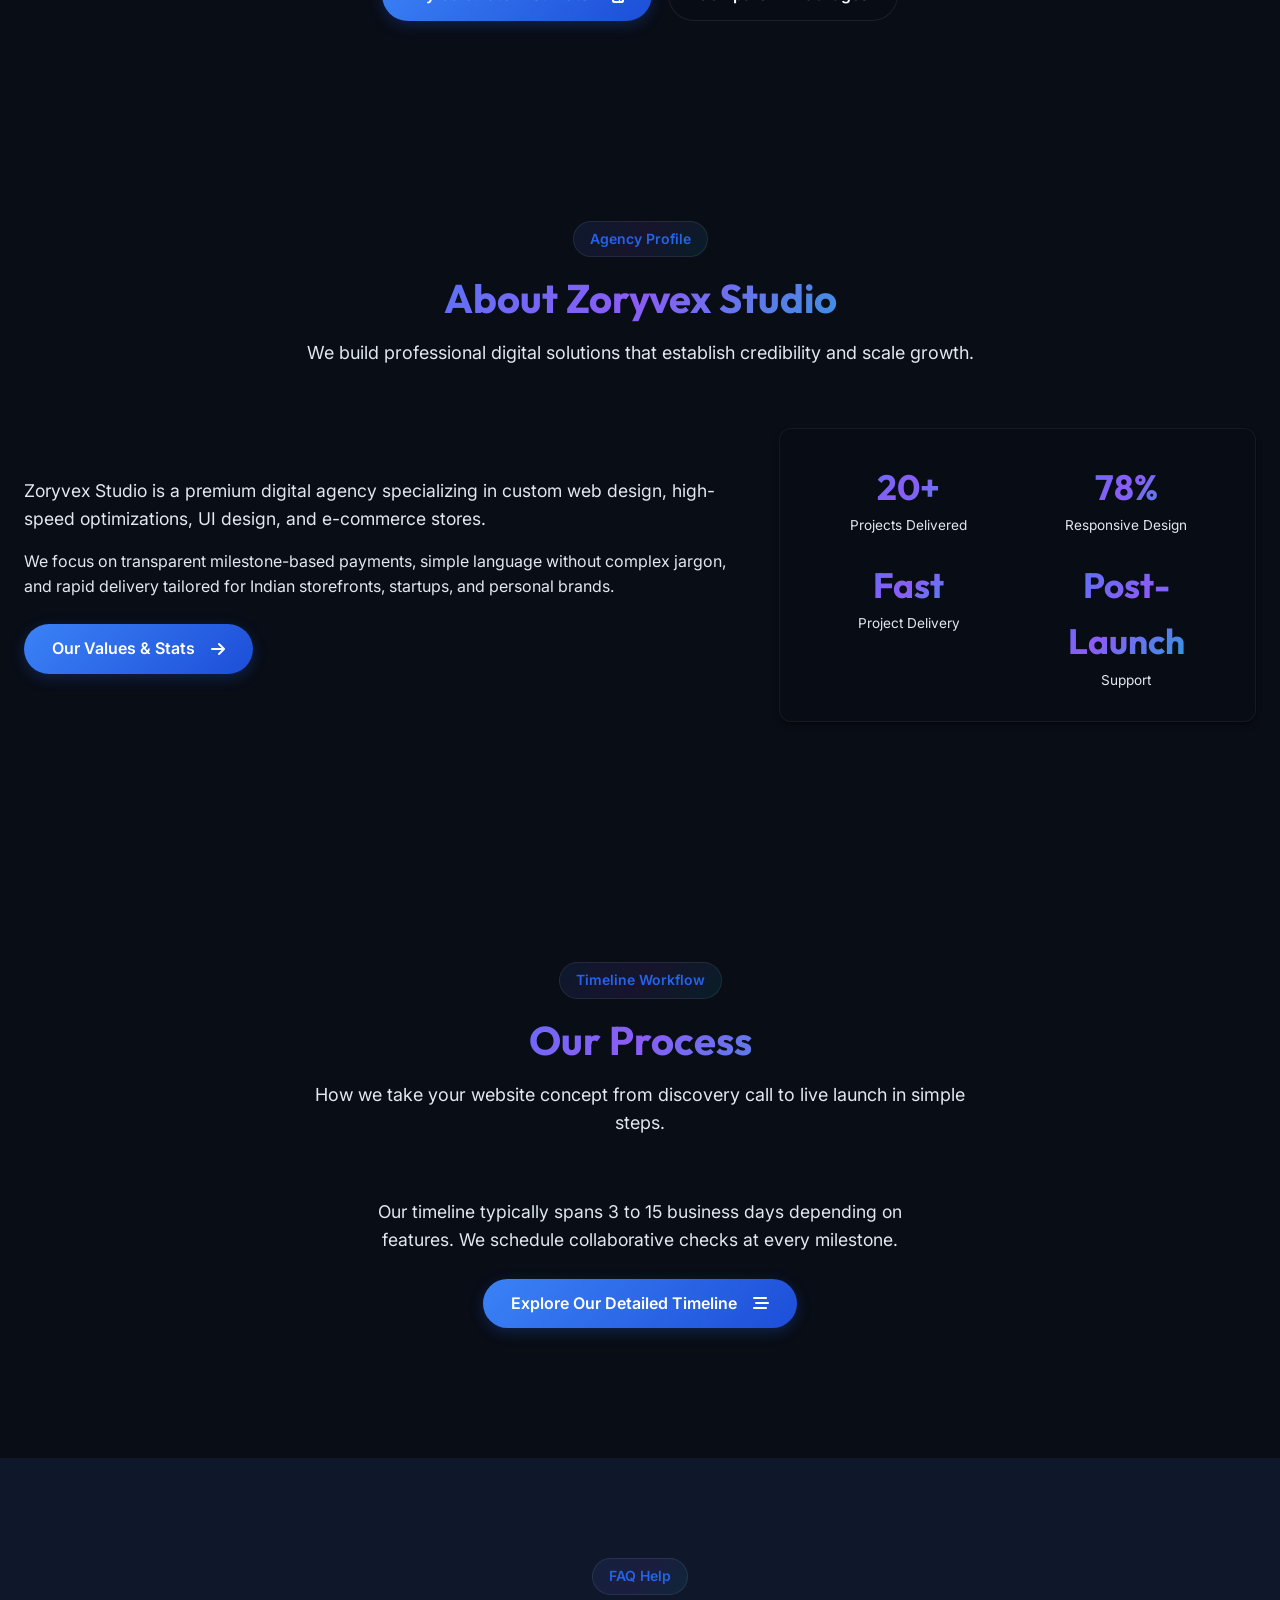
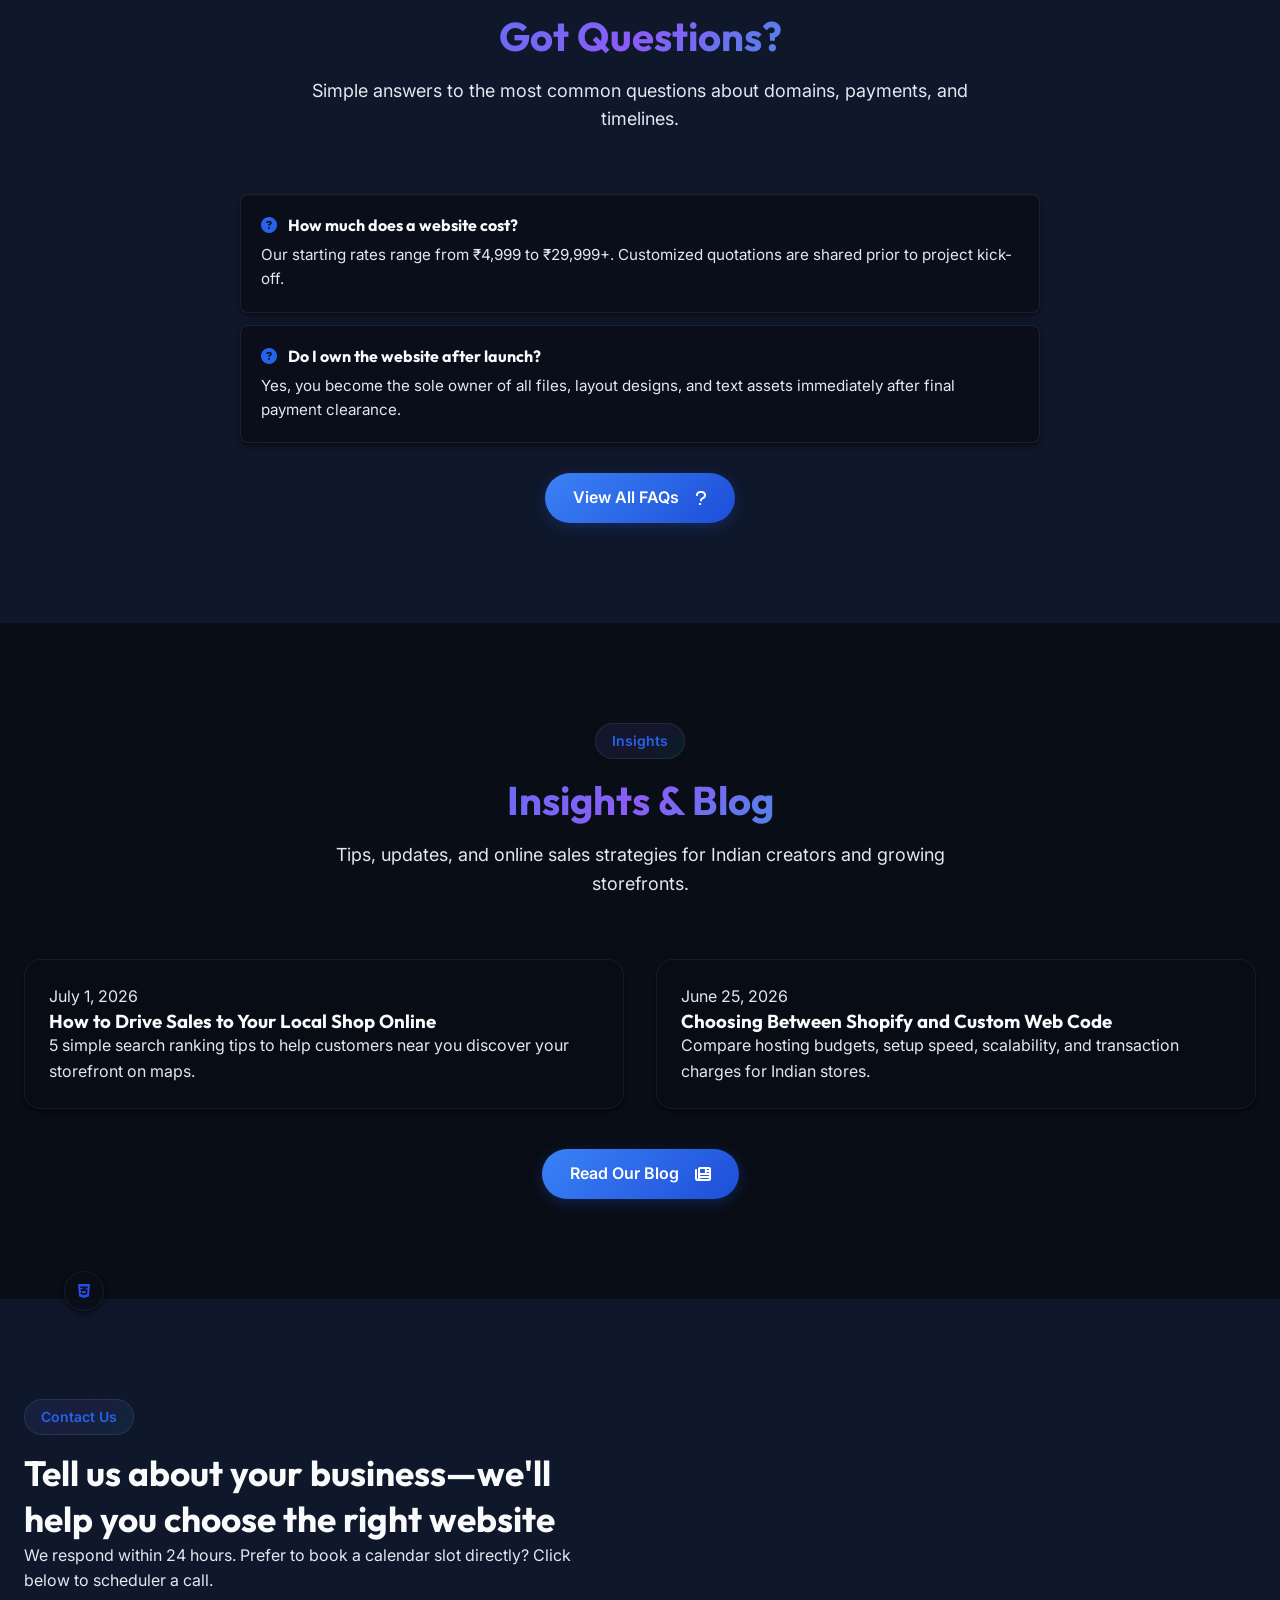
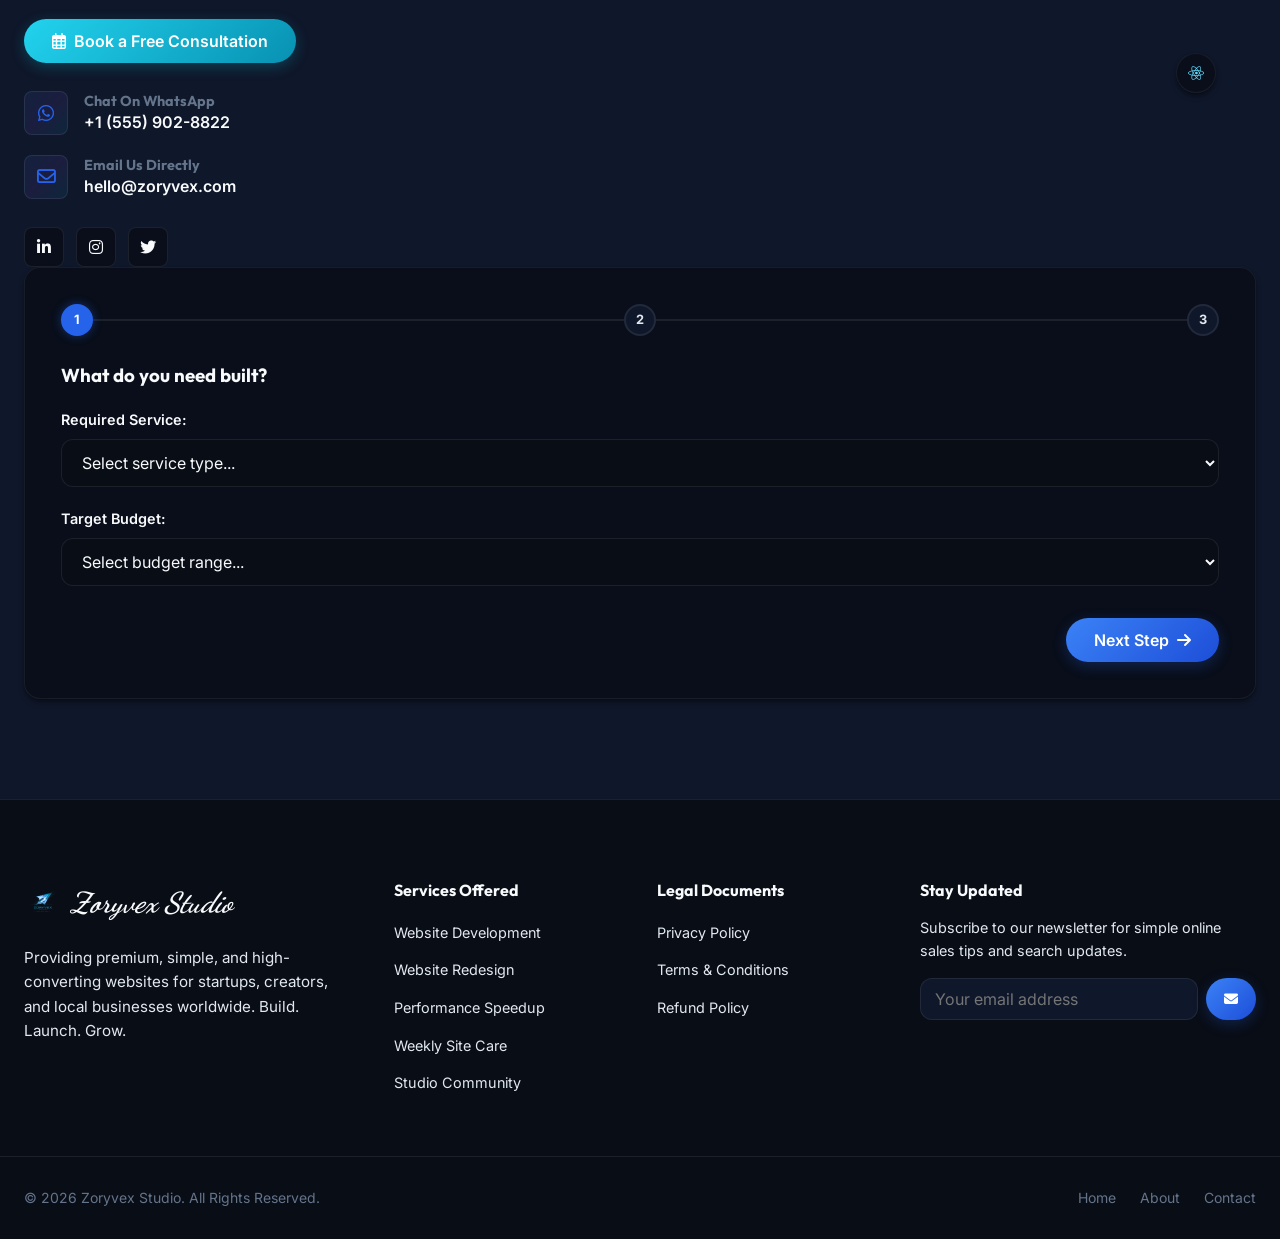
==== commit 2dda98aa: "Expose window.goNextStep and window.goPrevStep globally and link them to inline button click events " ====
--- a/index.html
+++ b/index.html
@@ -510,7 +510,7 @@
 
                 <div class="wizard-actions">
                   <div></div>
-                  <button type="button" class="btn btn-primary wizard-next">Next Step <i class="fas fa-arrow-right"></i></button>
+                  <button type="button" class="btn btn-primary wizard-next" onclick="window.goNextStep(event)">Next Step <i class="fas fa-arrow-right"></i></button>
                 </div>
               </div>
 
@@ -529,8 +529,8 @@
                 </div>
 
                 <div class="wizard-actions">
-                  <button type="button" class="btn btn-secondary wizard-prev"><i class="fas fa-arrow-left"></i> Back</button>
-                  <button type="button" class="btn btn-primary wizard-next">Next Step <i class="fas fa-arrow-right"></i></button>
+                  <button type="button" class="btn btn-secondary wizard-prev" onclick="window.goPrevStep(event)"><i class="fas fa-arrow-left"></i> Back</button>
+                  <button type="button" class="btn btn-primary wizard-next" onclick="window.goNextStep(event)">Next Step <i class="fas fa-arrow-right"></i></button>
                 </div>
               </div>
 
@@ -554,7 +554,7 @@
                 </div>
 
                 <div class="wizard-actions">
-                  <button type="button" class="btn btn-secondary wizard-prev"><i class="fas fa-arrow-left"></i> Back</button>
+                  <button type="button" class="btn btn-secondary wizard-prev" onclick="window.goPrevStep(event)"><i class="fas fa-arrow-left"></i> Back</button>
                   <button type="submit" class="btn btn-accent">Request Free Quote <i class="fas fa-paper-plane"></i></button>
                 </div>
               </div>
@@ -715,6 +715,6 @@
   </div>
 
   <!-- Core JavaScript -->
-  <script src="js/app.js?v=2"></script>
+  <script src="js/app.js?v=3"></script>
 </body>
 </html>
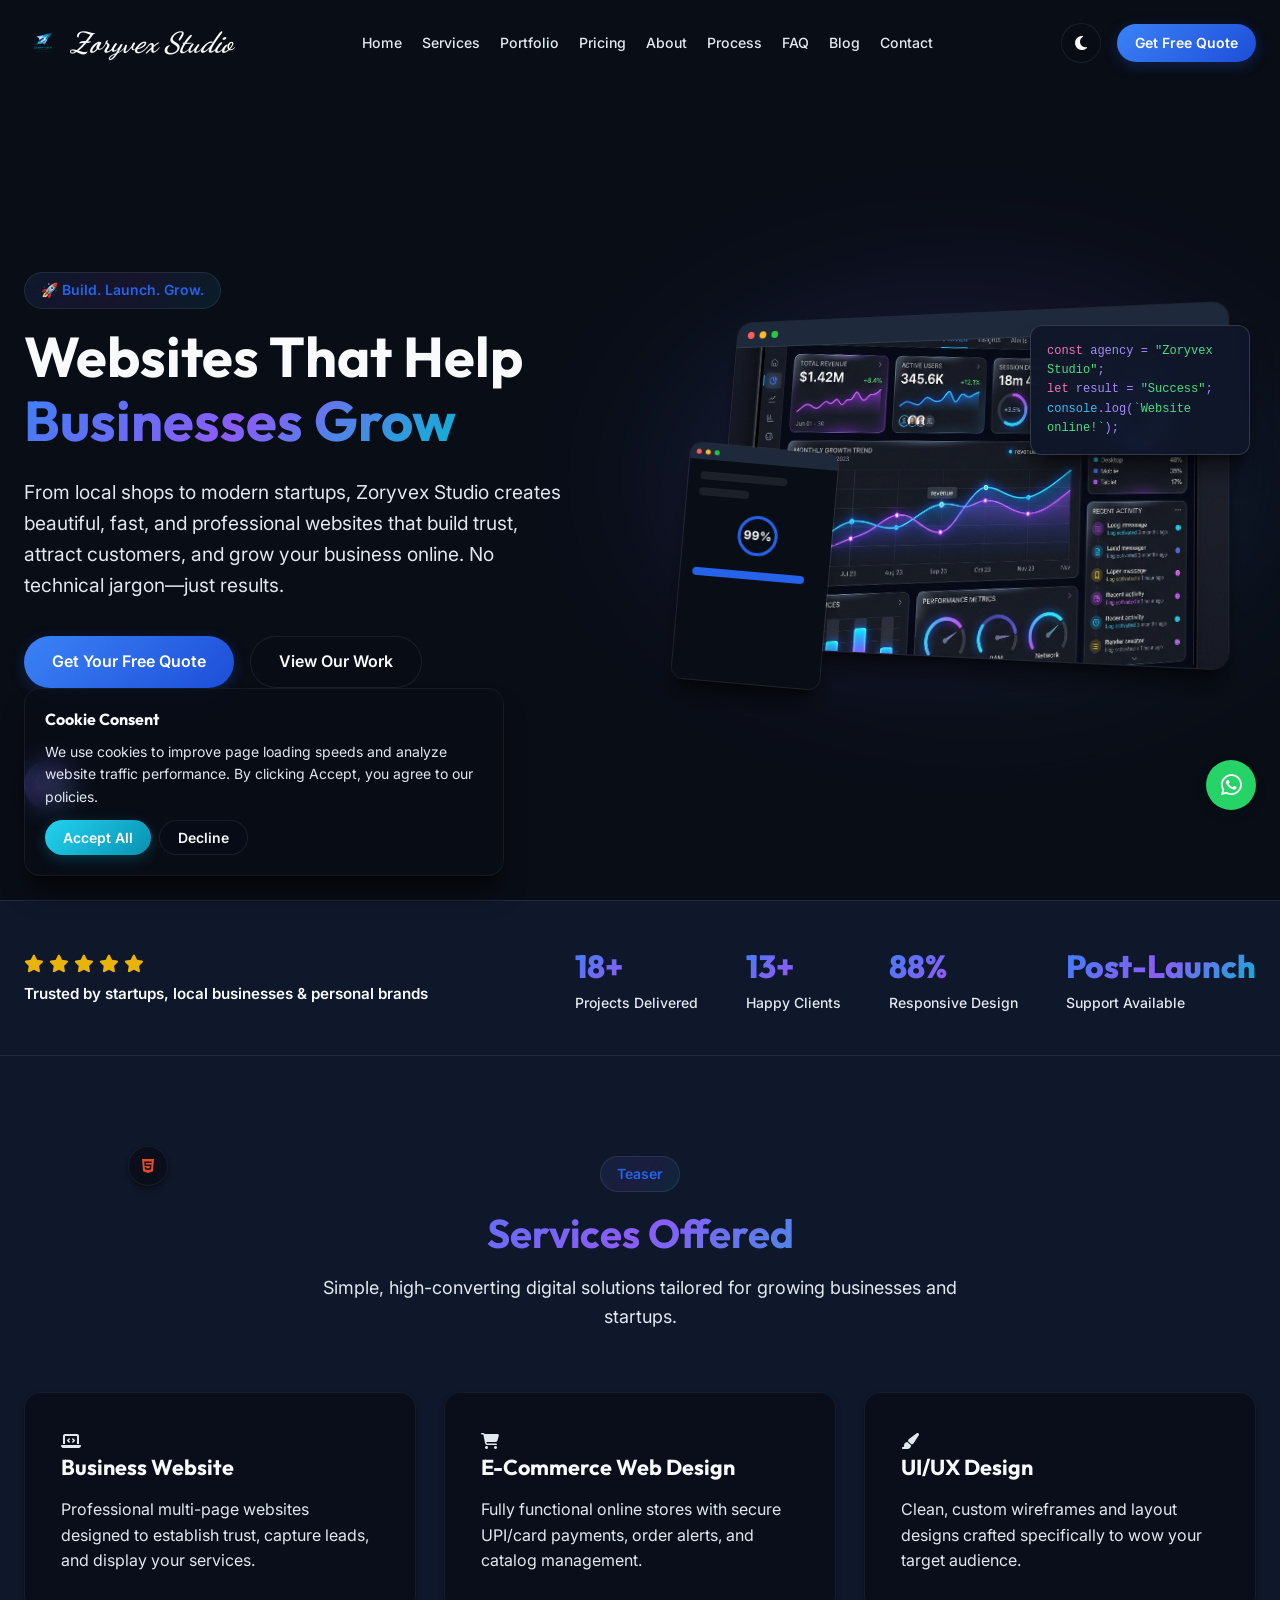
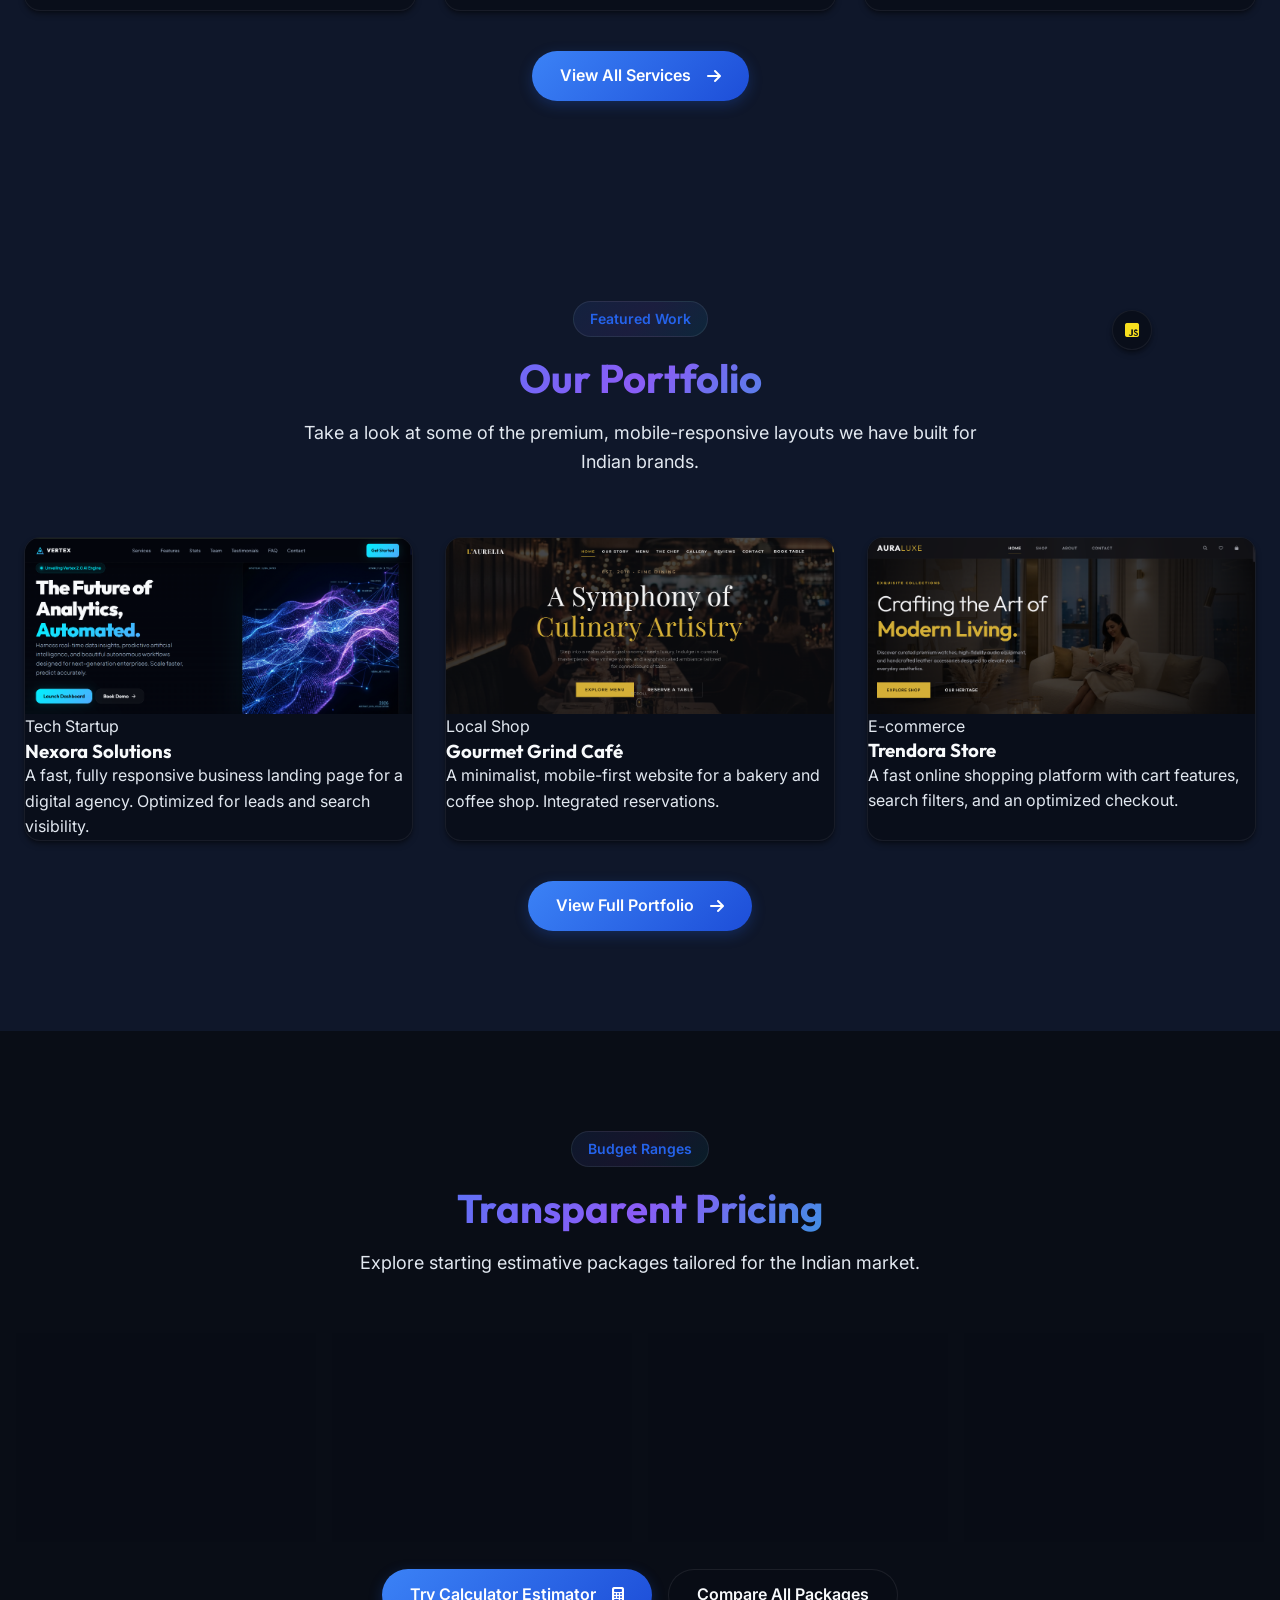
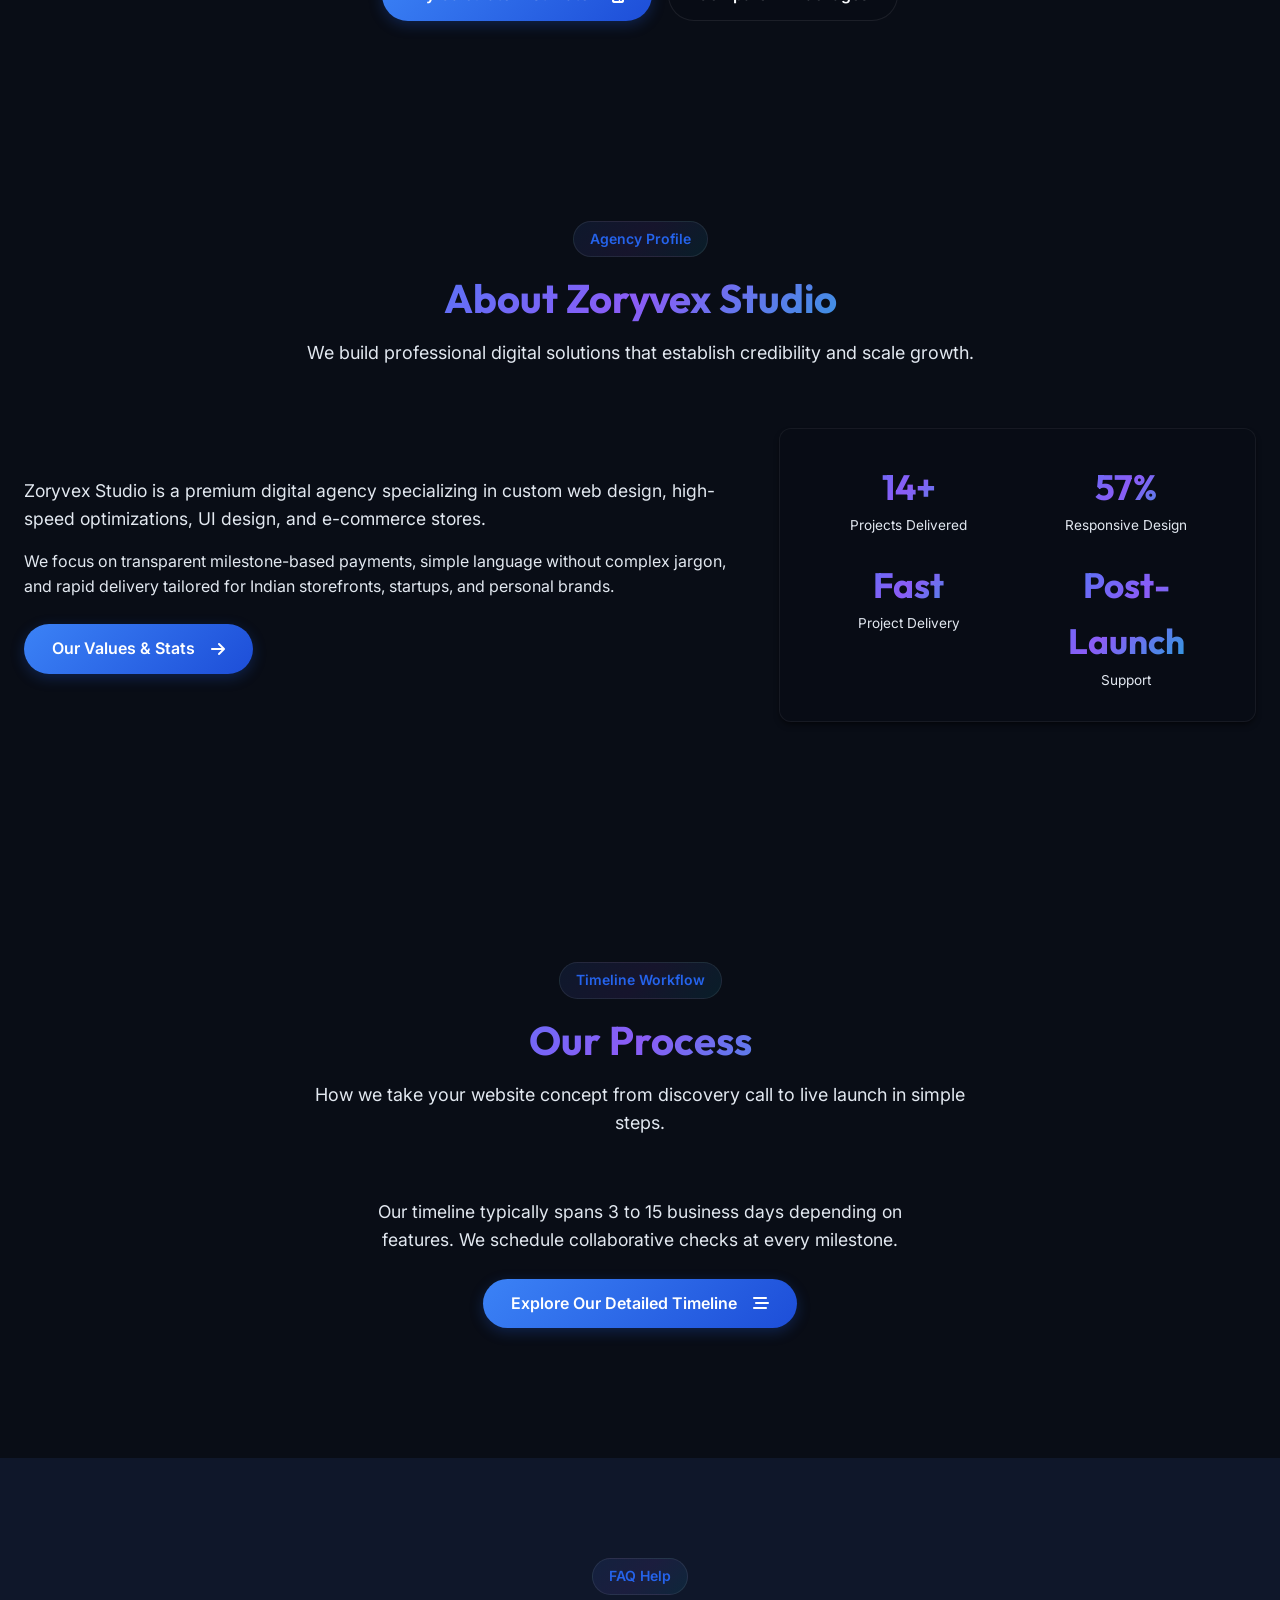
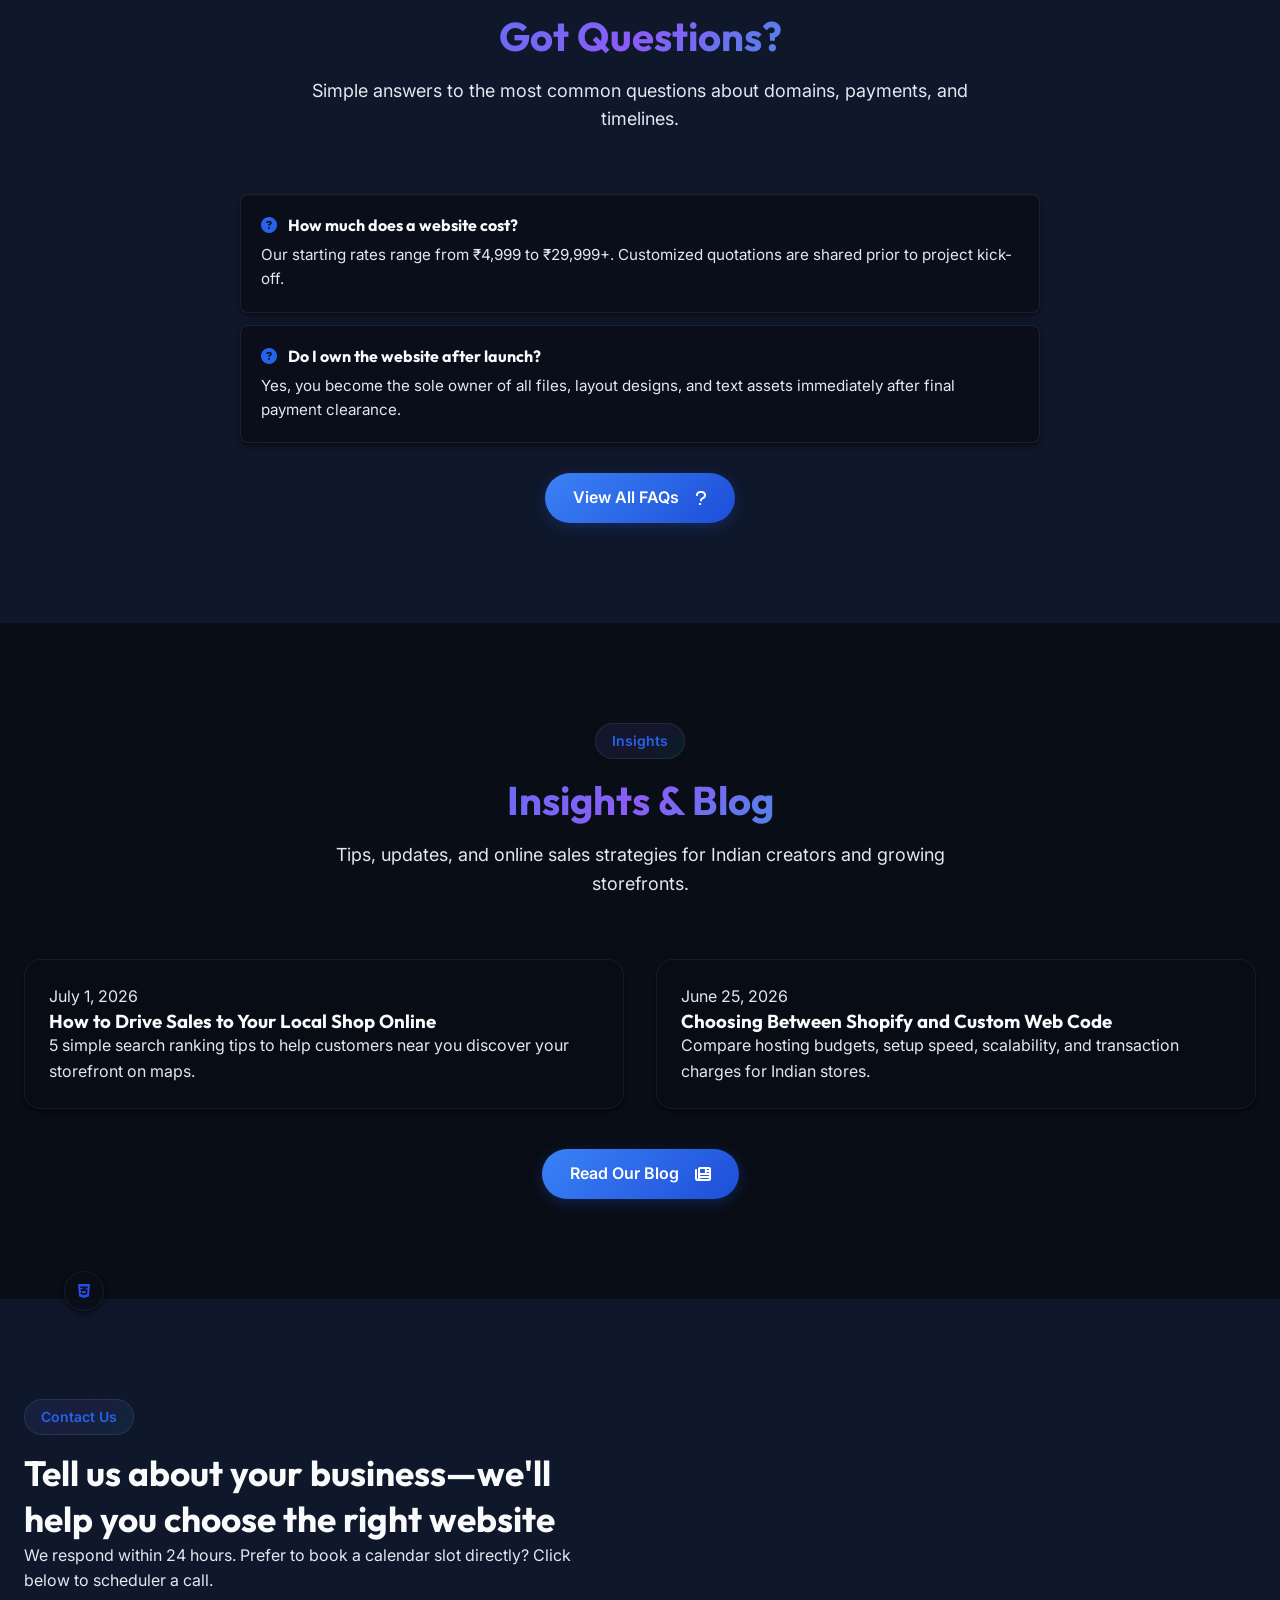
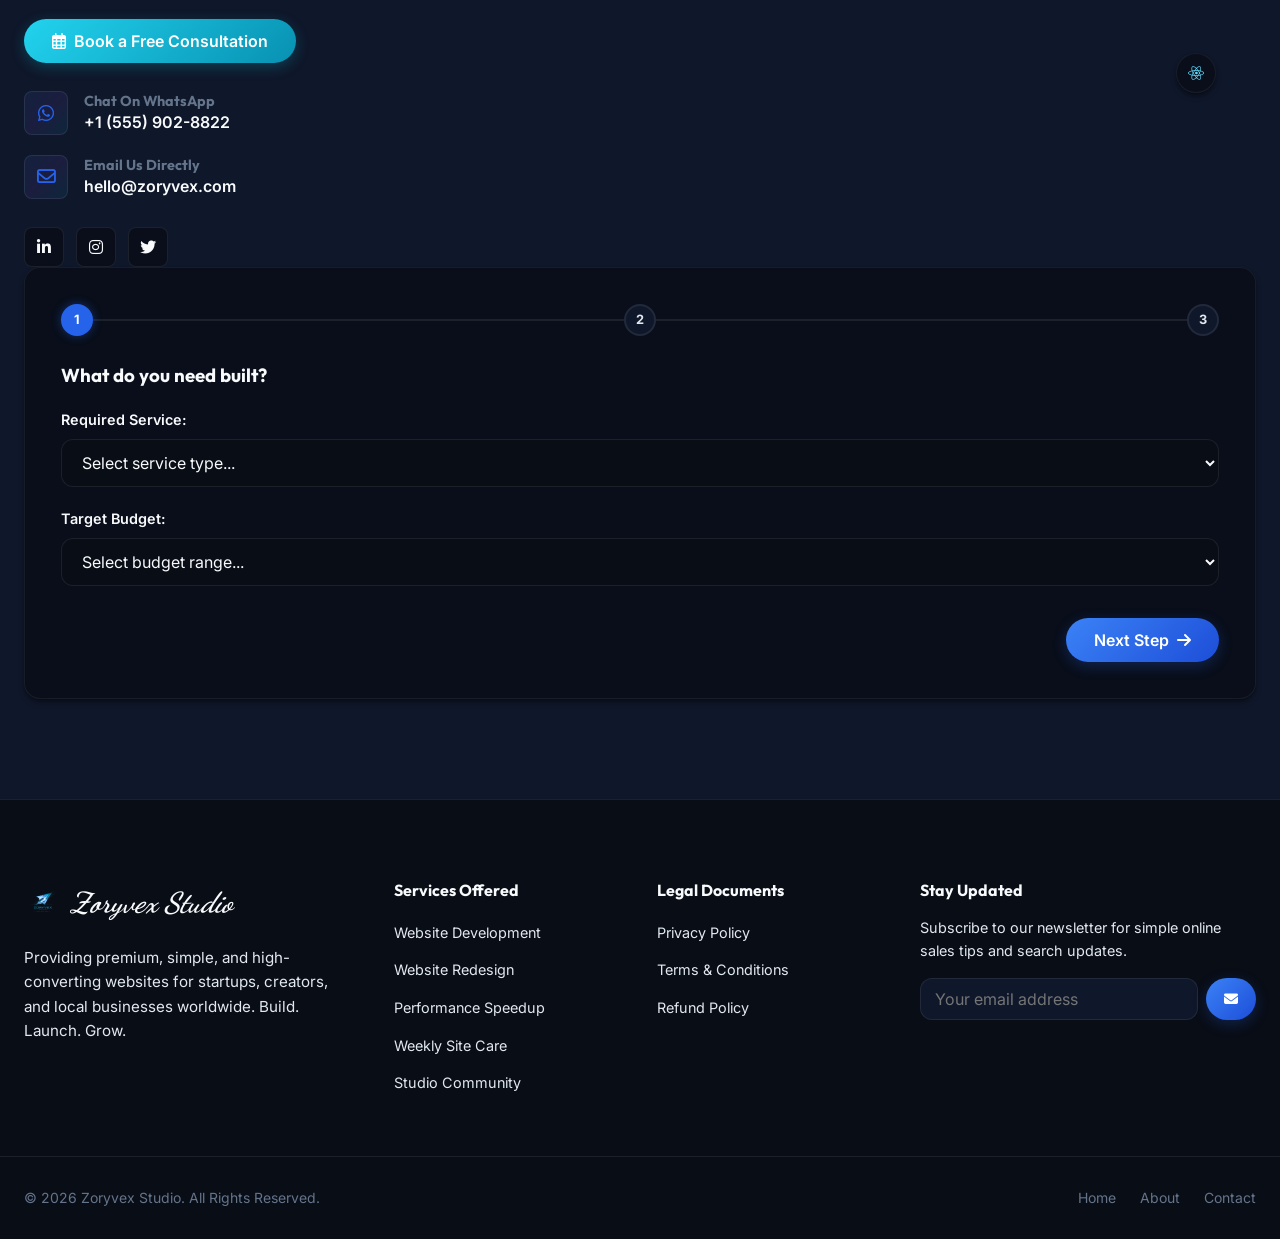
==== commit e1d3fd1b: "Update form submit fetch calls to use URLSearchParams and mode no-cors for robust Google Sheets deli" ====
--- a/index.html
+++ b/index.html
@@ -715,6 +715,6 @@
   </div>
 
   <!-- Core JavaScript -->
-  <script src="js/app.js?v=3"></script>
+  <script src="js/app.js?v=4"></script>
 </body>
 </html>
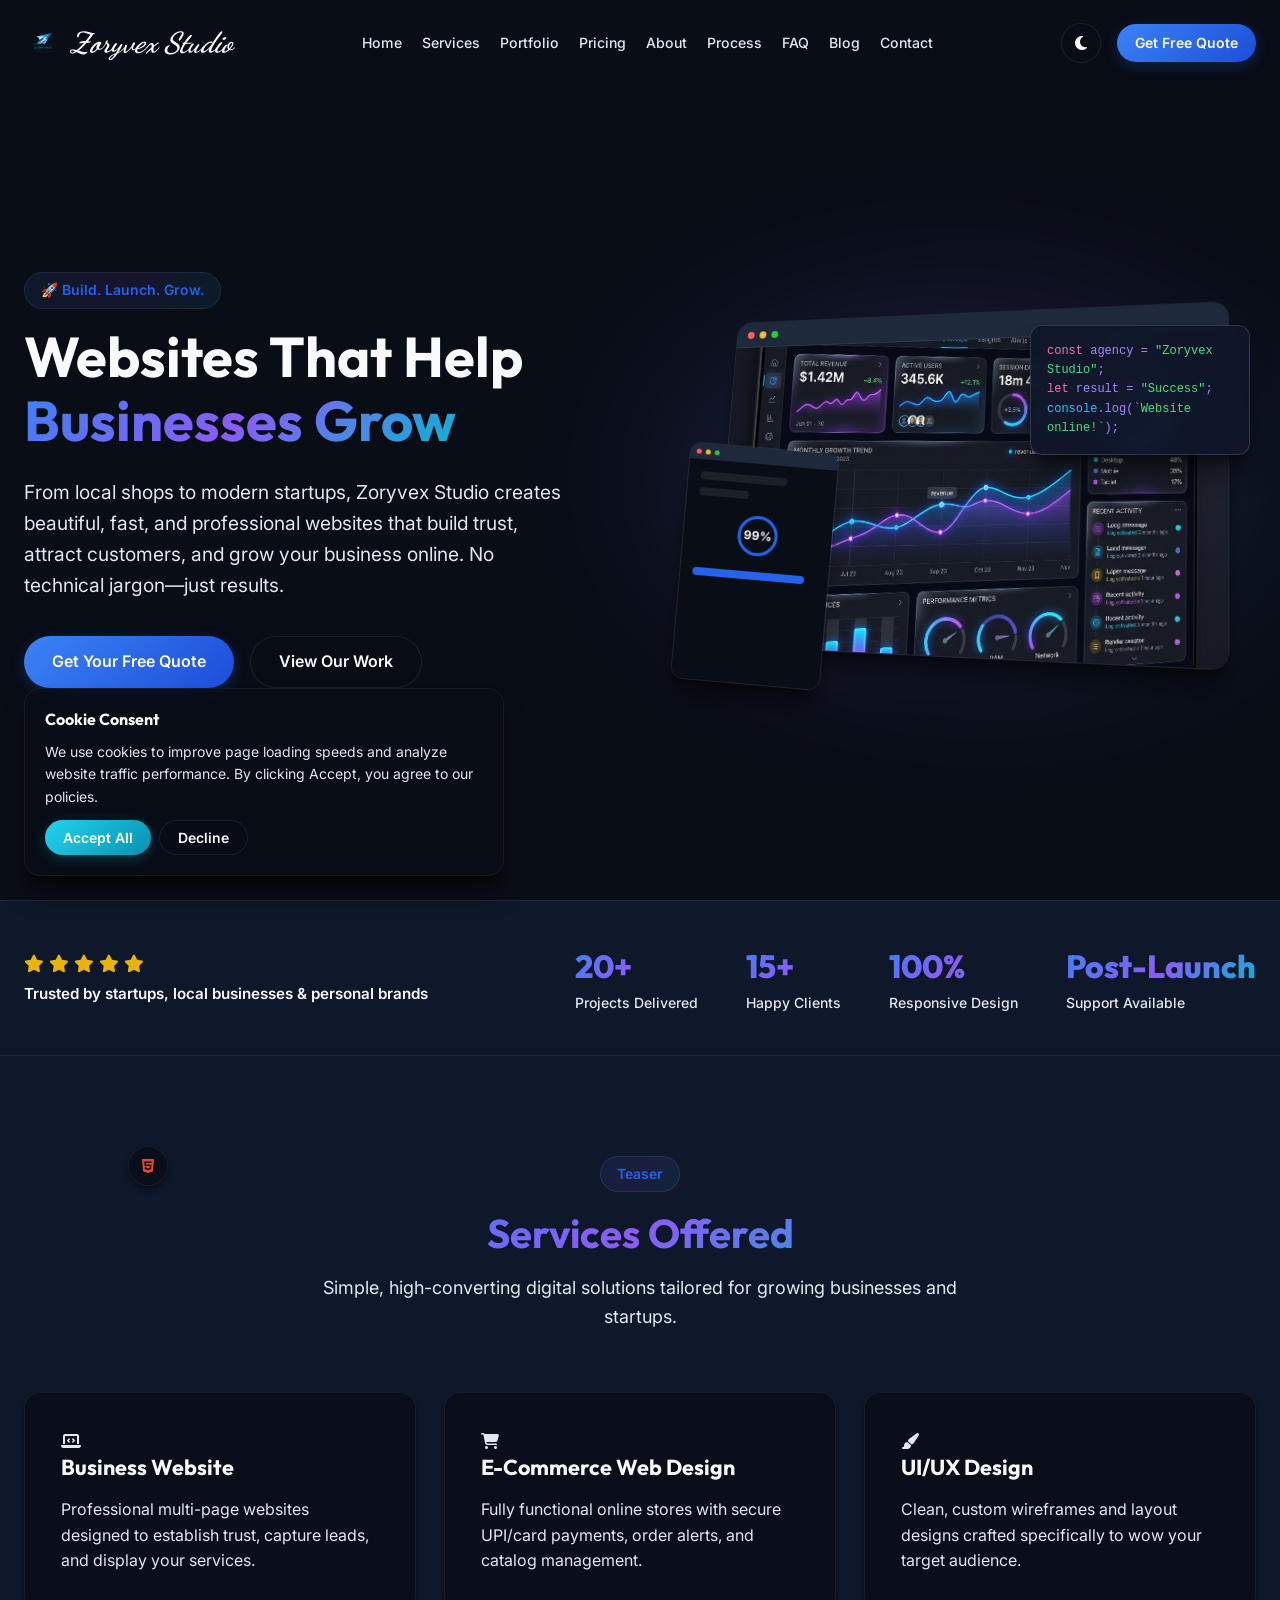
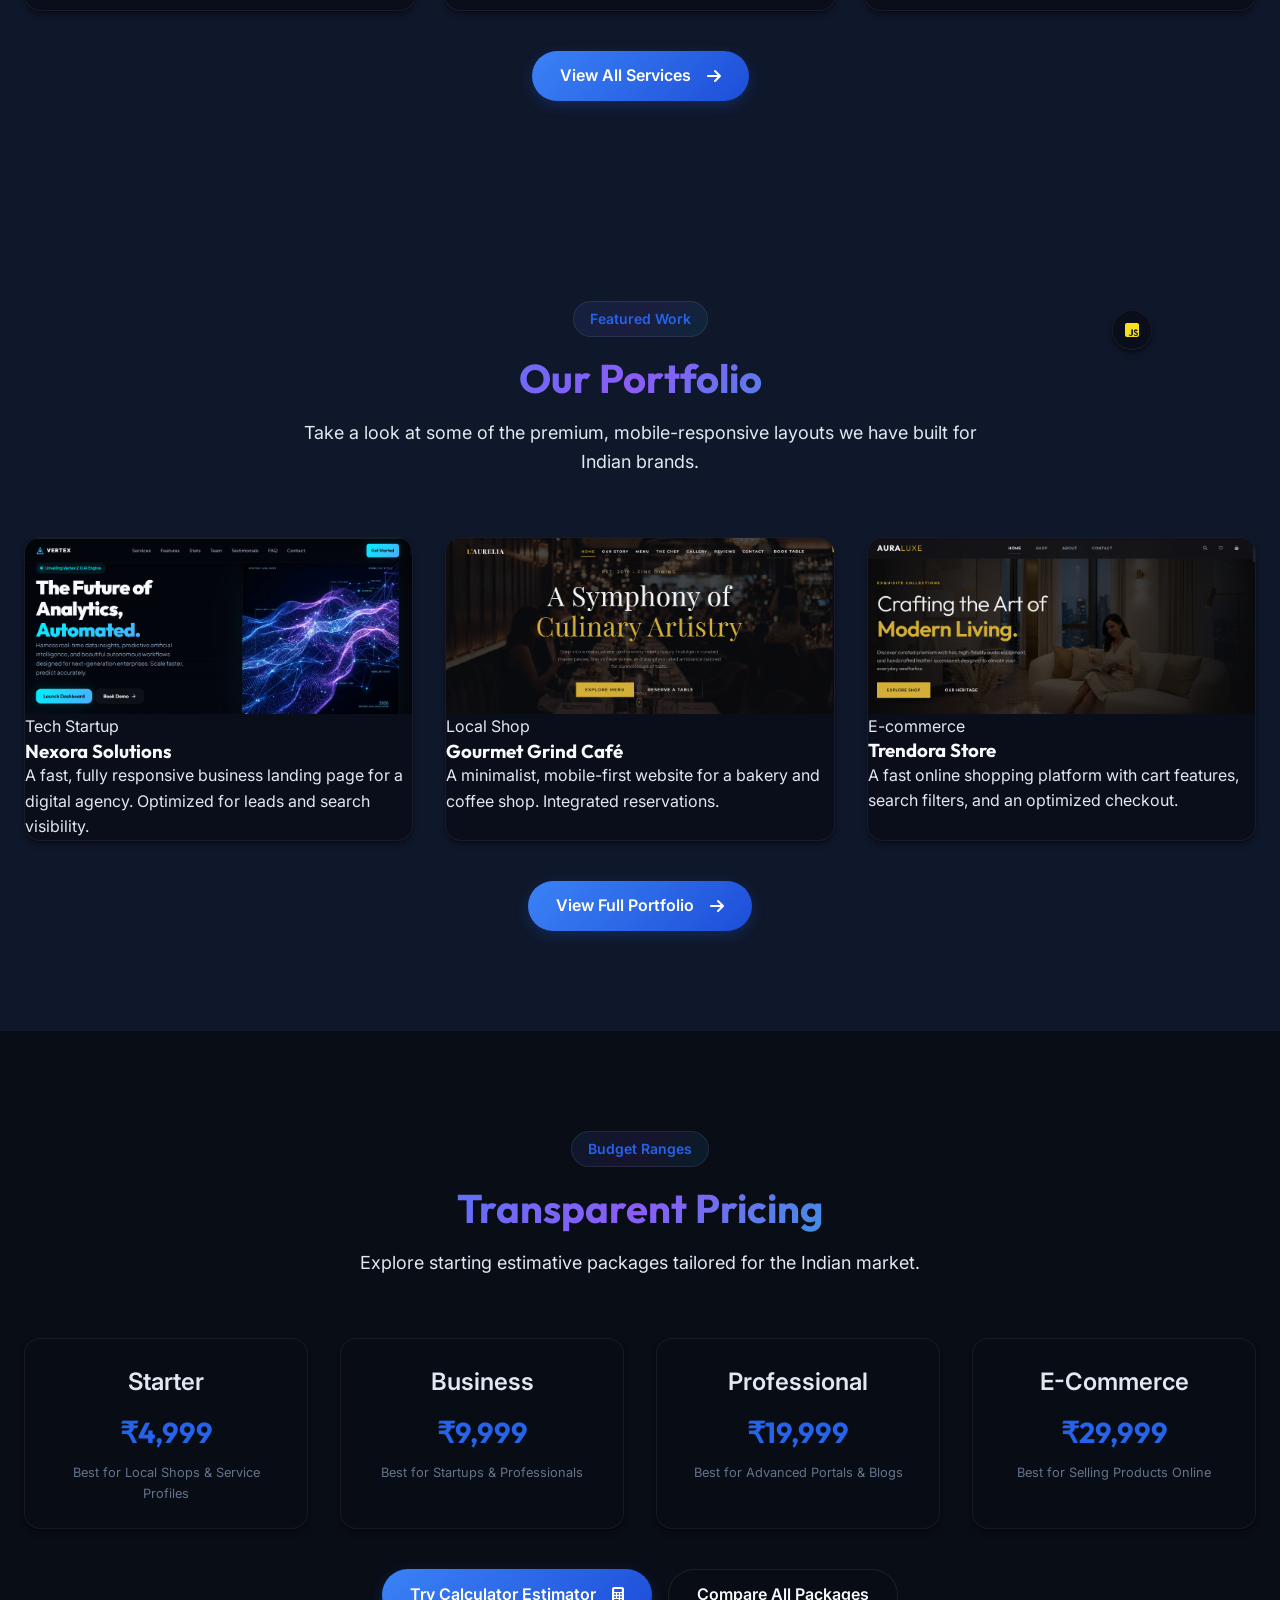
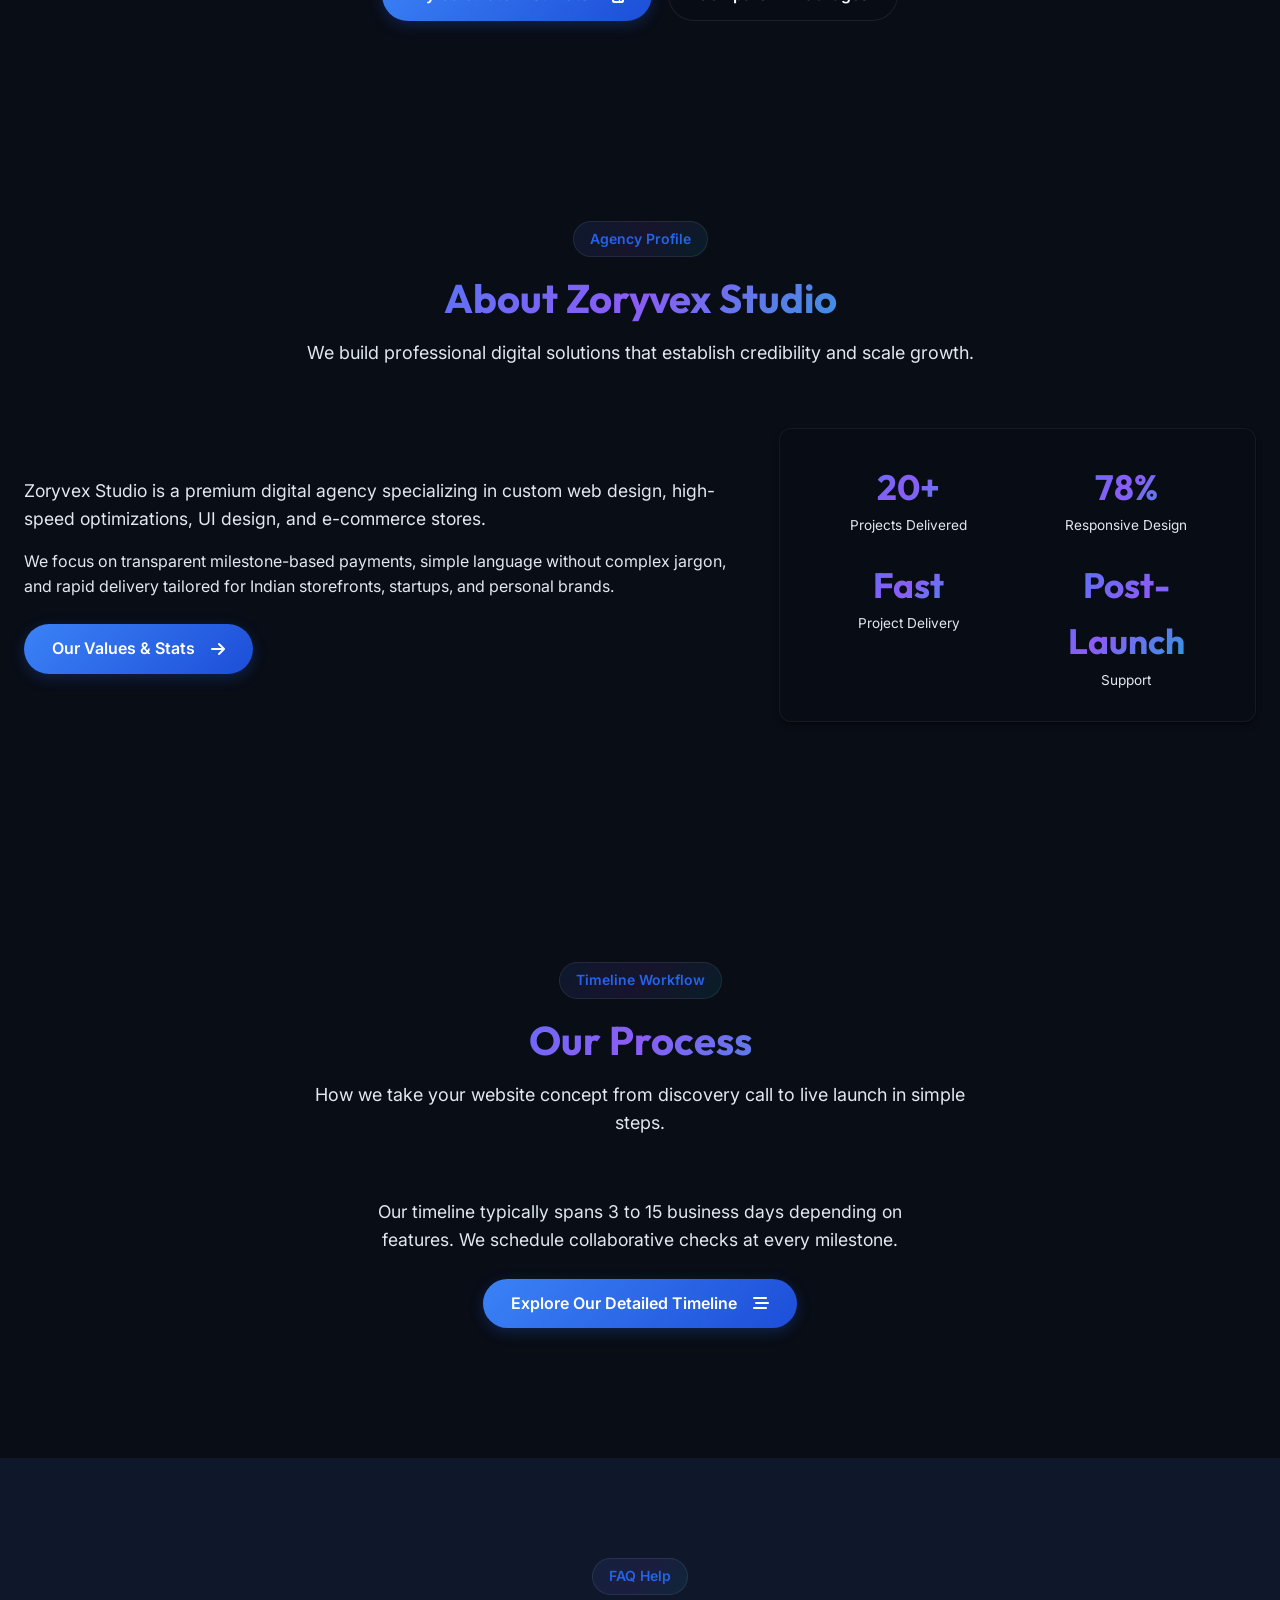
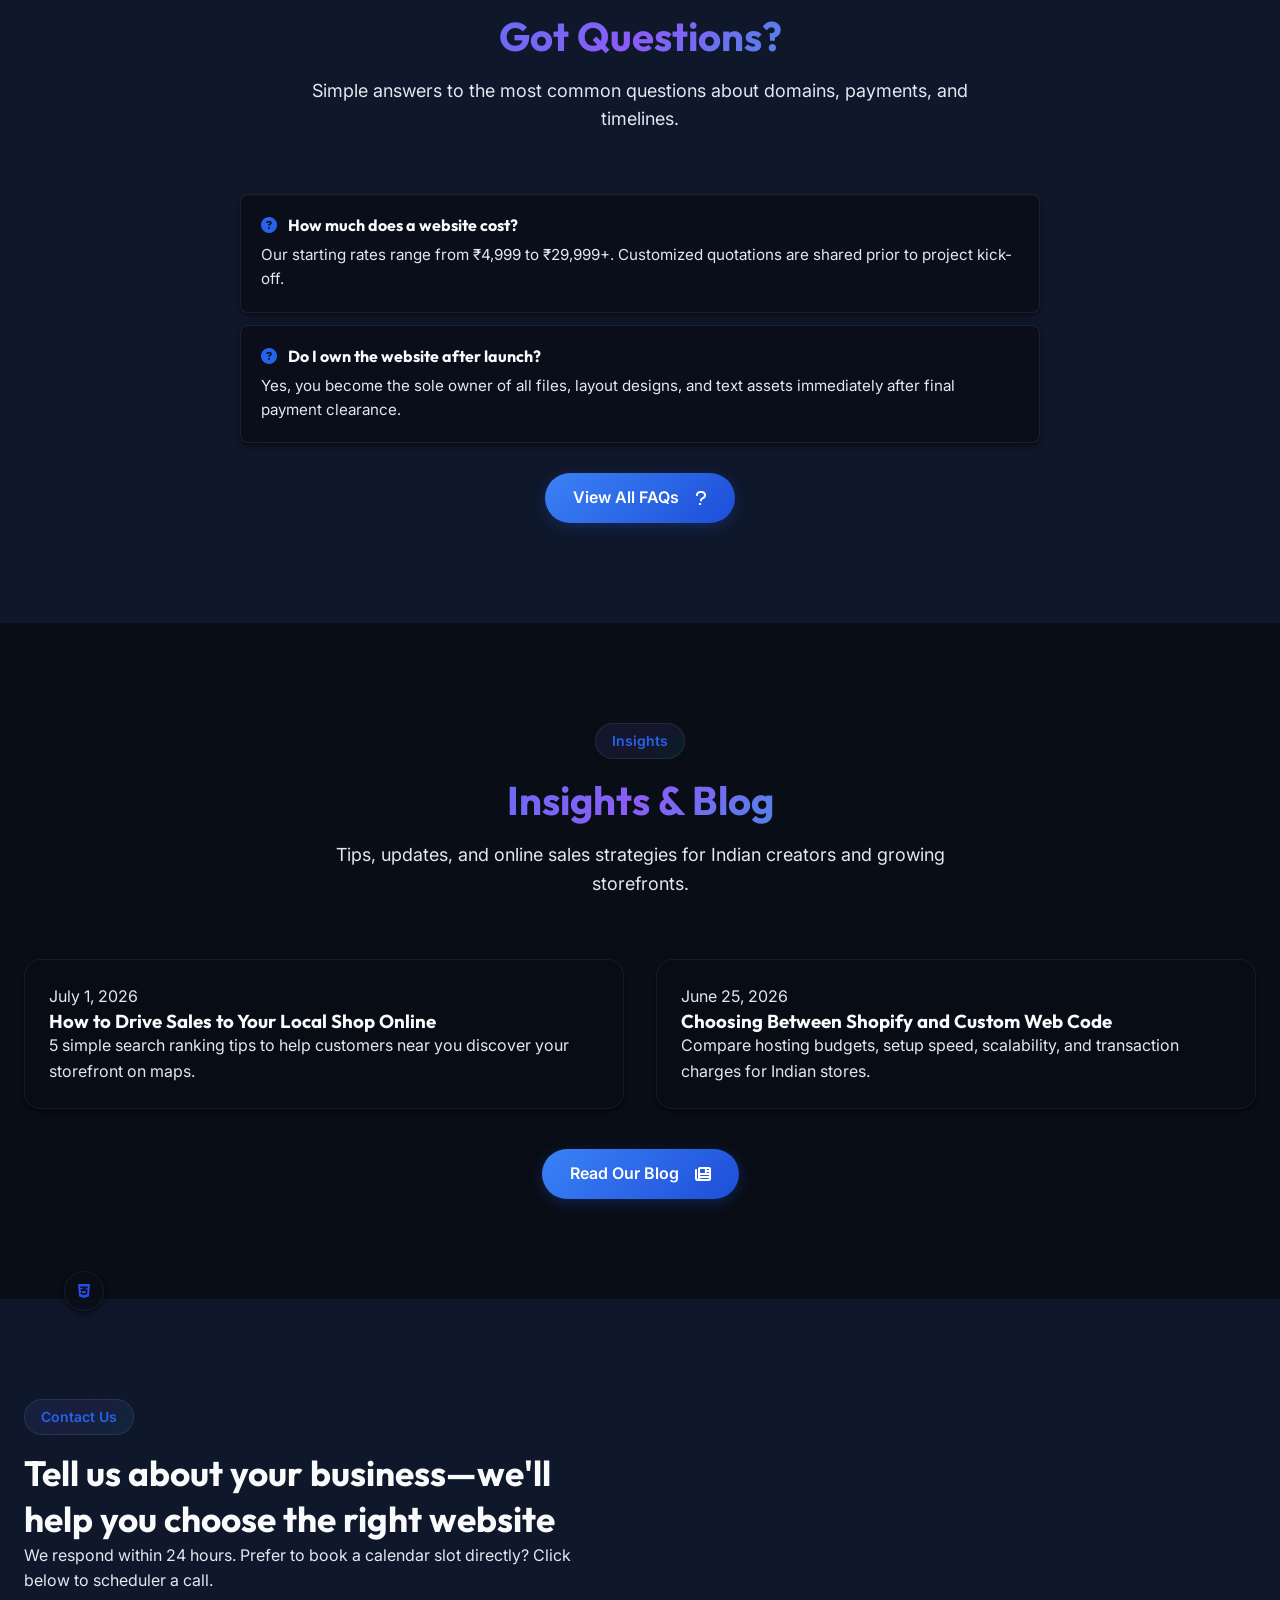
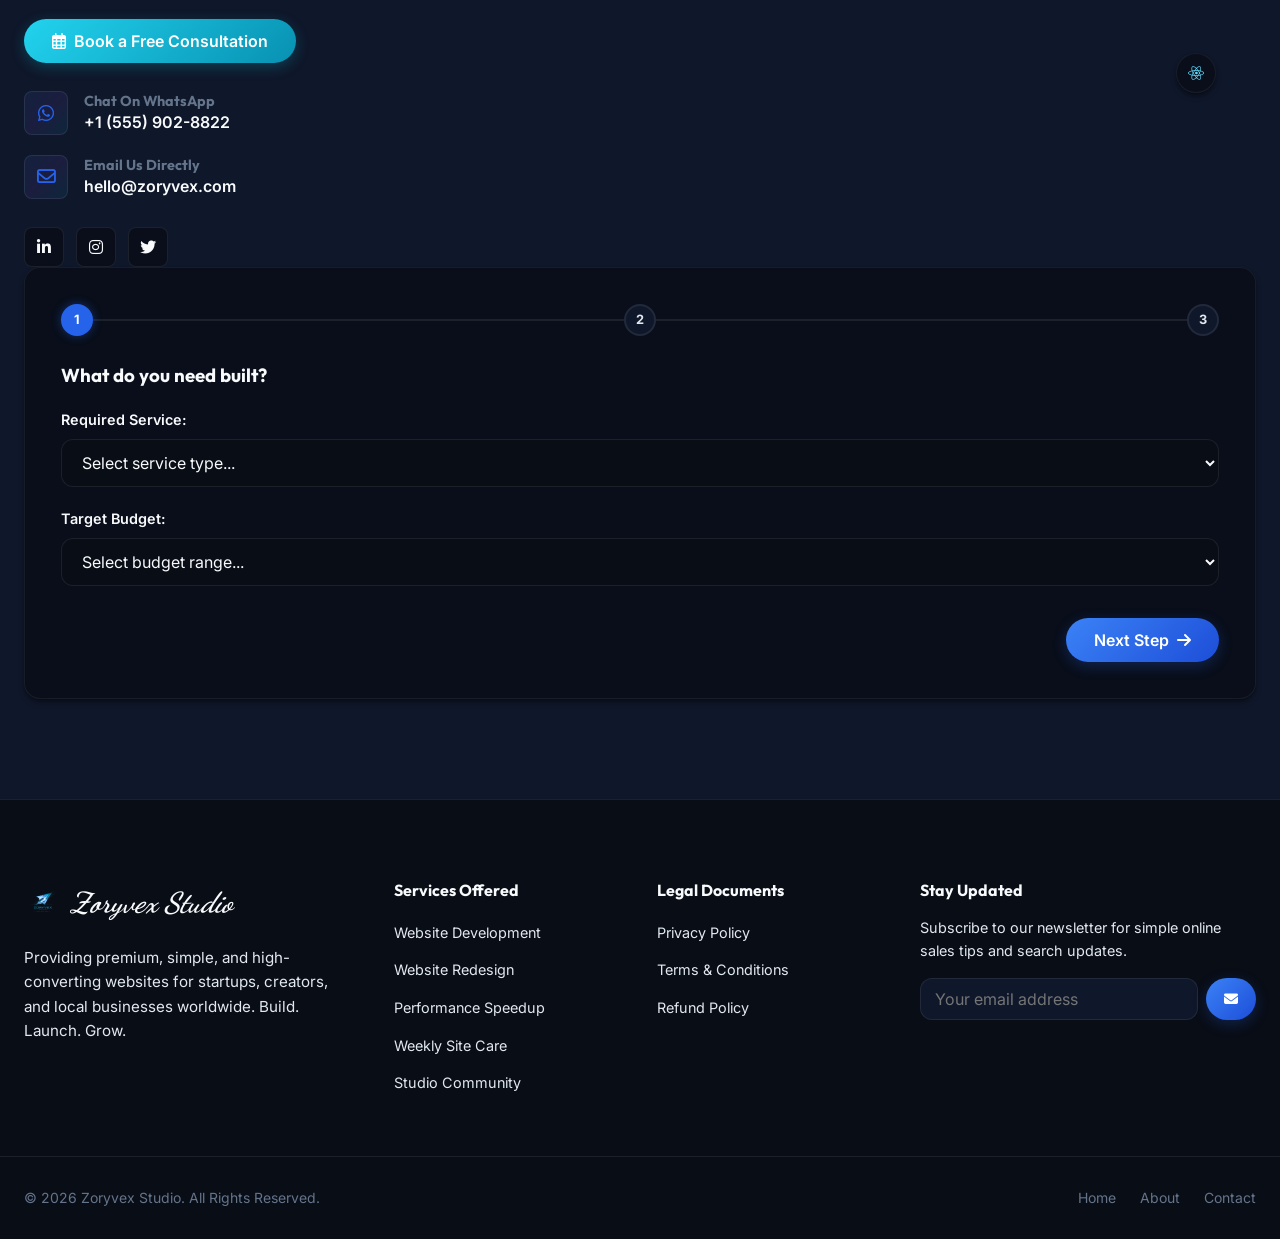
==== commit b60cf6a5: "Remove floating WhatsApp button and Live Chat widgets from all pages of the website" ====
--- a/index.html
+++ b/index.html
@@ -664,10 +664,6 @@
   <!-- ==========================================
        FLOATING WHATSAPP BUTTON
        ========================================== -->
-  <a href="https://wa.me/15559028822" class="floating-whatsapp" target="_blank" aria-label="Chat on WhatsApp">
-    <i class="fab fa-whatsapp"></i>
-  </a>
-
   <!-- ==========================================
        BACK TO TOP BUTTON
        ========================================== -->
@@ -678,30 +674,6 @@
   <!-- ==========================================
        LIVE CHAT WIDGET
        ========================================== -->
-  <div class="live-chat-widget">
-    <button id="chat-toggle" class="chat-toggle-btn" aria-label="Open Help Chat">
-      <i class="far fa-comments"></i>
-    </button>
-    
-    <div id="chat-box" class="chat-box glass-card">
-      <div class="chat-header">
-        <h4>Zoryvex Studio Helper</h4>
-        <span id="close-chat" class="close-chat">&times;</span>
-      </div>
-      
-      <div id="chat-messages" class="chat-messages">
-        <div class="chat-msg bot">
-          Hey there! 👋 Welcome to Zoryvex Studio. How can we help grow your business online today?
-        </div>
-      </div>
-
-      <div class="chat-input-area">
-        <input type="text" id="chat-input" placeholder="Type a message..." aria-label="Chat input message">
-        <button id="chat-send" class="chat-send-btn" aria-label="Send message"><i class="fas fa-paper-plane"></i></button>
-      </div>
-    </div>
-  </div>
-
   <!-- ==========================================
        COOKIE CONSENT BANNER
        ========================================== -->
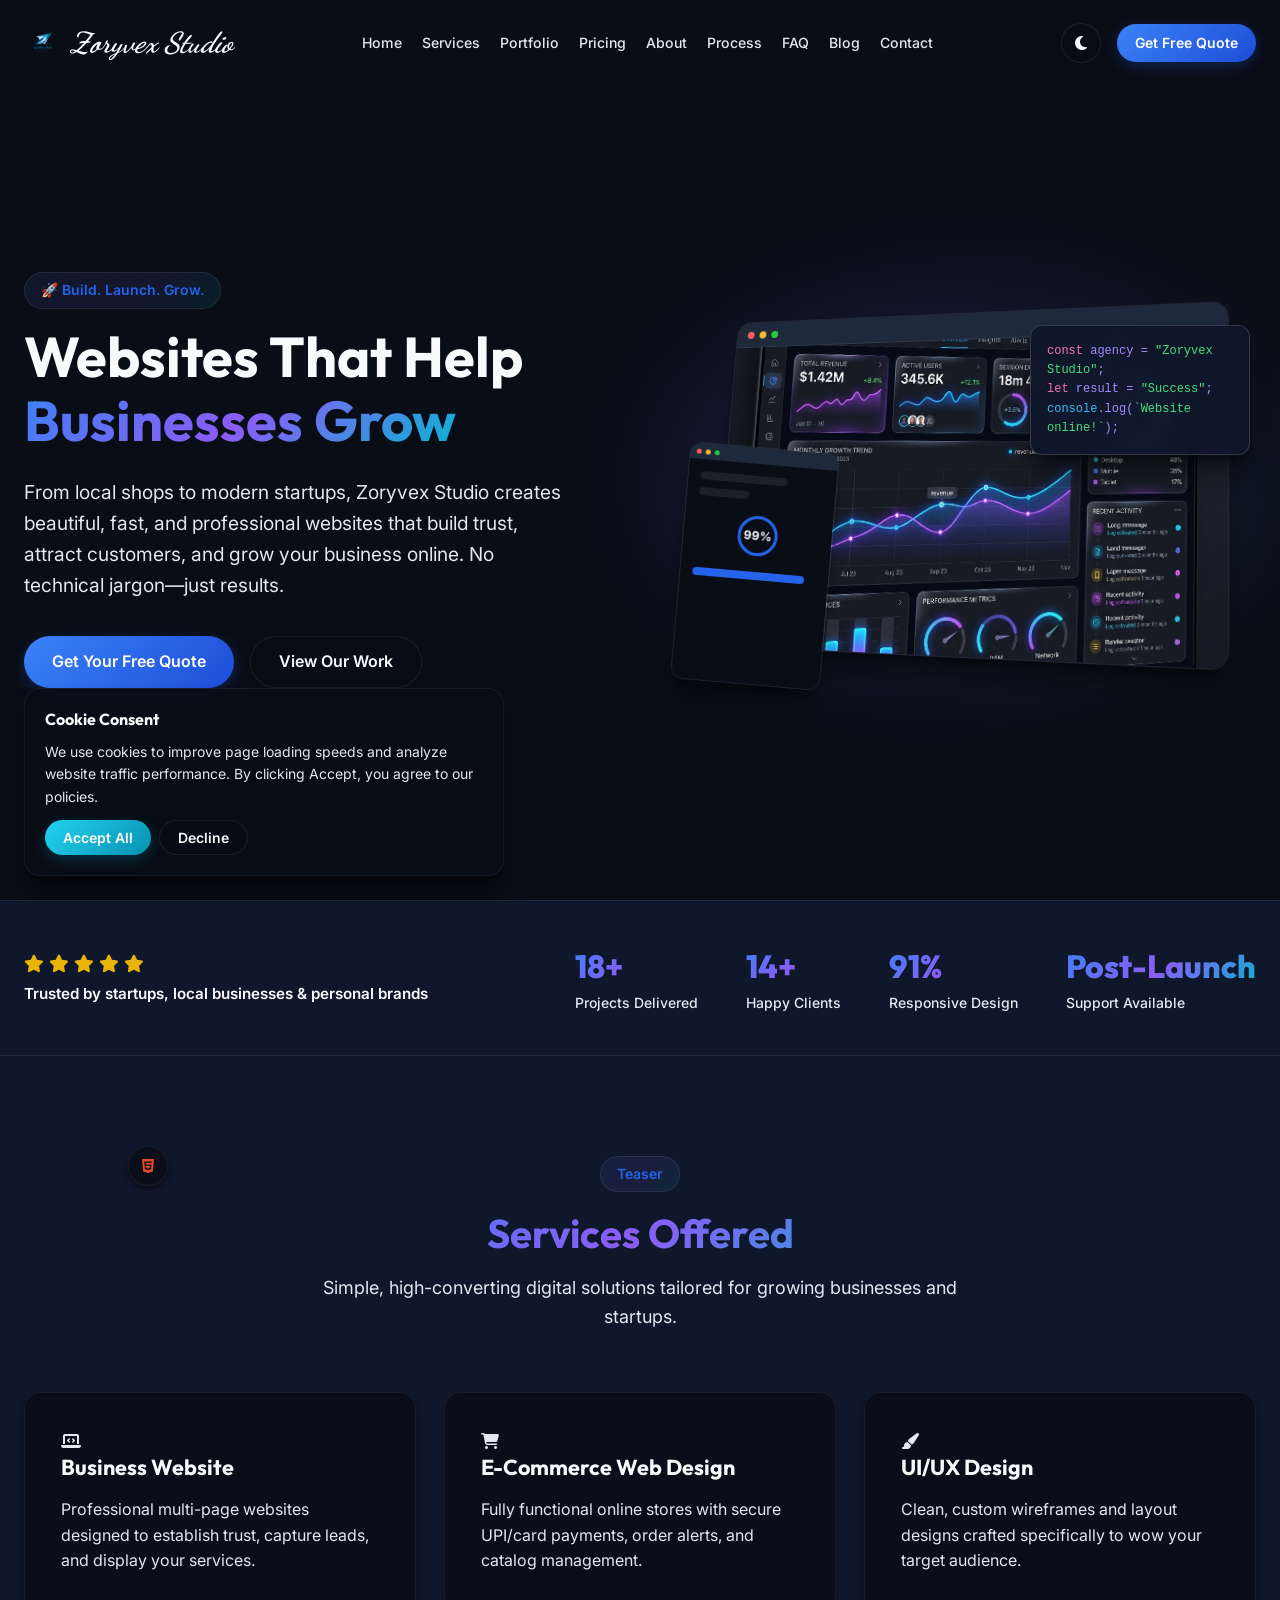
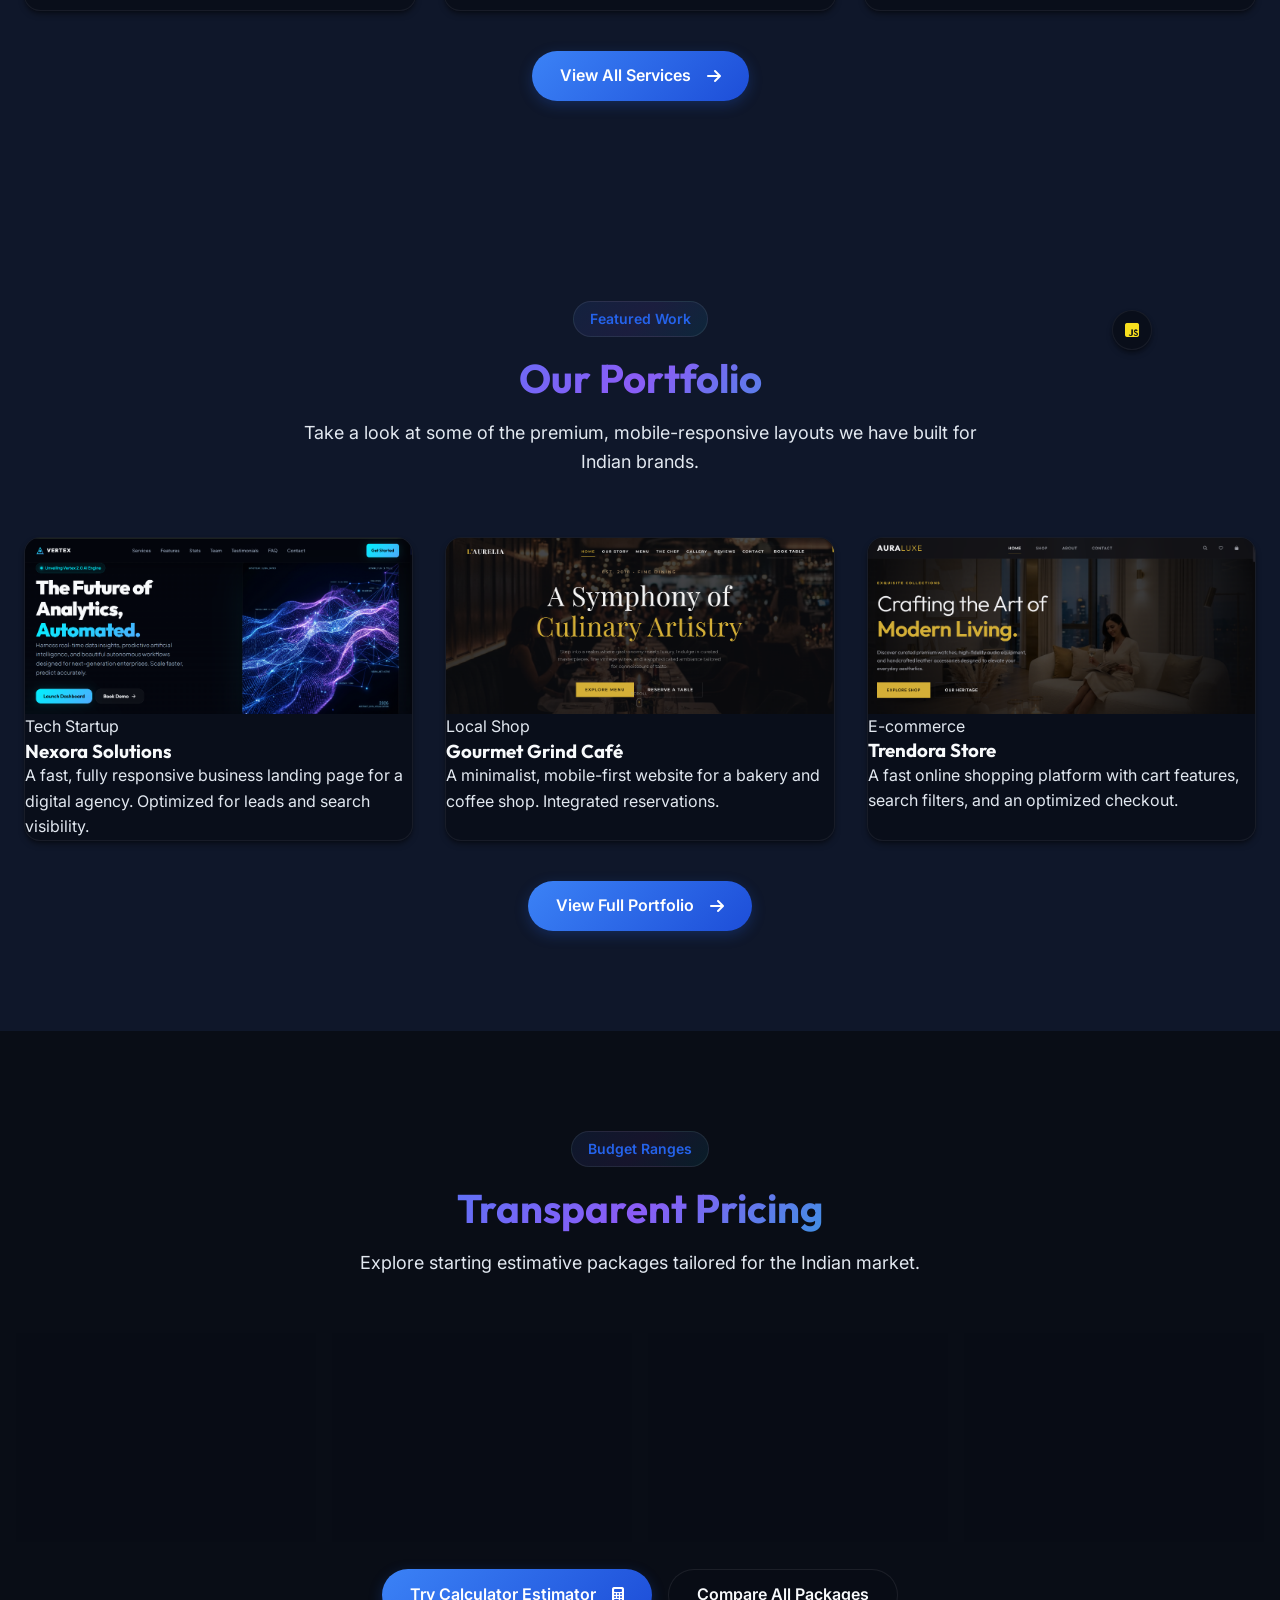
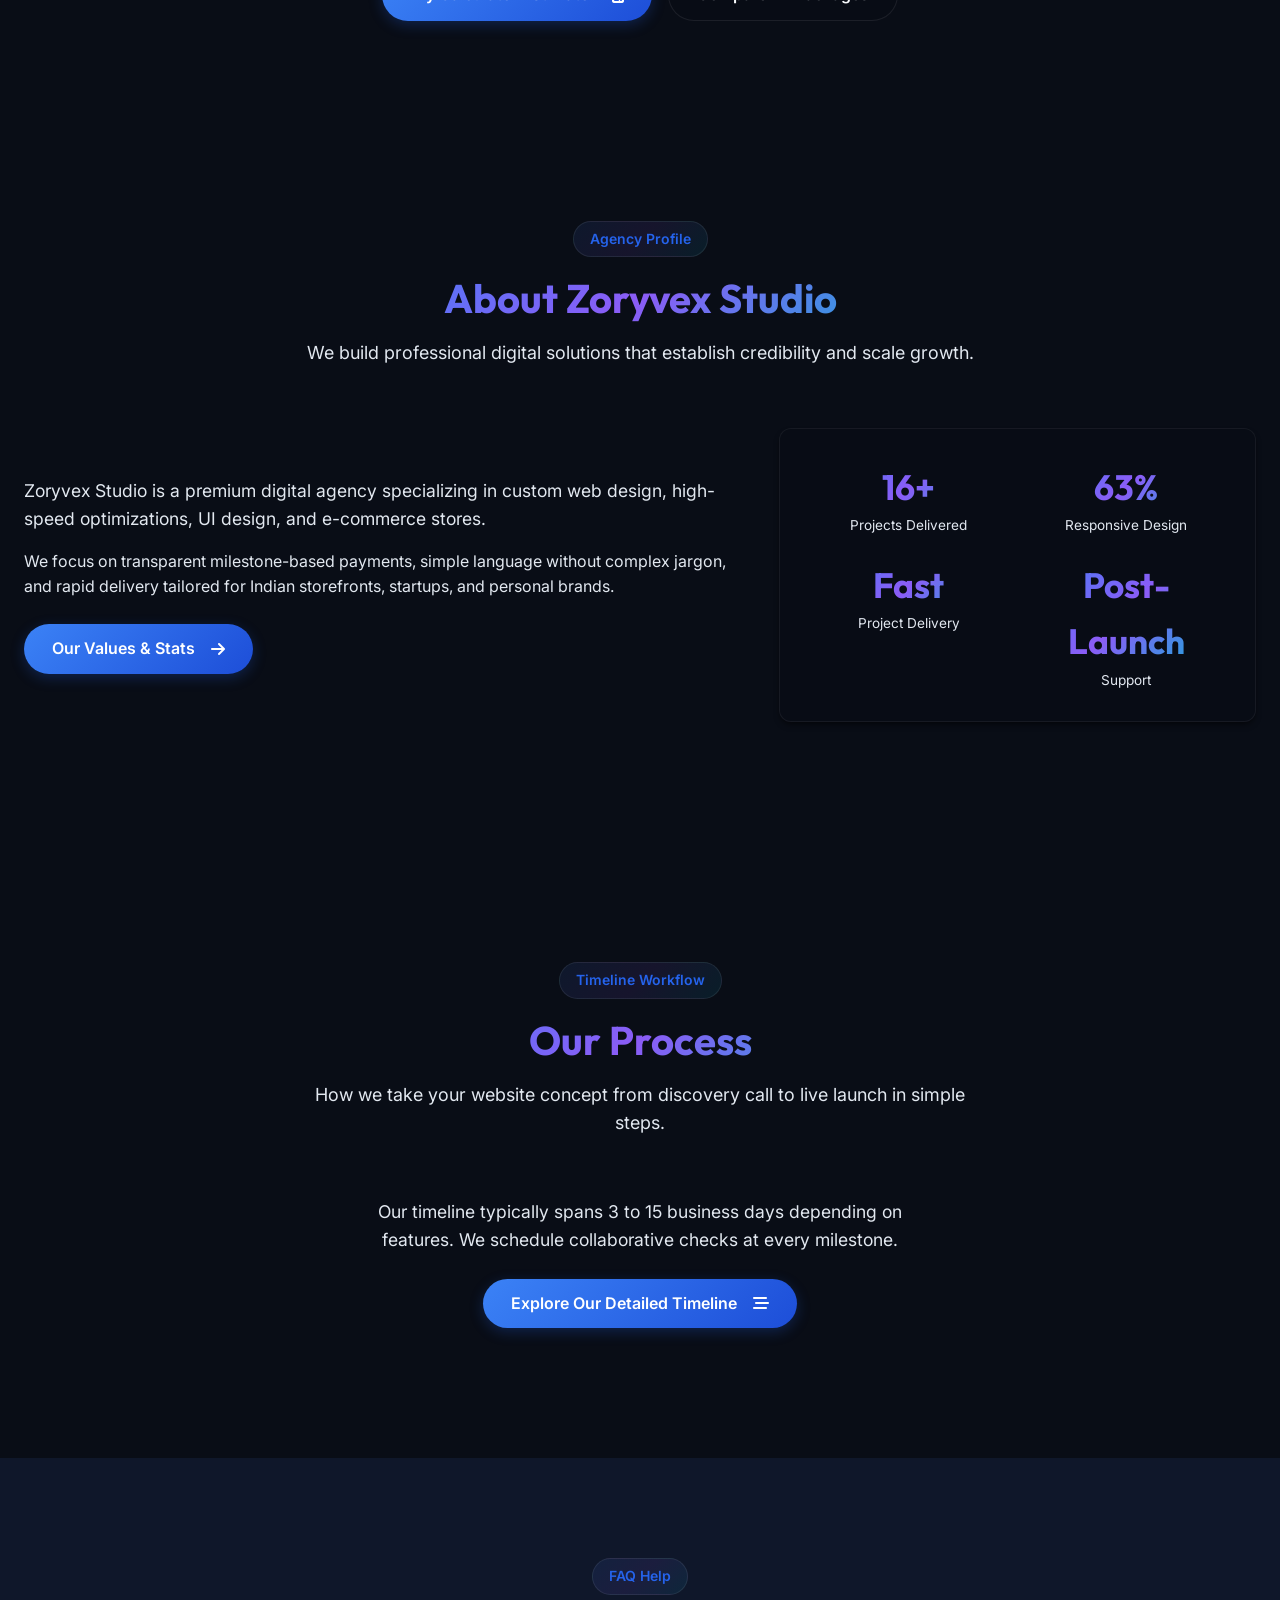
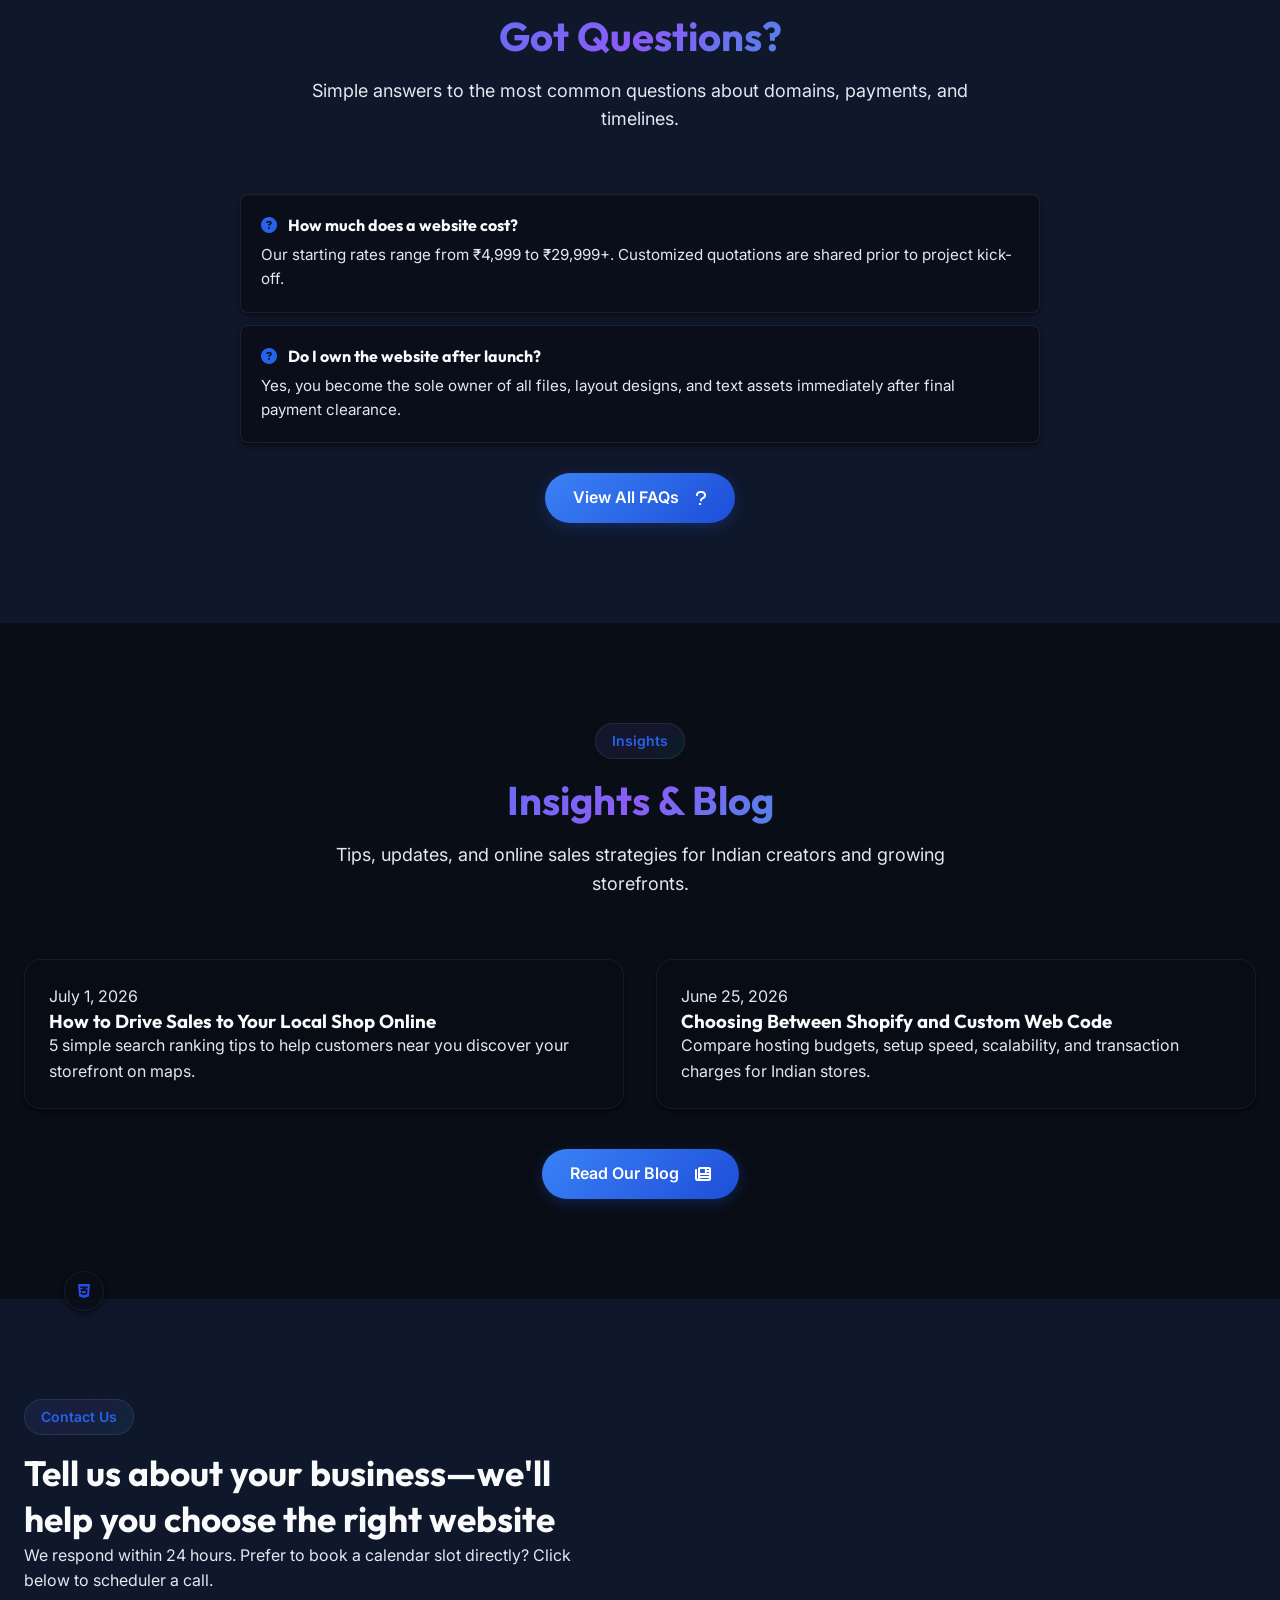
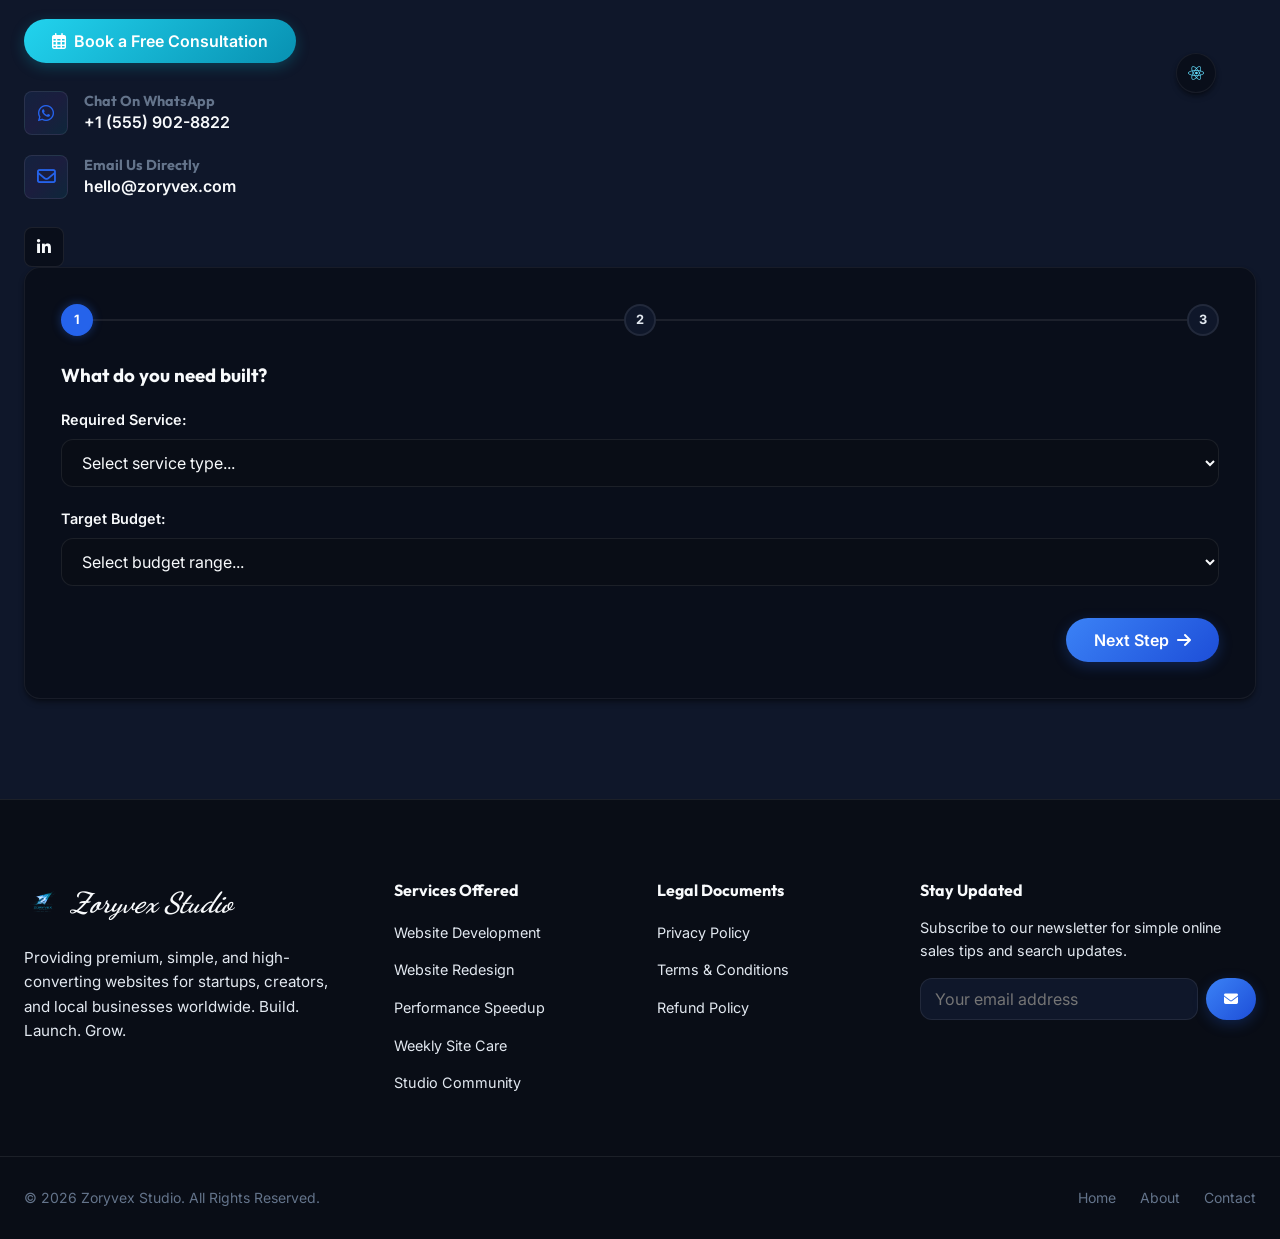
==== commit 956d31fa: "Update social links block to contain only the LinkedIn Company page link" ====
--- a/index.html
+++ b/index.html
@@ -462,9 +462,7 @@
 
             <!-- Social Links -->
             <div class="social-links">
-              <a href="#" class="social-icon-btn" aria-label="LinkedIn Profile"><i class="fab fa-linkedin-in"></i></a>
-              <a href="#" class="social-icon-btn" aria-label="Instagram Profile"><i class="fab fa-instagram"></i></a>
-              <a href="#" class="social-icon-btn" aria-label="Twitter Profile"><i class="fab fa-twitter"></i></a>
+              <a href="https://www.linkedin.com/company/142929899/admin/dashboard/" class="social-icon-btn" target="_blank" rel="noopener" aria-label="LinkedIn Profile"><i class="fab fa-linkedin-in"></i></a>
             </div>
 
             </div>
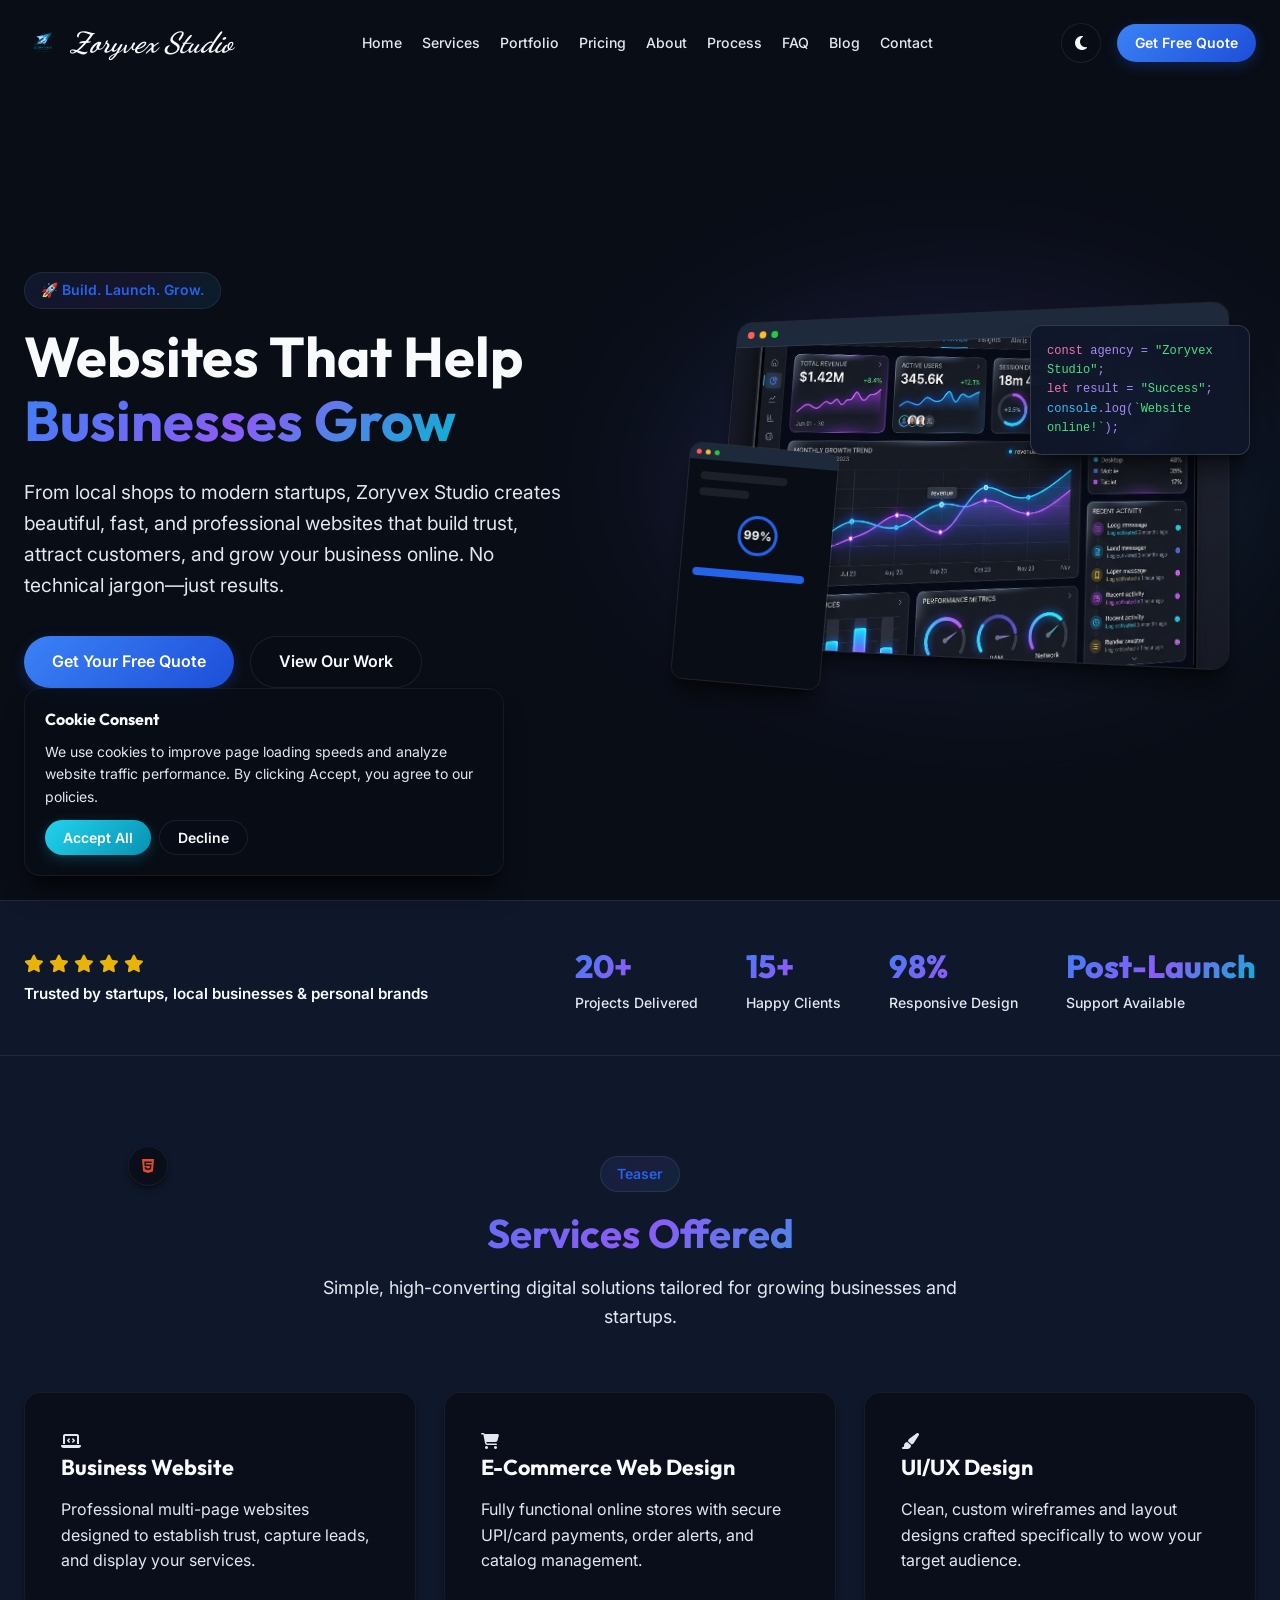
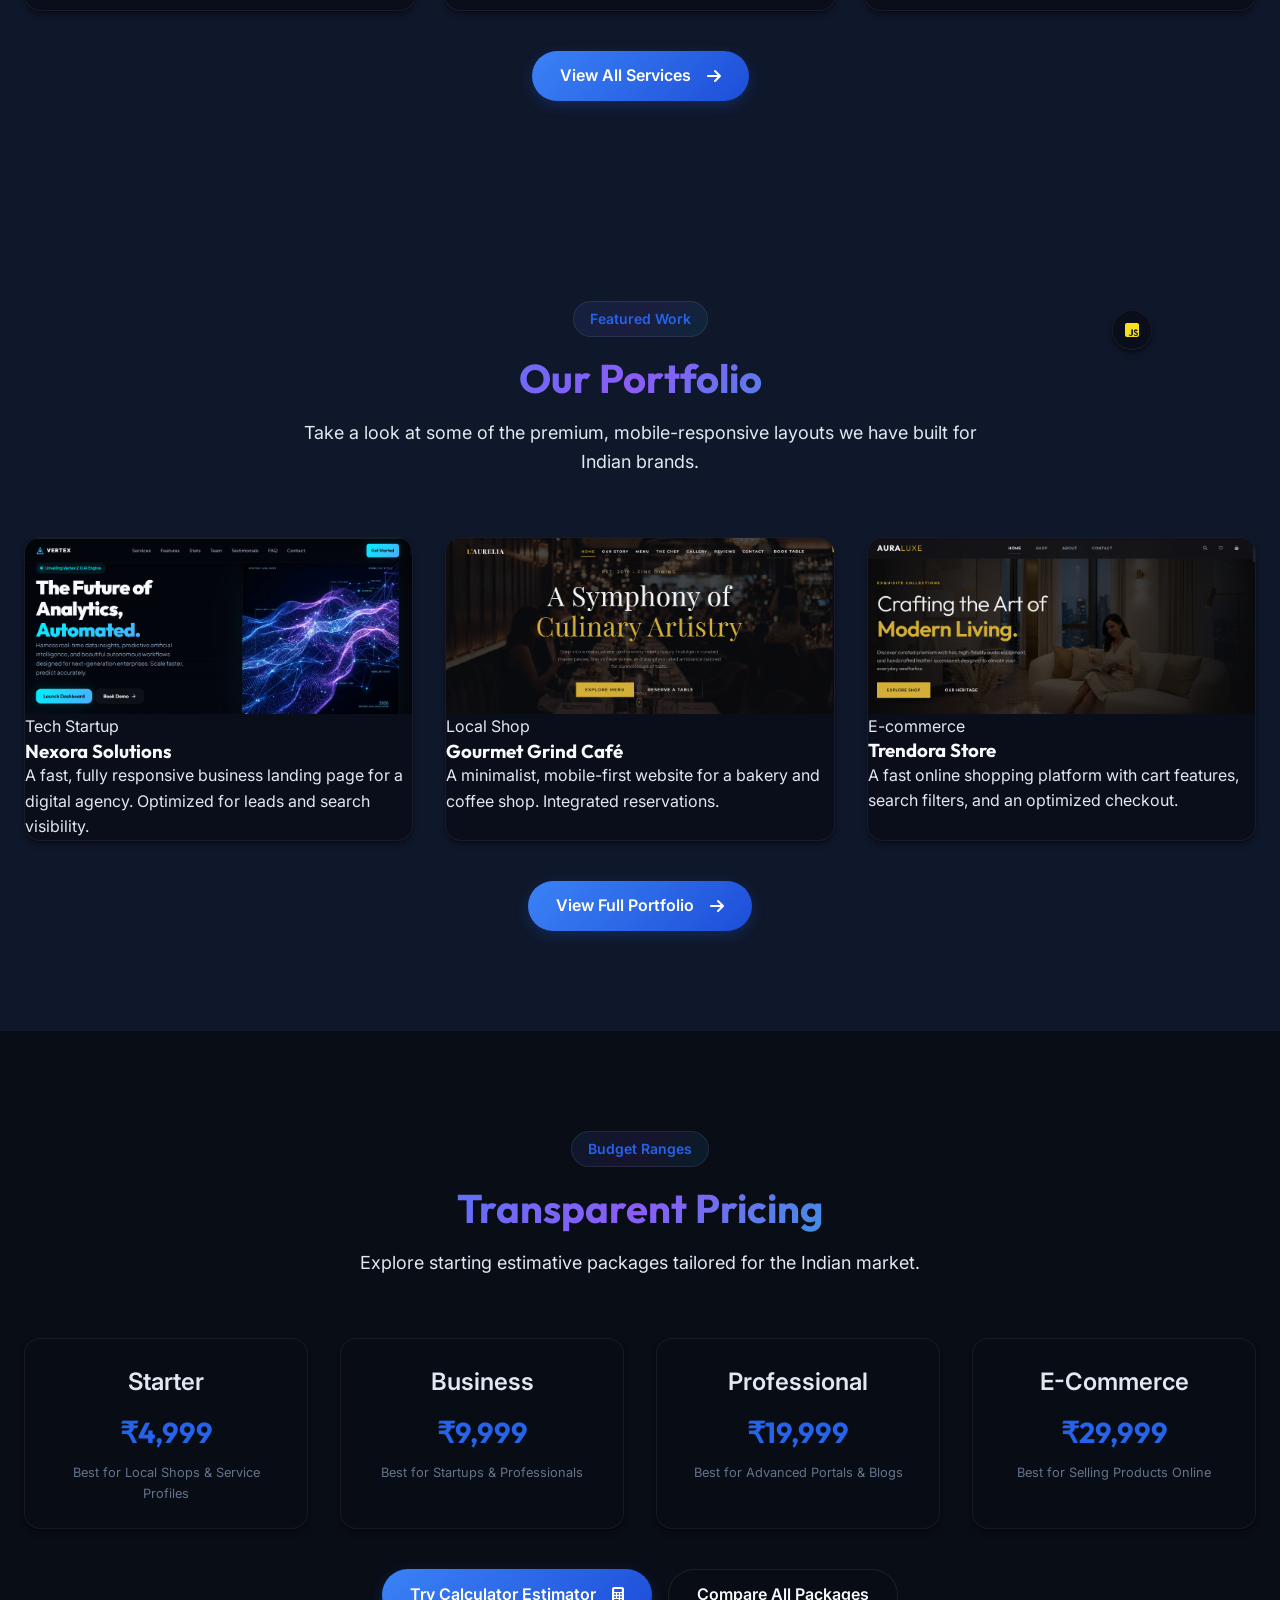
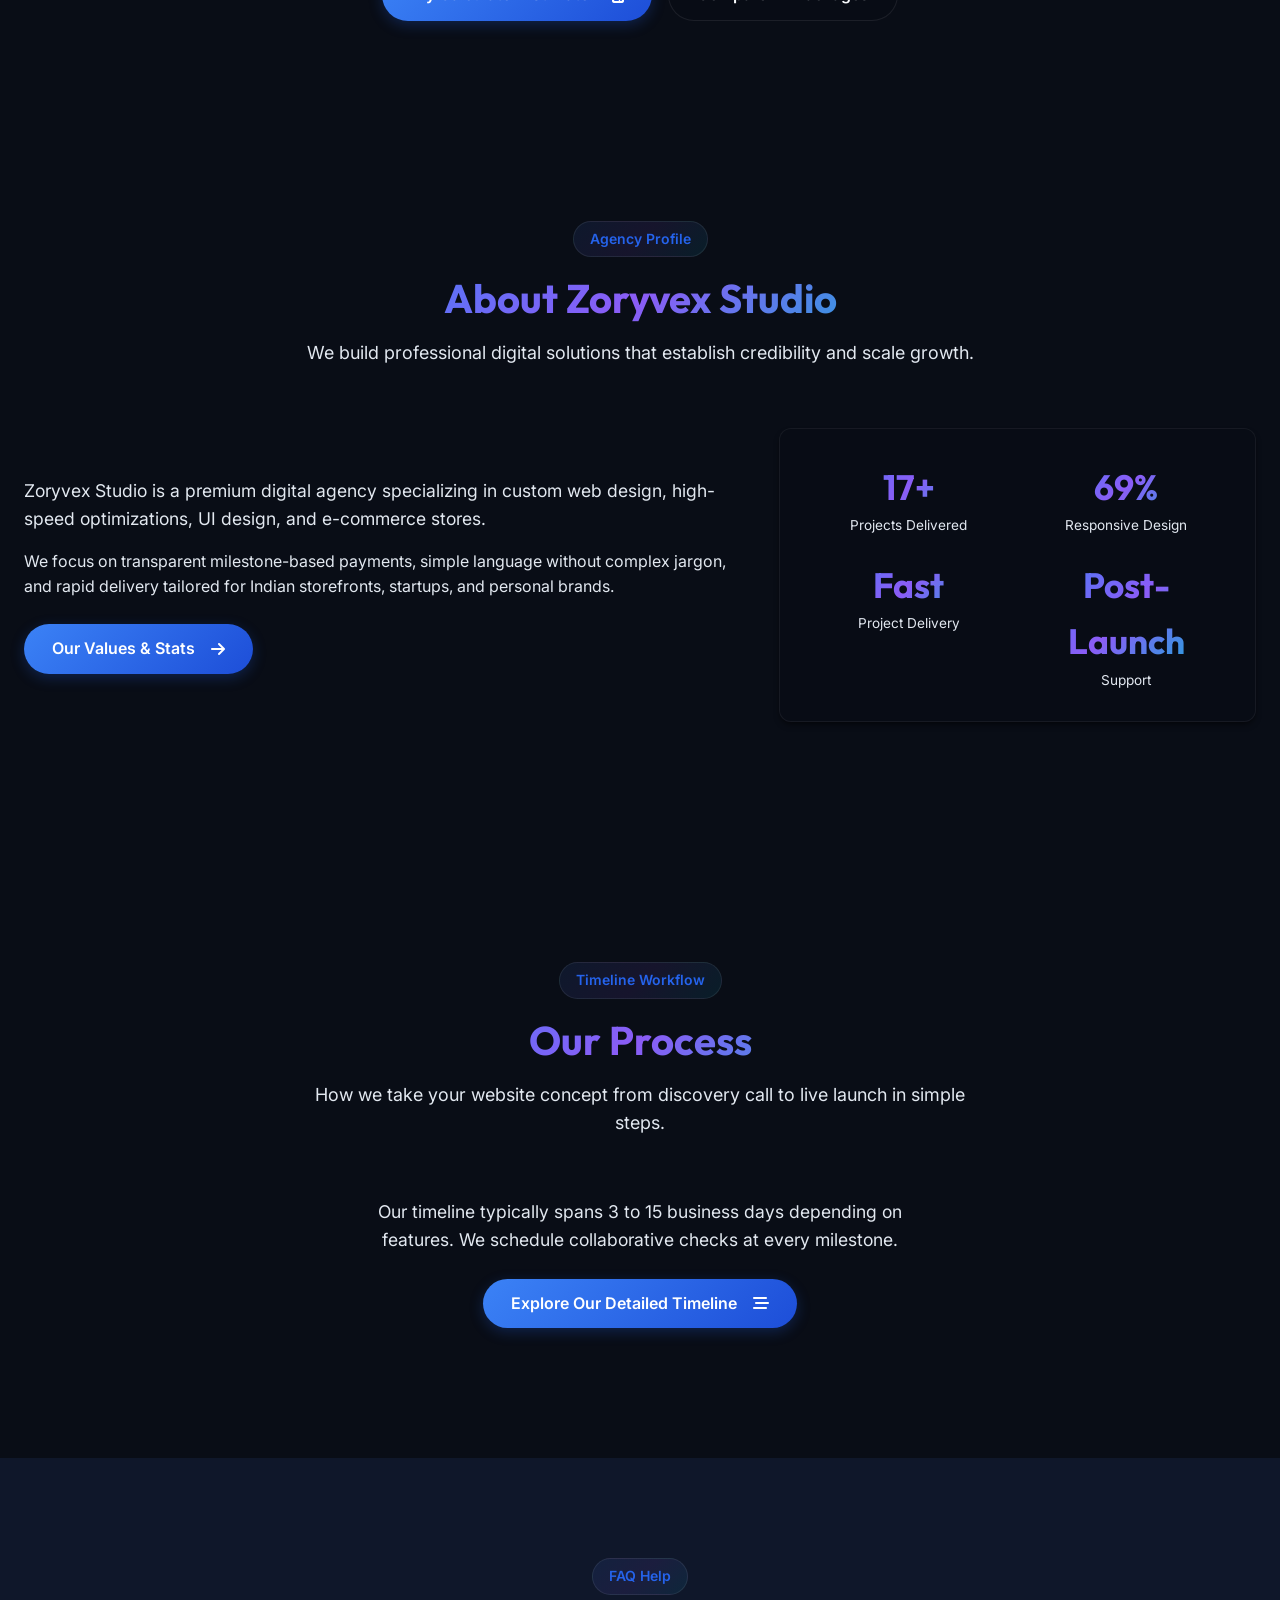
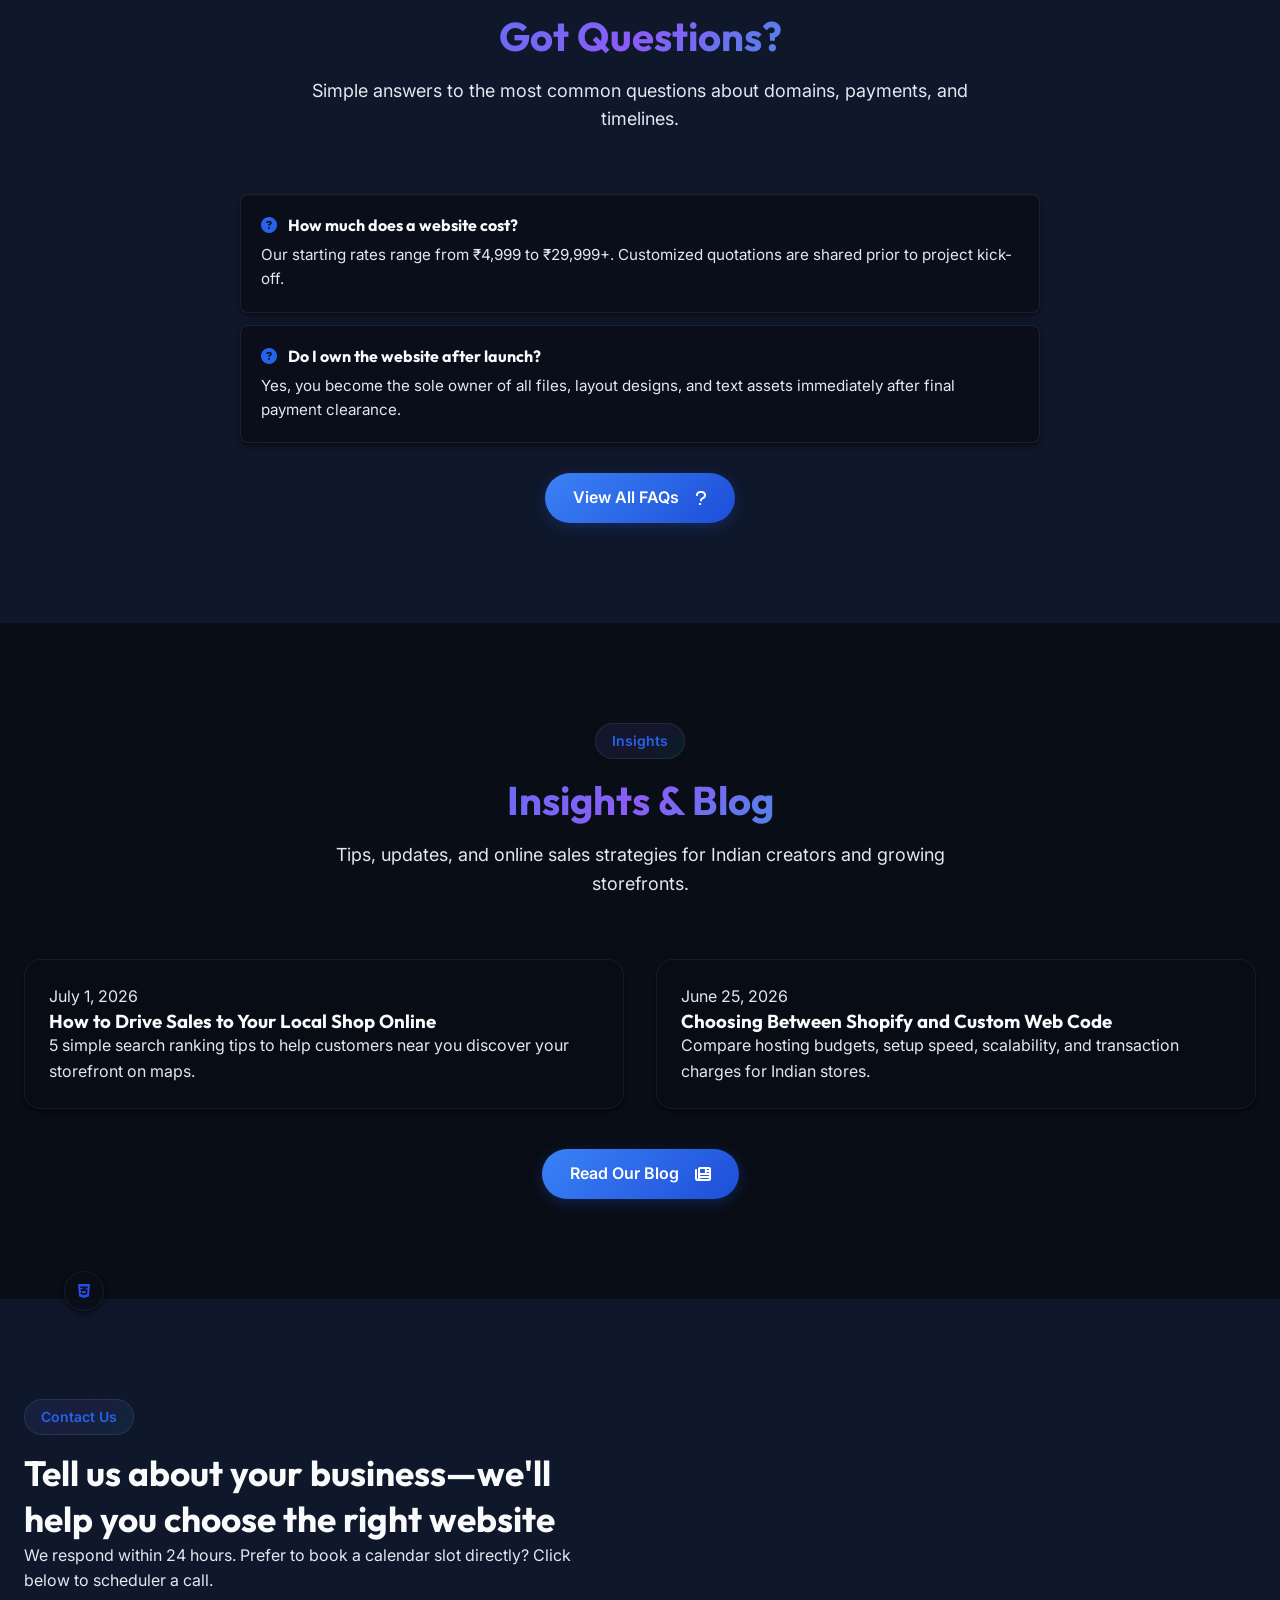
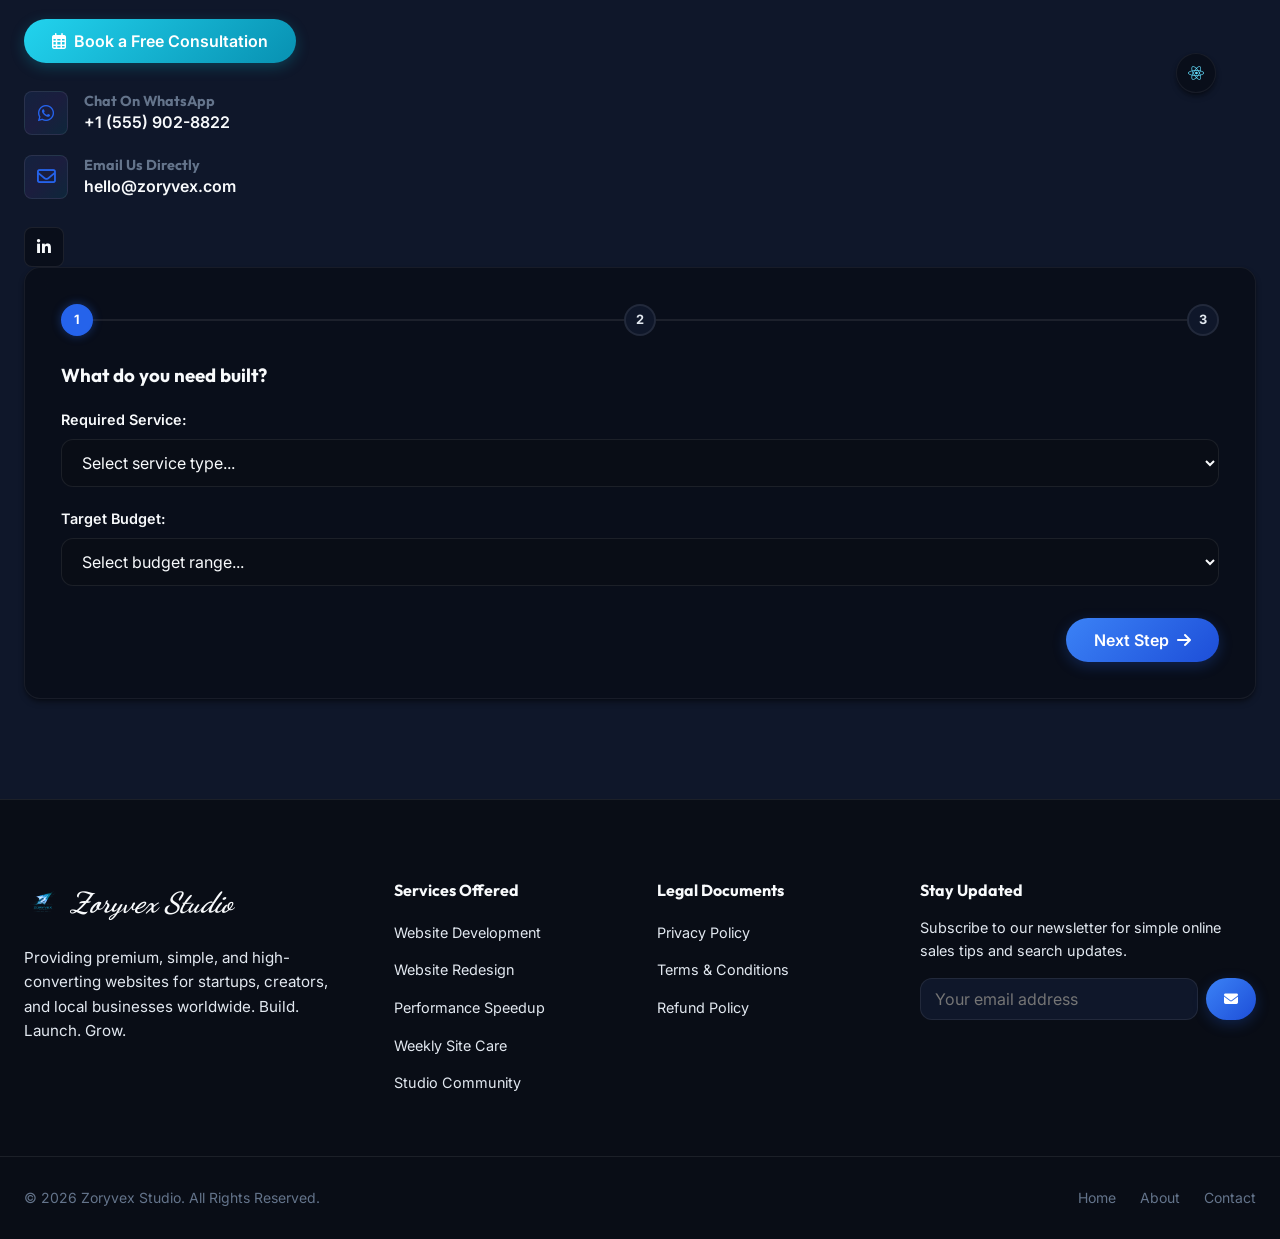
==== commit 306a1801: "Update LinkedIn icon link to point directly to the public Zoryvex Studio company page" ====
--- a/index.html
+++ b/index.html
@@ -462,7 +462,7 @@
 
             <!-- Social Links -->
             <div class="social-links">
-              <a href="https://www.linkedin.com/company/142929899/admin/dashboard/" class="social-icon-btn" target="_blank" rel="noopener" aria-label="LinkedIn Profile"><i class="fab fa-linkedin-in"></i></a>
+              <a href="https://www.linkedin.com/company/zoryvex-studio/" class="social-icon-btn" target="_blank" rel="noopener" aria-label="LinkedIn Profile"><i class="fab fa-linkedin-in"></i></a>
             </div>
 
             </div>
